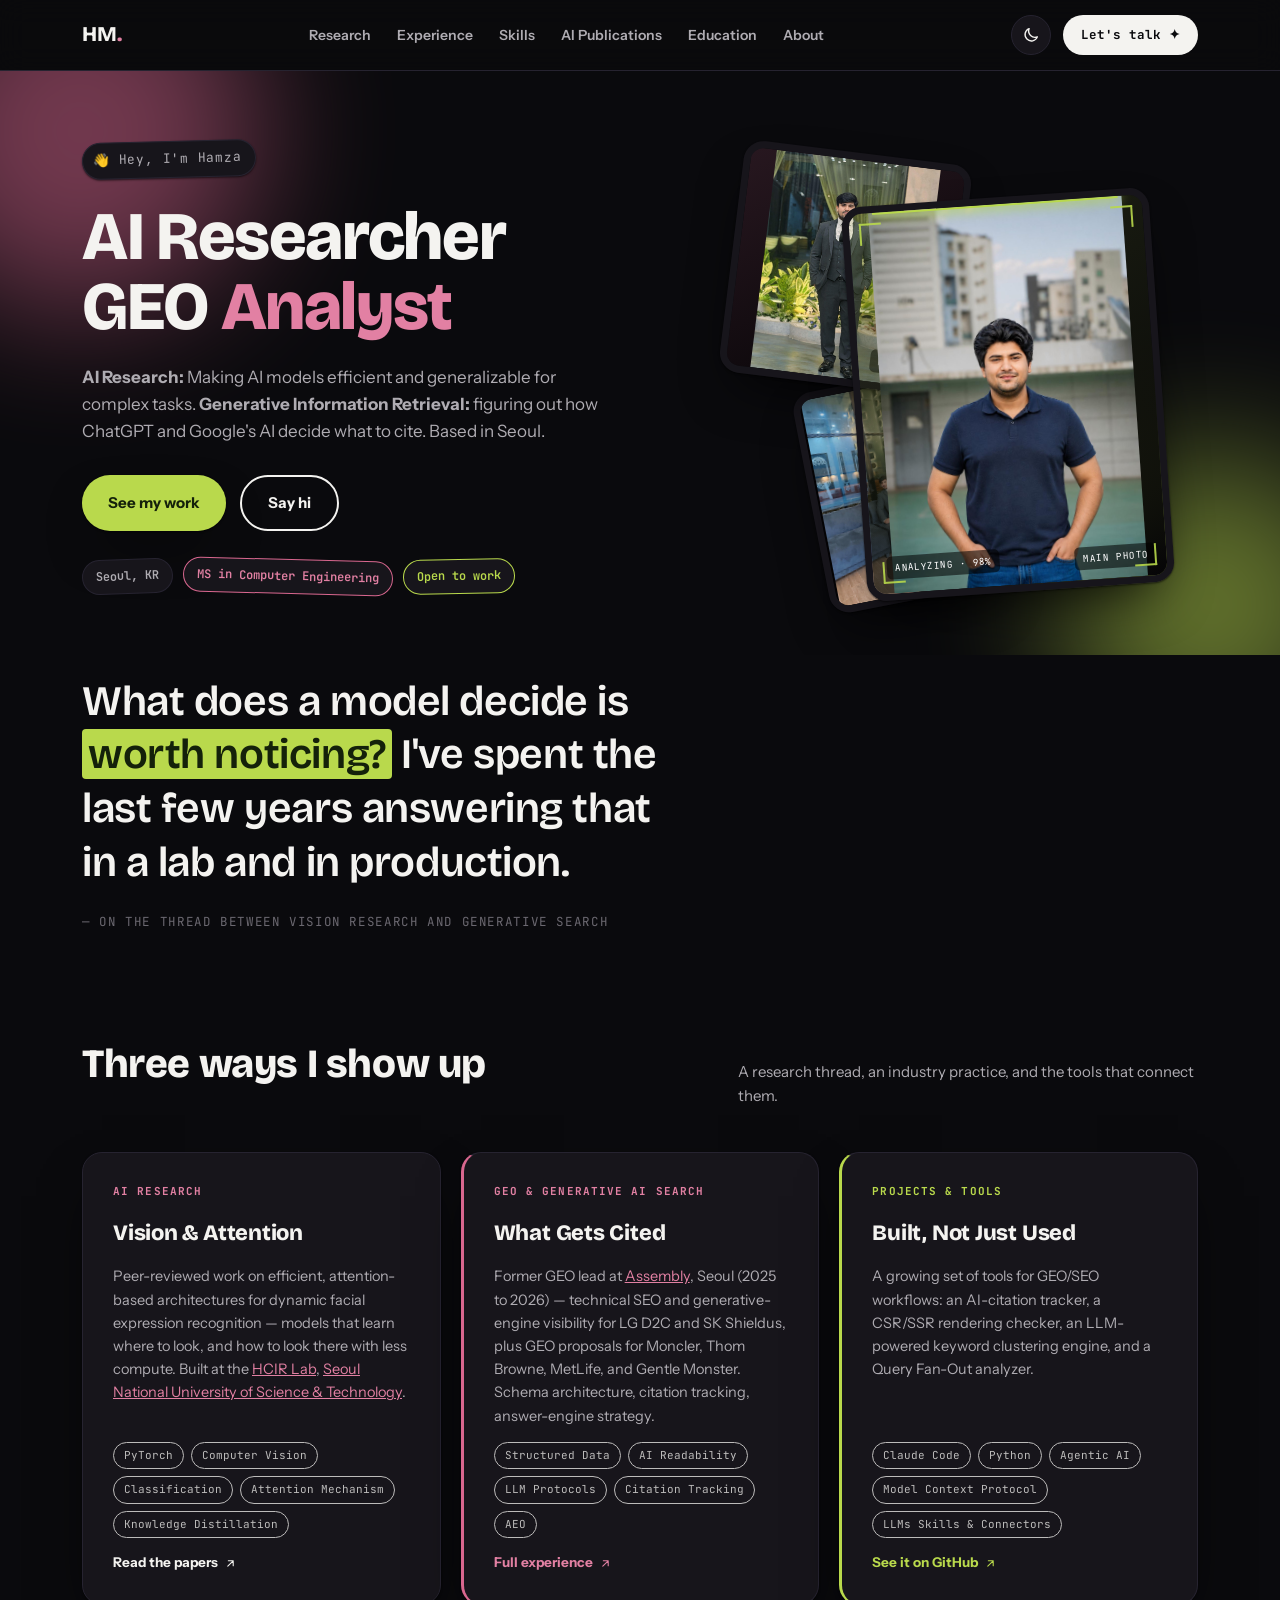
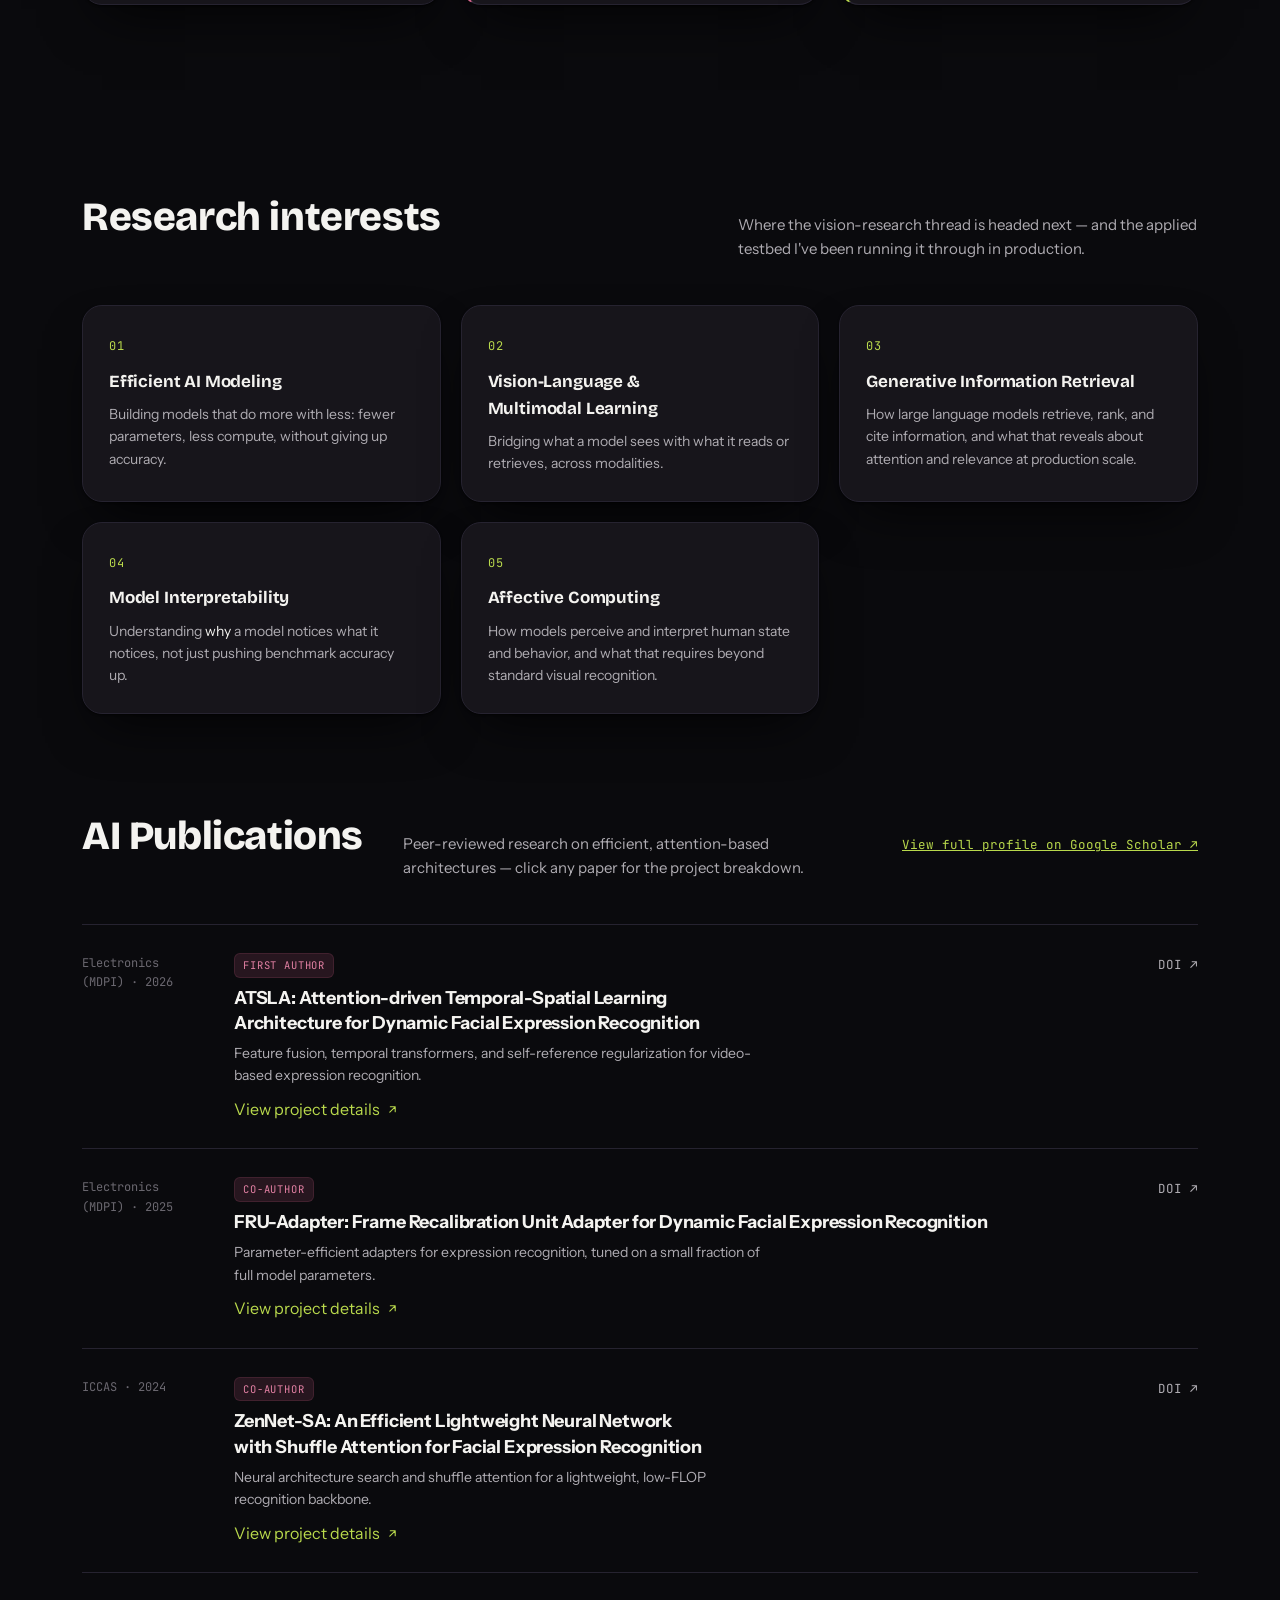
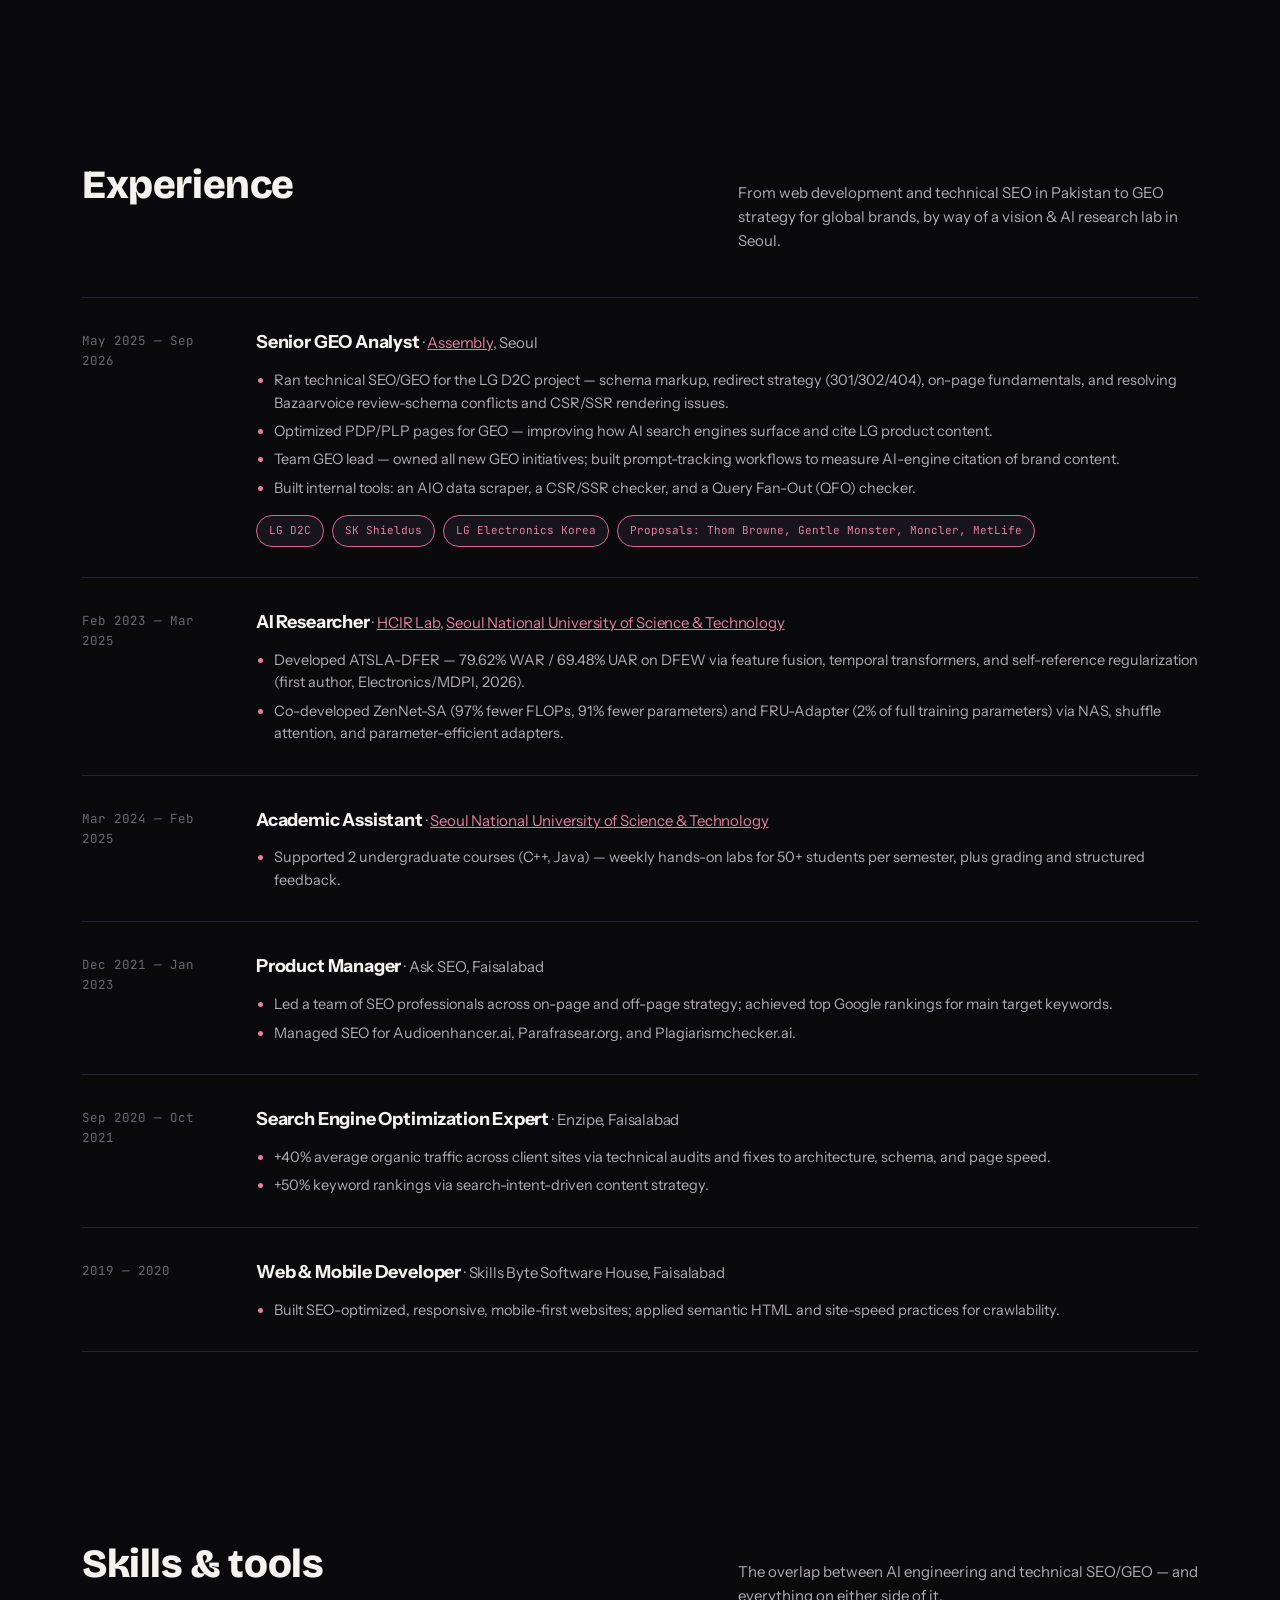
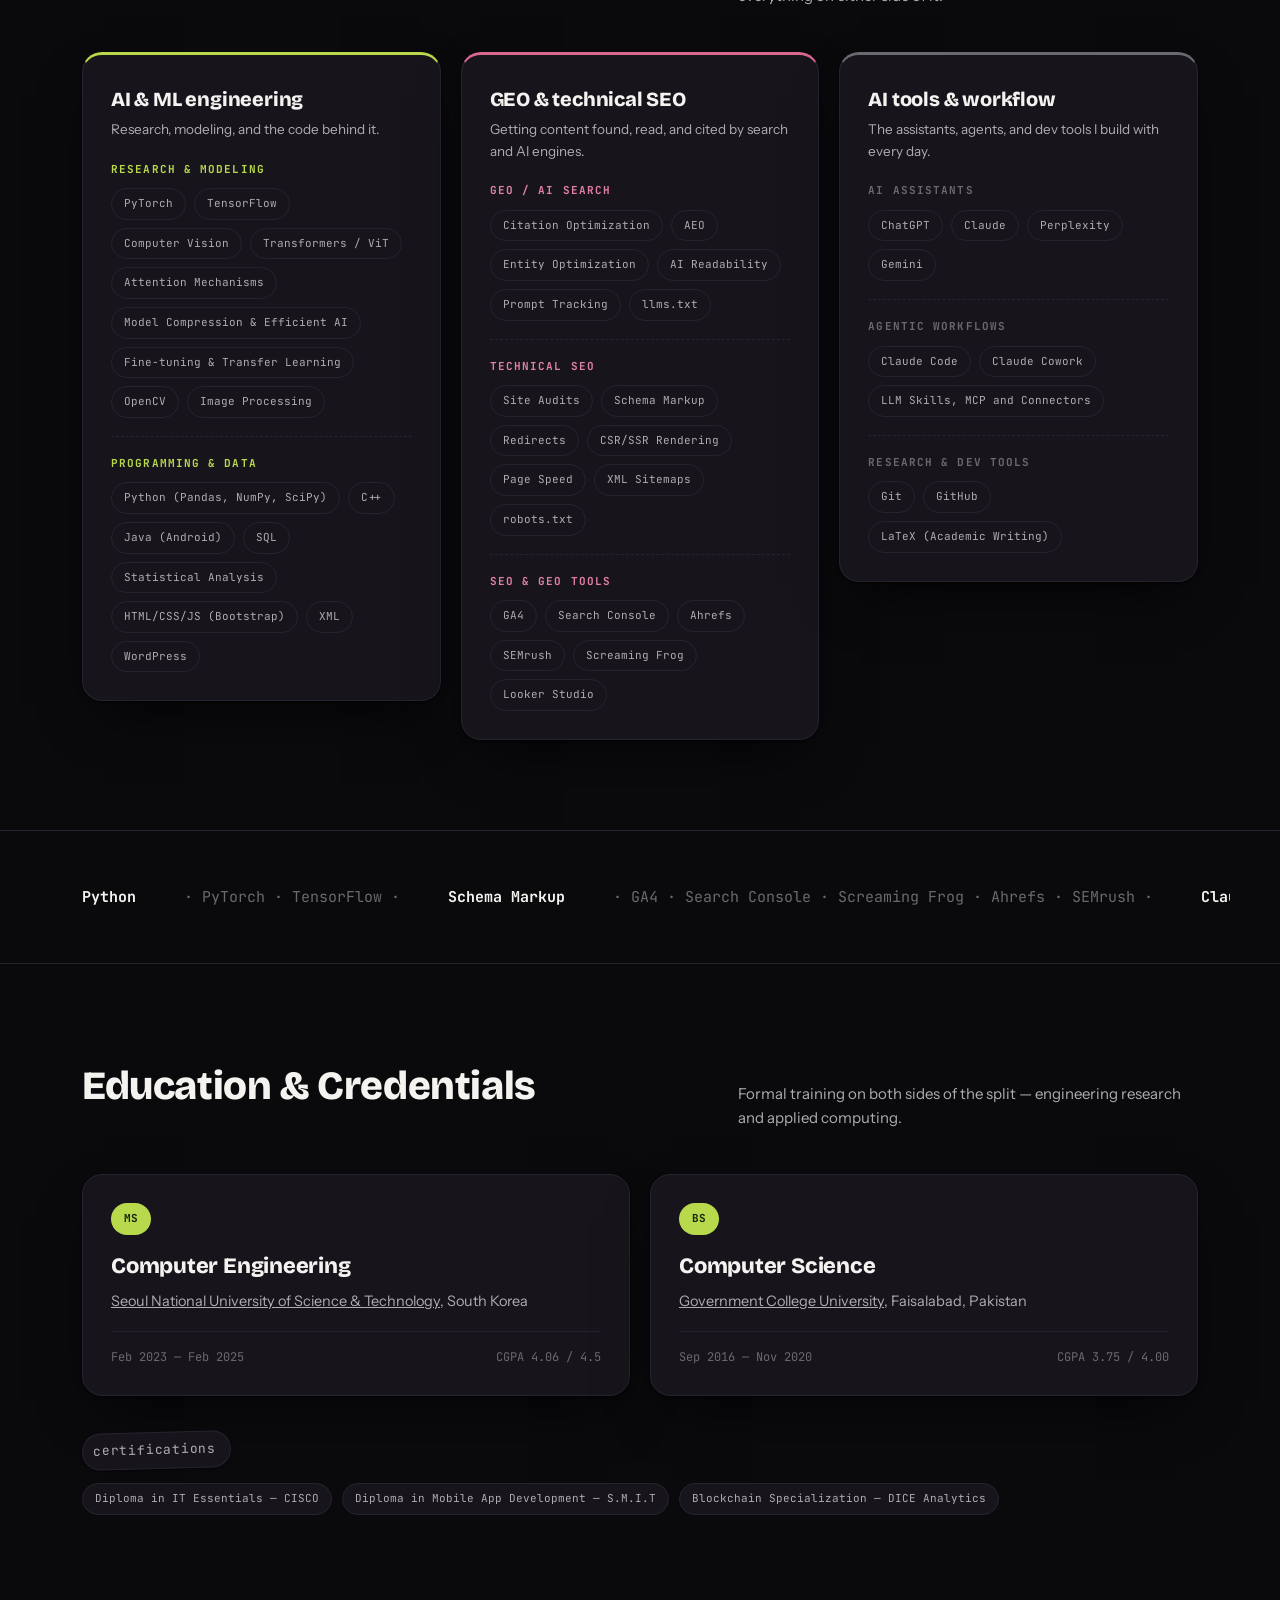
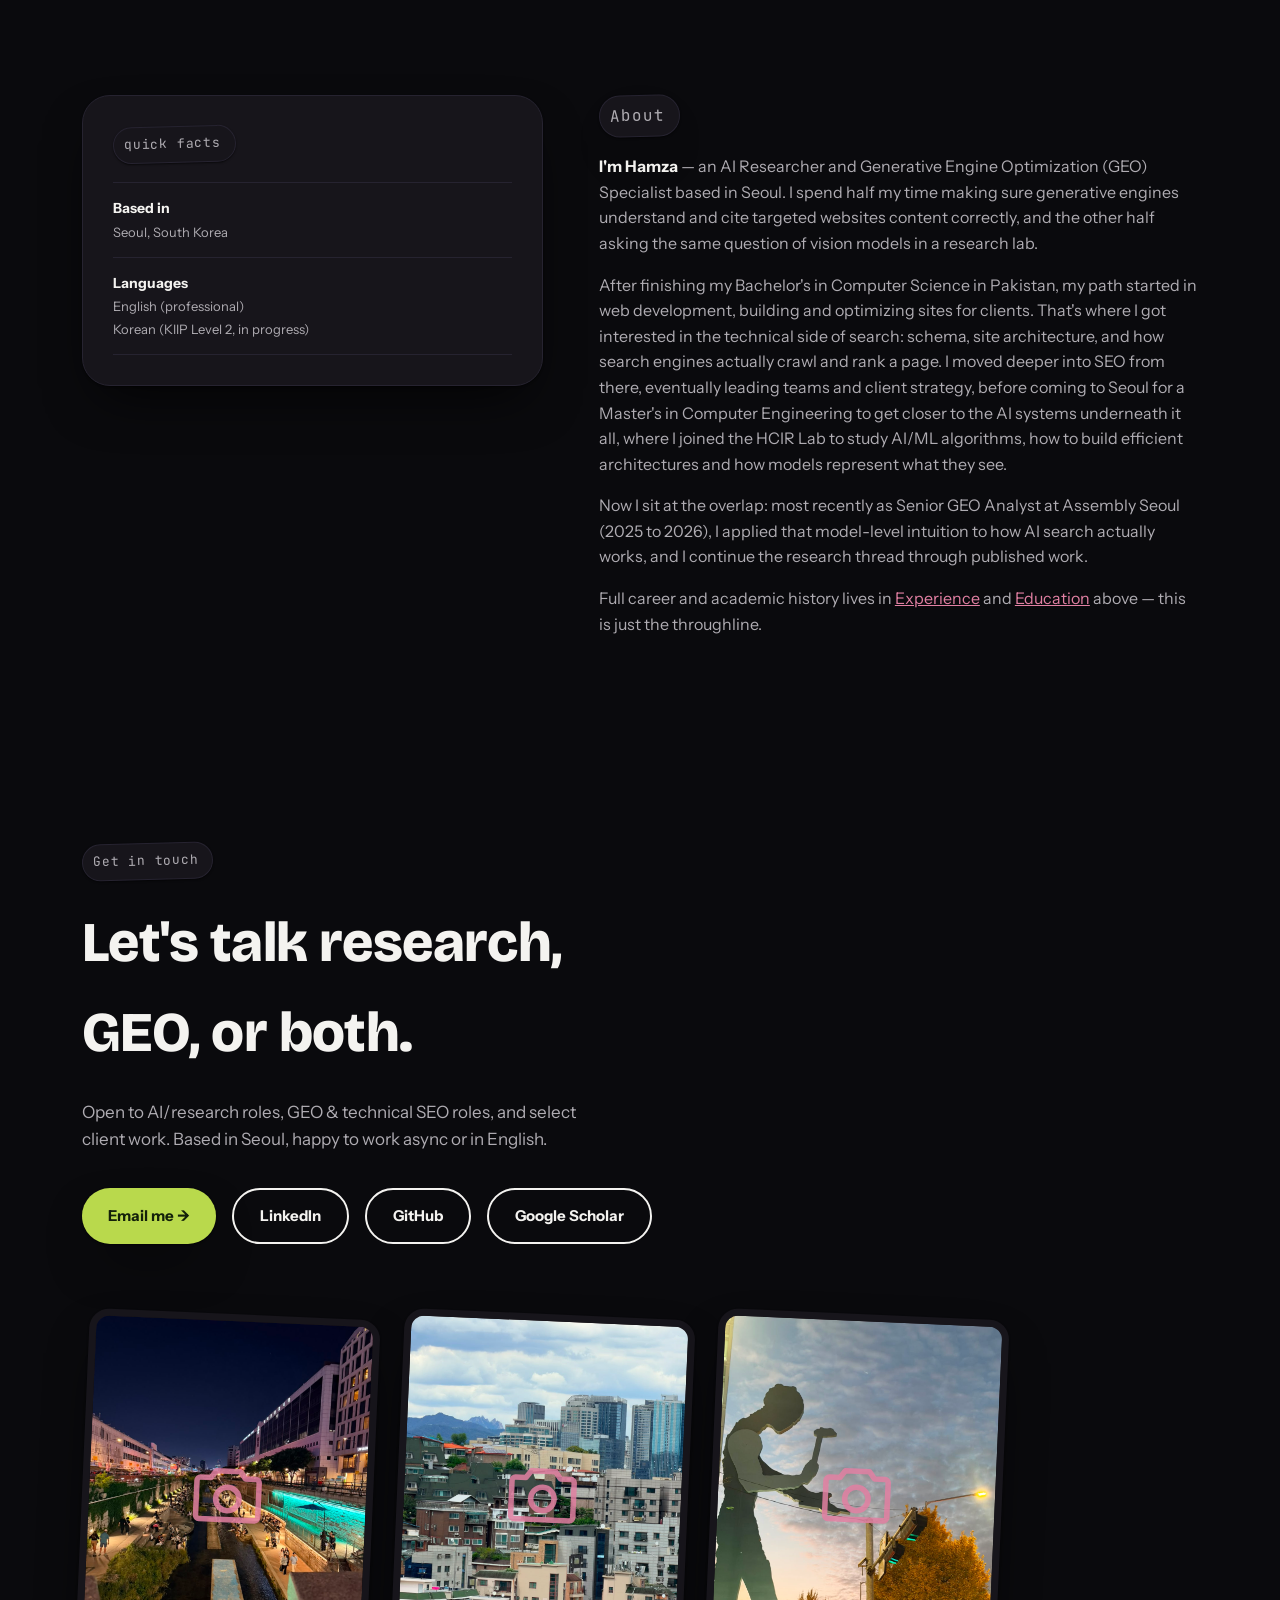
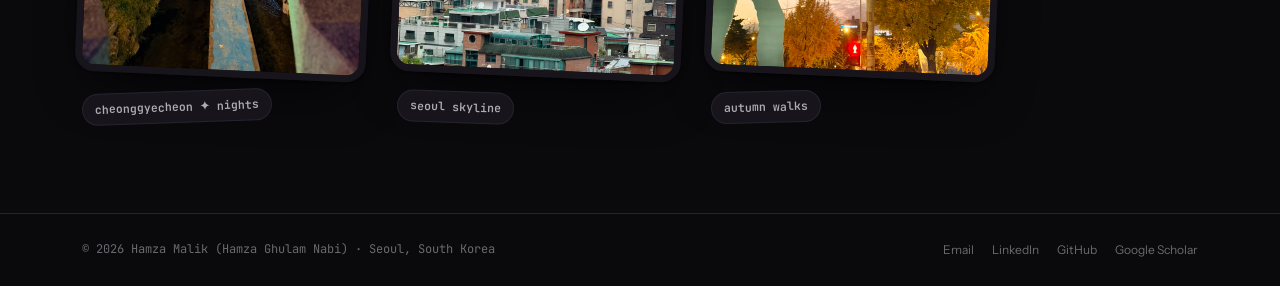
==== index.html @ cec9255b "Use general AI/ML skills in Research & modeling group" ====
<!DOCTYPE html>
<html lang="en">
<head>
<meta charset="utf-8">
<meta name="viewport" content="width=device-width, initial-scale=1">
<title>Hamza Malik</title>
<meta name="description" content="Hamza Malik (Hamza Ghulam Nabi): AI researcher and GEO specialist in Seoul. Peer-reviewed work on efficient attention-based vision models, plus generative engine optimization for global brands.">
<link rel="canonical" href="https://realhamzamalik.com/">
<link rel="icon" type="image/png" href="Images/favicon.png">
<meta name="theme-color" content="#0A0A0D">

<meta property="og:type" content="profile">
<meta property="og:title" content="Hamza Malik | AI Researcher & GEO Specialist">
<meta property="og:description" content="Efficient, attention-based vision models in the lab. How ChatGPT and Google's AI decide what to cite, in production. Based in Seoul.">
<meta property="og:url" content="https://realhamzamalik.com/">
<meta property="og:image" content="https://realhamzamalik.com/Images/Image_1.jpeg">
<meta name="twitter:card" content="summary_large_image">

<script type="application/ld+json">
{
  "@context": "https://schema.org",
  "@type": "Person",
  "name": "Hamza Malik",
  "alternateName": "Hamza Ghulam Nabi",
  "url": "https://realhamzamalik.com/",
  "image": "https://realhamzamalik.com/Images/Image_1.jpeg",
  "jobTitle": "AI Researcher and GEO Specialist",
  "address": { "@type": "PostalAddress", "addressLocality": "Seoul", "addressCountry": "KR" },
  "alumniOf": [
    { "@type": "CollegeOrUniversity", "name": "Seoul National University of Science and Technology", "url": "https://en.seoultech.ac.kr/" },
    { "@type": "CollegeOrUniversity", "name": "Government College University Faisalabad", "url": "https://gcuf.edu.pk/" }
  ],
  "knowsAbout": ["Computer Vision", "Dynamic Facial Expression Recognition", "Attention Mechanisms", "Efficient Deep Learning", "Generative Engine Optimization", "Technical SEO", "Answer Engine Optimization"],
  "sameAs": [
    "https://linkedin.com/in/realhamzamalik",
    "https://github.com/realhamzamalik2",
    "https://scholar.google.com/citations?user=GUVaYn4AAAAJ"
  ]
}
</script>

<script>
  // Apply the saved theme before first paint so the page doesn't flash.
  (function(){
    try{
      var t = localStorage.getItem('theme');
      if(t === 'light' || t === 'dark') document.documentElement.setAttribute('data-theme', t);
    }catch(e){}
  })();
</script>

<style>
  @import url('https://fonts.googleapis.com/css2?family=Bricolage+Grotesque:opsz,wght@12..96,400..800&family=Instrument+Sans:ital,wght@0,400..700;1,400..700&family=JetBrains+Mono:wght@400..700&display=swap');

  /* ---------- tokens ---------- */
  :root{
    --bg:#0A0A0D;
    --bg-elevated:#17151B;
    --bg-sunken:#050406;
    --text:#F4F3F0;
    --text-muted:#AFACB2;
    --text-faint:#6B6870;
    --border:#262330;
    --accent:#B9D94C;
    --accent-fill:#B9D94C;
    --accent-ink:#14210A;
    --accent-soft:rgba(185,217,76,.12);
    --pink:#E280A3;
    --pink-fill:#D9678F;
    --pink-ink:#2B0B16;
    --pink-soft:rgba(217,103,143,.14);
    --shadow: 0 1px 2px rgba(0,0,0,.6), 0 24px 54px -20px rgba(0,0,0,.85);
    --radius-s:8px;
    --radius-m:20px;
    --radius-l:28px;
    --font-display:'Bricolage Grotesque', 'Arial Black', sans-serif;
    --font-body:'Instrument Sans', -apple-system, 'Segoe UI', sans-serif;
    --font-mono:'JetBrains Mono', 'SFMono-Regular', Consolas, monospace;
  }
  @media (prefers-color-scheme: dark){
    :root:not([data-theme="light"]){
      --bg:#0A0A0D; --bg-elevated:#17151B; --bg-sunken:#050406;
      --text:#F4F3F0; --text-muted:#AFACB2; --text-faint:#6B6870;
      --border:#262330;
      --accent:#B9D94C; --accent-fill:#B9D94C; --accent-ink:#14210A; --accent-soft:rgba(185,217,76,.12);
      --pink:#E280A3; --pink-fill:#D9678F; --pink-ink:#2B0B16; --pink-soft:rgba(217,103,143,.14);
      --shadow: 0 1px 2px rgba(0,0,0,.6), 0 24px 54px -20px rgba(0,0,0,.85);
    }
  }
  :root[data-theme="dark"]{
    --bg:#0A0A0D; --bg-elevated:#17151B; --bg-sunken:#050406;
    --text:#F4F3F0; --text-muted:#AFACB2; --text-faint:#6B6870;
    --border:#262330;
    --accent:#B9D94C; --accent-fill:#B9D94C; --accent-ink:#14210A; --accent-soft:rgba(185,217,76,.12);
    --pink:#E280A3; --pink-fill:#D9678F; --pink-ink:#2B0B16; --pink-soft:rgba(217,103,143,.14);
    --shadow: 0 1px 2px rgba(0,0,0,.6), 0 24px 54px -20px rgba(0,0,0,.85);
  }
  :root[data-theme="light"]{
    --bg:#F6F4EF; --bg-elevated:#FFFFFF; --bg-sunken:#ECE9E2;
    --text:#15131A; --text-muted:#55515C; --text-faint:#85818C;
    --border:#E0DCD3;
    --accent:#5A7410; --accent-fill:#B9D94C; --accent-ink:#14210A; --accent-soft:rgba(185,217,76,.24);
    --pink:#B23C67; --pink-fill:#D9678F; --pink-ink:#2B0B16; --pink-soft:rgba(217,103,143,.14);
    --shadow: 0 1px 2px rgba(20,18,26,.06), 0 18px 40px -22px rgba(20,18,26,.28);
  }
  :root[data-theme="light"] .blob{opacity:.28;}

  *{box-sizing:border-box; margin:0; padding:0;}
  html{scroll-behavior:smooth;}
  body{
    background:var(--bg); color:var(--text); font-family:var(--font-body);
    font-size:16px; line-height:1.6; -webkit-font-smoothing:antialiased; overflow-x:hidden;
    transition:background-color .3s ease, color .3s ease;
  }
  img,svg{display:block; max-width:100%;}
  a{color:inherit;}
  ::selection{background:var(--accent-fill); color:var(--accent-ink);}
  @media (prefers-reduced-motion: reduce){ *{animation-duration:0.001ms !important; animation-iteration-count:1 !important; transition-duration:0.001ms !important;} }

  h1,h2,h3{font-family:var(--font-display); text-wrap:balance; letter-spacing:-0.01em;}
  .eyebrow{
    font-family:var(--font-mono); font-size:13px; letter-spacing:.06em; color:var(--text-muted);
    display:inline-flex; align-items:center; gap:8px; background:var(--bg-elevated);
    border:1px solid var(--border); padding:7px 14px 7px 10px; border-radius:999px;
    transform:rotate(-1.5deg); box-shadow:var(--shadow);
  }
  .wrap{max-width:1180px; margin:0 auto; padding:0 32px;}
  @media (max-width:640px){ .wrap{padding:0 20px;} }

  /* ---------- floating blobs ---------- */
  .blob{position:absolute; border-radius:50%; filter:blur(70px); opacity:.5; pointer-events:none; z-index:0;}
  @keyframes float1{ 0%,100%{transform:translate(0,0) scale(1);} 50%{transform:translate(30px,-24px) scale(1.08);} }
  @keyframes float2{ 0%,100%{transform:translate(0,0) scale(1);} 50%{transform:translate(-26px,26px) scale(.95);} }

  /* ---------- nav ---------- */
  nav.site{ position:sticky; top:0; z-index:50; background:color-mix(in srgb, var(--bg) 80%, transparent);
    backdrop-filter:blur(14px); -webkit-backdrop-filter:blur(14px); border-bottom:1px solid var(--border); }
  nav.site .wrap{display:flex; align-items:center; justify-content:space-between; height:70px;}
  .logo{font-family:var(--font-display); font-weight:800; font-size:21px; text-decoration:none; display:inline-block;}
  .logo span{color:var(--pink);}
  .nav-links{display:flex; gap:26px; list-style:none; font-size:14px; font-weight:600;}
  .nav-links a{text-decoration:none; color:var(--text-muted); transition:color .18s ease;}
  .nav-links a:hover{color:var(--text);}
  .nav-cta{ font-family:var(--font-mono); font-size:12.5px; background:var(--text); color:var(--bg);
    padding:10px 18px; border-radius:999px; text-decoration:none; font-weight:700; white-space:nowrap;
    transition:transform .18s ease; display:inline-block; }
  .nav-cta:hover{transform:rotate(-2deg) scale(1.04);}
  @media (max-width:780px){ .nav-links{display:none;} }
  .nav-right{display:flex; align-items:center; gap:12px;}
  .theme-toggle{ width:40px; height:40px; border-radius:50%; border:1px solid var(--border); background:var(--bg-elevated);
    color:var(--text); cursor:pointer; display:inline-flex; align-items:center; justify-content:center;
    transition:transform .25s ease, background .18s ease, border-color .18s ease; }
  .theme-toggle:hover{ transform:rotate(-15deg) scale(1.06); border-color:var(--accent-fill); }
  .theme-toggle svg{ width:18px; height:18px; }
  .theme-toggle .i-sun{ display:none; }
  :root[data-theme="light"] .theme-toggle .i-sun{ display:block; }
  :root[data-theme="light"] .theme-toggle .i-moon{ display:none; }

  /* ---------- hero ---------- */
  #hero{position:relative; padding:70px 0 60px; overflow:hidden;}
  .hero-grid{ position:relative; z-index:1; display:grid; grid-template-columns:1.05fr .95fr; gap:40px; align-items:center; }
  @media (max-width:900px){ .hero-grid{grid-template-columns:1fr;} }

  .hero-head .eyebrow{margin-bottom:24px;}
  h1.headline{ font-size:clamp(38px, 5.6vw, 68px); font-weight:800; line-height:1.03; letter-spacing:-0.02em; }
  h1.headline em{ font-style:normal; color:var(--pink); }
  .hero-sub{ margin-top:22px; max-width:48ch; font-size:17px; color:var(--text-muted); }
  .hero-actions{display:flex; gap:14px; margin-top:30px; flex-wrap:wrap;}
  .btn{ font-family:var(--font-body); font-weight:700; font-size:15px; text-decoration:none;
    padding:14px 26px; border-radius:999px; display:inline-flex; align-items:center; gap:8px;
    transition:transform .18s ease, box-shadow .18s ease; }
  .btn-solid{background:var(--accent-fill); color:var(--accent-ink); box-shadow:var(--shadow);}
  .btn-solid:hover{transform:translateY(-3px) rotate(-1deg);}
  .btn-ghost{border:2px solid var(--text); color:var(--text); background:transparent;}
  .btn-ghost:hover{transform:translateY(-3px) rotate(1deg); background:var(--bg-elevated);}

  .chip-row{display:flex; gap:10px; margin-top:28px; flex-wrap:wrap;}
  .chip{ font-family:var(--font-mono); font-size:12px; font-weight:600; padding:7px 13px; border-radius:999px;
    border:1.5px solid var(--border); background:var(--bg-elevated); color:var(--text-muted); cursor:default;
    transition:background .18s ease, box-shadow .18s ease; }
  .chip:nth-child(1){transform:rotate(-2deg);}
  .chip:nth-child(2){transform:rotate(1.5deg); border-color:var(--pink-fill); color:var(--pink);}
  .chip:nth-child(3){transform:rotate(-1deg); border-color:var(--accent-fill); color:var(--accent);}
  .chip:hover{ background:var(--bg-sunken); box-shadow:var(--shadow); }
  .chip:nth-child(2):hover{ background:var(--pink-soft); }
  .chip:nth-child(3):hover{ background:var(--accent-soft); }

  /* ---------- photo cluster ---------- */
  .photo-cluster{ position:relative; width:100%; max-width:440px; aspect-ratio:1/1.02; margin:0 auto; }
  .pcard{ position:absolute; border-radius:var(--radius-m); overflow:hidden; border:7px solid var(--bg-elevated);
    box-shadow:var(--shadow);
    transition:left .55s cubic-bezier(.22,1,.36,1), top .55s cubic-bezier(.22,1,.36,1),
      width .55s cubic-bezier(.22,1,.36,1), height .55s cubic-bezier(.22,1,.36,1),
      transform .55s cubic-bezier(.22,1,.36,1), box-shadow .25s ease, filter .2s ease; }
  .pcard .fill{ position:absolute; inset:0; overflow:hidden; }
  .pcard .fill img{ position:absolute; inset:0; width:100%; height:100%; object-fit:contain; image-rendering:auto; }
  .pcard .fill span{ position:absolute; bottom:10px; right:10px; font-family:var(--font-mono); font-size:9.5px; letter-spacing:.06em;
    background:rgba(0,0,0,.55); color:#fff; padding:4px 8px; border-radius:5px; z-index:2; }
  .pcard .zoom{ position:absolute; inset:-6%; animation:kenburns 9s ease-in-out infinite alternate; }
  @keyframes kenburns{ from{transform:scale(1);} to{transform:scale(1.08);} }

  .p1{ left:30%; top:12%; width:70%; height:88%; transform:rotate(-4deg); z-index:3; }
  .p1 .fill{background:linear-gradient(150deg, var(--accent-soft), var(--bg-sunken)); color:var(--accent);}
  .p2{ left:2%; top:2%; width:52%; height:52%; transform:rotate(7deg); z-index:2; cursor:pointer; }
  .p2 .fill{background:linear-gradient(150deg, var(--pink-soft), var(--bg-sunken)); color:var(--pink);}
  .p3{ left:20%; top:52%; width:40%; height:50%; transform:rotate(-11deg); z-index:1; cursor:pointer; }
  .p3 .fill{background:var(--bg-sunken); color:var(--text-faint);}
  .p2:hover, .p3:hover{ filter:brightness(1.05); }

  .scan{position:absolute; inset:0; z-index:4; pointer-events:none;}
  .scan .corner{position:absolute; width:22px; height:22px; border:2.5px solid var(--accent-fill); opacity:.9;}
  .scan .c1{top:10px; left:10px; border-right:none; border-bottom:none;}
  .scan .c2{top:10px; right:10px; border-left:none; border-bottom:none;}
  .scan .c3{bottom:10px; left:10px; border-right:none; border-top:none;}
  .scan .c4{bottom:10px; right:10px; border-left:none; border-top:none;}
  .scan .line{position:absolute; left:8%; right:8%; height:2px; background:var(--accent-fill); box-shadow:0 0 12px 2px var(--accent-fill);
    animation:scanmove 2.6s ease-in-out infinite;}
  @keyframes scanmove{ 0%{top:12%;} 50%{top:84%;} 100%{top:12%;} }
  .scan .tag{ position:absolute; bottom:14px; left:14px; font-family:var(--font-mono); font-size:9.5px; letter-spacing:.05em;
    background:rgba(0,0,0,.55); color:#fff; padding:4px 8px; border-radius:5px; animation:pulse 1.8s ease-in-out infinite; }
  @keyframes pulse{ 0%,100%{opacity:.65;} 50%{opacity:1;} }

  /* ---------- marquee band ---------- */
  .band-wrap{overflow:hidden; margin:56px 0; transform:rotate(-1.1deg); }
  .band{ background:var(--text); color:var(--bg); padding:14px 0; overflow:hidden; }
  .band .marquee-track{ display:flex; gap:0; width:max-content; animation:scroll 26s linear infinite; }
  .band .marquee-track span{ font-family:var(--font-mono); font-weight:700; font-size:16px; letter-spacing:.03em;
    white-space:nowrap; padding:0 22px; text-transform:uppercase; }
  @keyframes scroll{ from{transform:translateX(0);} to{transform:translateX(-50%);} }
  .band:hover .marquee-track{animation-play-state:paused;}

  /* ---------- candid strip ---------- */
  #candid{padding:10px 0 90px;}
  .candid-grid{display:grid; grid-template-columns:repeat(3, 1fr); gap:24px; max-width:920px;}
  @media (max-width:820px){ .candid-grid{grid-template-columns:1fr 1fr; max-width:640px;} }
  @media (max-width:600px){ .candid-grid{grid-template-columns:1fr;} }
  .candid-card{ border-radius:var(--radius-m); aspect-ratio:4/5; overflow:hidden; border:7px solid var(--bg-elevated);
    box-shadow:var(--shadow); position:relative; }
  .candid-card:nth-child(1){transform:rotate(2.5deg);}
  .candid-card:nth-child(2){transform:rotate(-3deg);}
  .candid-card:nth-child(3){transform:rotate(2deg);}
  .candid-card .fill{position:absolute; inset:0; display:flex; align-items:center; justify-content:center; flex-direction:column; gap:8px;}
  .candid-card:nth-child(1) .fill{background:linear-gradient(160deg, var(--pink-soft), var(--bg-sunken)); color:var(--pink);}
  .candid-card:nth-child(2) .fill{background:linear-gradient(160deg, var(--accent-soft), var(--bg-sunken)); color:var(--accent);}
  .candid-card:nth-child(3) .fill{background:linear-gradient(160deg, var(--accent-soft), var(--pink-soft)); color:var(--text);}
  .candid-card svg{width:30%; opacity:.85;}
  .candid-card .fill img{ position:absolute; inset:0; width:100%; height:100%; object-fit:cover; }
  .caption-tag{ margin-top:14px; display:inline-block; font-family:var(--font-mono); font-size:11.5px; font-weight:600;
    background:var(--bg-elevated); border:1px solid var(--border); padding:6px 12px; border-radius:999px; color:var(--text-muted); }
  .candid-item:nth-child(1) .caption-tag{transform:rotate(-2deg);}
  .candid-item:nth-child(2) .caption-tag{transform:rotate(2deg);}
  .candid-item:nth-child(3) .caption-tag{transform:rotate(-1.5deg);}

  /* ---------- section shell ---------- */
  .section{padding:90px 0;}
  .section-head{display:flex; align-items:baseline; justify-content:space-between; gap:24px; margin-bottom:44px; flex-wrap:wrap;}
  .section-head h2{font-size:clamp(26px, 3.4vw, 40px); font-weight:800;}
  .section-head p{color:var(--text-muted); max-width:46ch; font-size:15px;}
  .reveal{opacity:0; transform:translateY(20px); transition:opacity .6s ease, transform .6s ease;}
  .reveal.in{opacity:1; transform:none;}

  /* ---------- thesis ---------- */
  #thesis{padding:20px 0 80px;}
  #thesis blockquote{ font-family:var(--font-display); font-weight:600; font-size:clamp(24px, 3.6vw, 42px);
    line-height:1.28; max-width:22ch; letter-spacing:-0.01em; }
  #thesis mark{ background:var(--accent-fill); color:var(--accent-ink); padding:0 6px; border-radius:4px;
    background-size:0% 100%; background-repeat:no-repeat; }
  #thesis blockquote.in mark{ animation:highlight .5s ease forwards .3s; }
  @keyframes highlight{ to{background-size:100% 100%;} }
  #thesis .attrib{margin-top:22px; font-family:var(--font-mono); font-size:12.5px; color:var(--text-faint); text-transform:uppercase; letter-spacing:.05em;}

  /* ---------- bento pillars ---------- */
  .bento{display:grid; grid-template-columns:repeat(3, 1fr); gap:20px;}
  @media (max-width:900px){ .bento{grid-template-columns:1fr;} }
  .pillar{ border-radius:var(--radius-m); padding:30px; display:flex; flex-direction:column; gap:14px; min-height:290px;
    transition:transform .2s ease, box-shadow .2s ease; box-shadow:var(--shadow); border:1px solid var(--border); }
  .pillar:hover{transform:translateY(-6px) rotate(-.6deg); box-shadow:0 24px 50px -20px rgba(0,0,0,.3);}
  .pillar.card-neutral{background:var(--bg-elevated);}
  .pillar.card-pink{background:var(--bg-elevated); color:var(--text); border-color:var(--border); border-left:3px solid var(--pink-fill);}
  .pillar.card-amber{background:var(--bg-elevated); color:var(--text); border-color:var(--border); border-left:3px solid var(--accent-fill);}
  .pillar .tag{ font-family:var(--font-mono); font-size:11px; letter-spacing:.1em; text-transform:uppercase; font-weight:700; }
  .pillar.card-neutral .tag{color:var(--pink);}
  .pillar.card-pink .tag{color:var(--pink);}
  .pillar.card-amber .tag{color:var(--accent);}
  .pillar h3{font-size:22px; font-weight:800; margin-top:2px;}
  .pillar p{font-size:14.5px; line-height:1.6; flex:1;}
  .pillar.card-neutral p, .pillar.card-pink p, .pillar.card-amber p{color:var(--text-muted);}
  .pillar .tags{display:flex; flex-wrap:wrap; gap:7px; margin-top:auto;}
  .pillar .tags span{ font-family:var(--font-mono); font-size:11px; padding:4px 10px; border-radius:999px; border:1px solid currentColor; opacity:.75;
    cursor:default; transition:background-color .18s ease, opacity .18s ease; }
  .pillar .tags span:hover{ opacity:1; }
  .pillar.card-neutral .tags span:hover{ background:var(--pink-soft); }
  .pillar.card-pink .tags span:hover{ background:var(--pink-soft); }
  .pillar.card-amber .tags span:hover{ background:var(--accent-soft); }
  .pillar .link{ font-size:13.5px; font-weight:700; text-decoration:none; display:inline-flex; align-items:center; gap:6px; }
  .pillar .link svg{width:13px; height:13px; transition:transform .18s ease;}
  .pillar .link:hover svg{transform:translate(3px,-3px);}

  /* ---------- research interests ---------- */
  .interest-grid{display:grid; grid-template-columns:repeat(3, 1fr); gap:20px;}
  @media (max-width:900px){ .interest-grid{grid-template-columns:1fr 1fr;} }
  @media (max-width:600px){ .interest-grid{grid-template-columns:1fr;} }
  .interest-card{ background:var(--bg-elevated); border:1px solid var(--border); border-radius:var(--radius-m);
    padding:26px; box-shadow:var(--shadow); transition:transform .2s ease, box-shadow .2s ease; }
  .interest-card:hover{transform:translateY(-5px); box-shadow:0 24px 50px -20px rgba(0,0,0,.5);}
  .interest-card .num{ font-family:var(--font-mono); font-size:12px; color:var(--accent); letter-spacing:.08em; }
  .interest-card h3{ font-size:17px; font-weight:700; margin-top:10px; margin-bottom:8px; }
  .interest-card p{ font-size:14px; color:var(--text-muted); line-height:1.6; }
  .interest-card p em{ color:var(--text); font-style:normal; }
  .interest-card.interest-cta{ background:var(--bg-sunken); display:flex; flex-direction:column; justify-content:center;
    gap:14px; border-style:dashed; }
  .interest-card.interest-cta p{ color:var(--text); font-weight:600; font-size:15px; }

  /* ---------- shared chip ---------- */
  .tag-chip{ font-family:var(--font-mono); font-size:11px; padding:6px 12px; border-radius:999px;
    border:1px solid var(--border); background:var(--bg-elevated); color:var(--text-muted); display:inline-block;
    cursor:default; transition:background .18s ease, border-color .18s ease, color .18s ease, transform .15s ease; }
  .tag-chip:hover{ background:var(--accent-soft); border-color:var(--accent-fill); color:var(--accent); transform:translateY(-2px); }

  /* ---------- experience ---------- */
  .exp-list{display:flex; flex-direction:column;}
  .exp-item{ display:grid; grid-template-columns:150px 1fr; gap:24px; padding:30px 0; border-top:1px solid var(--border); }
  .exp-item:last-child{border-bottom:1px solid var(--border);}
  @media (max-width:700px){ .exp-item{grid-template-columns:1fr; gap:8px;} }
  .exp-when{ font-family:var(--font-mono); font-size:12.5px; color:var(--text-faint); padding-top:3px; }
  .exp-body h3{ font-size:18px; font-weight:700; font-family:var(--font-body); }
  .exp-body .exp-co{ font-weight:400; color:var(--text-muted); font-size:15px; }
  .exp-body ul{ margin-top:12px; padding-left:18px; display:flex; flex-direction:column; gap:6px; }
  .exp-body li{ font-size:14.5px; color:var(--text-muted); line-height:1.55; }
  .exp-body li::marker{ color:var(--pink); }
  .brand-row{ display:flex; flex-wrap:wrap; gap:8px; margin-top:16px; }
  .brand-row .tag-chip{ border-color:var(--pink-fill); color:var(--pink); }
  .brand-row .tag-chip:hover{ background:var(--pink-soft); border-color:var(--pink-fill); color:var(--pink); transform:translateY(-2px); }

  /* ---------- skills ---------- */
  .skill-grid{ display:grid; grid-template-columns:repeat(3, 1fr); gap:20px; align-items:start; }
  @media (max-width:900px){ .skill-grid{grid-template-columns:1fr;} }
  .skill-card{ background:var(--bg-elevated); border:1px solid var(--border); border-radius:var(--radius-m); padding:28px;
    box-shadow:var(--shadow); border-top:3px solid var(--border); }
  .skill-card.sk-accent{ border-top-color:var(--accent-fill); }
  .skill-card.sk-pink{ border-top-color:var(--pink-fill); }
  .skill-card.sk-neutral{ border-top-color:var(--text-faint); }
  .skill-card h3{ font-size:20px; font-weight:800; margin-bottom:4px; }
  .skill-card .sk-sub{ font-size:13.5px; color:var(--text-muted); margin-bottom:20px; }
  .skill-group + .skill-group{ margin-top:18px; padding-top:18px; border-top:1px dashed var(--border); }
  .skill-group h4{ font-family:var(--font-mono); font-size:11px; letter-spacing:.1em; text-transform:uppercase;
    font-weight:700; margin-bottom:10px; color:var(--text-faint); }
  .sk-accent .skill-group h4{ color:var(--accent); }
  .sk-pink .skill-group h4{ color:var(--pink); }
  .skill-card .tags{ display:flex; flex-wrap:wrap; gap:8px; }

  /* ---------- education ---------- */
  .edu-grid{ display:grid; grid-template-columns:1fr 1fr; gap:20px; }
  @media (max-width:700px){ .edu-grid{grid-template-columns:1fr;} }
  .edu-card{ background:var(--bg-elevated); border:1px solid var(--border); border-radius:var(--radius-m);
    padding:28px; box-shadow:var(--shadow); }
  .edu-card .edu-badge{ background:var(--accent-fill); color:var(--accent-ink); border-color:transparent; font-weight:700; }
  .edu-card h3{ font-size:22px; font-weight:800; margin-top:14px; }
  .edu-card .edu-school{ color:var(--text-muted); font-size:14.5px; margin-top:6px; }
  .edu-card .edu-meta{ display:flex; justify-content:space-between; gap:12px; margin-top:18px; padding-top:16px;
    border-top:1px solid var(--border); font-family:var(--font-mono); font-size:12px; color:var(--text-faint); flex-wrap:wrap; }
  .cert-row{ margin-top:36px; }
  .cert-row .tags{ display:flex; flex-wrap:wrap; gap:10px; }

  /* ---------- publications ---------- */
  .pub-list{display:flex; flex-direction:column;}
  .pub{ display:grid; grid-template-columns:130px 1fr auto; gap:22px; align-items:start; padding:26px 0; border-top:1px solid var(--border); }
  .pub:last-child{border-bottom:1px solid var(--border);}
  @media (max-width:700px){ .pub{grid-template-columns:1fr; gap:8px;} }
  .pub .venue{font-family:var(--font-mono); font-size:12px; color:var(--text-faint); padding-top:3px;}
  .pub h3{font-size:18px; font-weight:700; line-height:1.4; font-family:var(--font-body);}
  .pub p{color:var(--text-muted); font-size:14px; margin-top:6px; max-width:60ch;}
  .pub .role{ font-family:var(--font-mono); font-size:10.5px; text-transform:uppercase; letter-spacing:.08em; color:var(--pink);
    border:1px solid var(--pink-soft); background:var(--pink-soft); padding:3px 8px; border-radius:6px; display:inline-block; margin-bottom:8px; }
  .pub .doi{ font-family:var(--font-mono); font-size:12.5px; color:var(--text-muted); text-decoration:none; display:flex; align-items:center; gap:5px; white-space:nowrap; padding-top:4px; }
  .pub .doi:hover{color:var(--text);}

  /* ---------- AI project detail trigger + modal ---------- */
  .pub-view{ margin-top:10px; font-family:var(--font-body); font-size:13.5px; font-weight:700; color:var(--accent);
    display:inline-flex; align-items:center; gap:6px; background:none; border:none; padding:0; cursor:pointer;
    font:inherit; }
  .pub-view svg{width:13px; height:13px; transition:transform .18s ease;}
  .pub-view:hover svg{transform:translate(3px,-3px);}
  .proj-role{ font-family:var(--font-mono); font-size:10.5px; text-transform:uppercase; letter-spacing:.08em; color:var(--pink);
    border:1px solid var(--pink-soft); background:var(--pink-soft); padding:3px 8px; border-radius:6px; display:inline-block; align-self:flex-start; }

  .modal-overlay{ position:fixed; inset:0; background:rgba(0,0,0,.72); backdrop-filter:blur(6px); -webkit-backdrop-filter:blur(6px);
    display:flex; align-items:center; justify-content:center; padding:24px; z-index:100;
    opacity:0; pointer-events:none; transition:opacity .25s ease; }
  .modal-overlay.open{ opacity:1; pointer-events:auto; }
  .modal-box{ background:var(--bg-elevated); border:1px solid var(--border); border-radius:var(--radius-l);
    max-width:720px; width:100%; max-height:88vh; overflow-y:auto; box-shadow:var(--shadow); position:relative;
    transform:translateY(16px) scale(.98); transition:transform .25s ease; }
  .modal-overlay.open .modal-box{ transform:translateY(0) scale(1); }
  .modal-close{ position:absolute; top:16px; right:16px; z-index:2; width:34px; height:34px; border-radius:50%;
    background:rgba(0,0,0,.55); color:#fff; border:none; cursor:pointer; font-size:18px; line-height:1;
    display:flex; align-items:center; justify-content:center; }
  .modal-media{ position:relative; aspect-ratio:16/9; background:#F4F3F0; overflow:hidden; }
  .modal-media img{ position:absolute; inset:0; width:100%; height:100%; object-fit:contain; padding:14px; }
  .modal-media .ph-icon{ position:absolute; inset:0; display:flex; align-items:center; justify-content:center; }
  .modal-media .ph-icon svg{ width:20%; opacity:.35; color:var(--bg); }
  .modal-content{ padding:30px 32px 34px; }
  .modal-content .proj-role{ margin-bottom:12px; }
  .modal-content h2{ font-size:clamp(20px, 3vw, 26px); font-weight:800; line-height:1.3; }
  .modal-content .proj-venue{ display:block; font-family:var(--font-mono); font-size:12px; color:var(--text-faint); margin-top:8px; }
  .modal-content .m-block{ margin-top:22px; }
  .modal-content .m-block h4{ font-family:var(--font-mono); font-size:11px; letter-spacing:.1em; text-transform:uppercase;
    color:var(--accent); margin-bottom:10px; }
  .modal-content .m-block ul{ padding-left:18px; display:flex; flex-direction:column; gap:6px; }
  .modal-content .m-block li{ font-size:14.5px; color:var(--text-muted); line-height:1.6; }
  .modal-content .m-block li::marker{ color:var(--pink); }
  .modal-content .m-tags{ display:flex; flex-wrap:wrap; gap:8px; }
  .modal-content .doi{ margin-top:24px; display:inline-flex; align-items:center; gap:6px; font-family:var(--font-mono);
    font-size:13px; color:var(--text); text-decoration:none; border-bottom:1px solid var(--border); padding-bottom:2px; }
  .modal-content .doi:hover{ color:var(--accent); border-color:var(--accent); }

  /* ---------- stack marquee 2 ---------- */
  #stack{padding:54px 0; border-top:1px solid var(--border); border-bottom:1px solid var(--border); overflow:hidden;}
  .marquee-track2{display:flex; gap:48px; width:max-content; animation:scroll 32s linear infinite;}
  .marquee-track2 span{ font-family:var(--font-mono); font-size:15px; color:var(--text-faint); white-space:nowrap; display:flex; align-items:center; gap:48px; }
  .marquee-track2 span b{color:var(--text); font-weight:700;}
  .marquee-track2:hover{animation-play-state:paused;}

  /* ---------- about ---------- */
  .about-grid{display:grid; grid-template-columns:1fr 1.3fr; gap:56px; align-items:start;}
  @media (max-width:860px){ .about-grid{grid-template-columns:1fr;} }
  .bio-card{ background:var(--bg-elevated); border:1px solid var(--border); border-radius:var(--radius-l); padding:30px;
    box-shadow:var(--shadow); transform:rotate(-1deg); }
  .bio-card .eyebrow{margin-bottom:16px;}
  .about-copy p{color:var(--text-muted); font-size:16px; max-width:58ch; margin-bottom:16px;}
  .about-copy p strong{color:var(--text); font-weight:700;}
  .timeline{margin-top:24px; display:flex; flex-direction:column;}
  .t-row{display:grid; grid-template-columns:120px 1fr; gap:18px; padding:14px 0; border-top:1px solid var(--border); font-size:14px;}
  .t-row:last-child{border-bottom:1px solid var(--border);}
  .t-row .yr{font-family:var(--font-mono); color:var(--text-faint); font-size:12.5px; padding-top:2px;}
  .t-row .what b{font-weight:700;}
  .t-row .what span{display:block; color:var(--text-muted); font-size:13px; margin-top:2px;}

  /* ---------- contact ---------- */
  #contact{padding:100px 0 60px;}
  #contact h2{font-size:clamp(30px, 5.4vw, 56px); font-weight:800; max-width:16ch;}
  .contact-row{display:flex; gap:16px; margin-top:34px; flex-wrap:wrap;}
  .wiggle{animation:wiggle 3.2s ease-in-out infinite;}
  @keyframes wiggle{ 0%,100%{transform:rotate(0deg);} 5%{transform:rotate(-3deg);} 10%{transform:rotate(3deg);} 15%{transform:rotate(0deg);} }
  footer{border-top:1px solid var(--border); padding:26px 0;}
  footer .wrap{display:flex; justify-content:space-between; align-items:center; flex-wrap:wrap; gap:12px;}
  footer p{font-family:var(--font-mono); font-size:12px; color:var(--text-faint);}
  footer .flinks{display:flex; gap:18px;}
  footer .flinks a{font-size:12px; color:var(--text-faint); text-decoration:none;}
  footer .flinks a:hover{color:var(--text);}
</style>
</head>
<body>

<nav class="site">
  <div class="wrap">
    <a class="logo" href="#hero">HM<span>.</span></a>
    <ul class="nav-links">
      <li><a href="#research">Research</a></li>
      <li><a href="#experience">Experience</a></li>
      <li><a href="#skills">Skills</a></li>
      <li><a href="#publications">AI Publications</a></li>
      <li><a href="#education">Education</a></li>
      <li><a href="#about">About</a></li>
    </ul>
    <div class="nav-right">
      <button type="button" class="theme-toggle" id="themeToggle" aria-label="Switch to light mode" title="Toggle light / dark mode">
        <svg class="i-moon" viewBox="0 0 24 24" fill="none"><path d="M20.5 14.5A8.5 8.5 0 019.5 3.5a8.5 8.5 0 1011 11z" stroke="currentColor" stroke-width="1.8" stroke-linejoin="round"/></svg>
        <svg class="i-sun" viewBox="0 0 24 24" fill="none"><circle cx="12" cy="12" r="4.2" stroke="currentColor" stroke-width="1.8"/><path d="M12 2.5v2.2M12 19.3v2.2M2.5 12h2.2M19.3 12h2.2M5.3 5.3l1.6 1.6M17.1 17.1l1.6 1.6M5.3 18.7l1.6-1.6M17.1 6.9l1.6-1.6" stroke="currentColor" stroke-width="1.8" stroke-linecap="round"/></svg>
      </button>
      <a class="nav-cta" href="#contact">Let's talk ✦</a>
    </div>
  </div>
</nav>

<section id="hero">
  <div class="blob" style="width:360px; height:360px; background:var(--pink-fill); top:-120px; left:-100px; animation:float1 12s ease-in-out infinite;"></div>
  <div class="blob" style="width:300px; height:300px; background:var(--accent-fill); bottom:-100px; right:-80px; animation:float2 14s ease-in-out infinite;"></div>
  <div class="wrap hero-grid">
    <div class="hero-head">
      <p class="eyebrow">👋 Hey, I'm Hamza</p>
      <h1 class="headline">AI Researcher<br>GEO <em>Analyst</em></h1>
      <p class="hero-sub"><b>AI Research:</b> Making AI models efficient and generalizable for complex tasks. <b>Generative Information Retrieval:</b> figuring out how ChatGPT and Google's AI decide what to cite. Based in Seoul.</p>
      <div class="hero-actions">
        <a class="btn btn-solid" href="#pillars">See my work</a>
        <a class="btn btn-ghost" href="#contact">Say hi</a>
      </div>
      <div class="chip-row">
        <span class="chip">Seoul, KR</span>
        <span class="chip">MS in Computer Engineering</span>
        <span class="chip">Open to work</span>
      </div>
    </div>

    <div class="photo-cluster" id="tiltCluster">
      <div class="pcard p3"><div class="fill"><img src="Images/Image_3.jpeg" alt="Hamza Ghulam Nabi"><span>PHOTO 3</span></div></div>
      <div class="pcard p2"><div class="fill"><img src="Images/Image_2.jpeg" alt="Hamza Ghulam Nabi"><span>PHOTO 2</span></div></div>
      <div class="pcard p1">
        <div class="fill"><img src="Images/Image_1.jpeg" alt="Hamza Ghulam Nabi"><span>MAIN PHOTO</span></div>
        <div class="scan">
          <div class="corner c1"></div><div class="corner c2"></div><div class="corner c3"></div><div class="corner c4"></div>
          <div class="line"></div>
          <div class="tag">ANALYZING · 98%</div>
        </div>
      </div>
    </div>
  </div>
</section>

<section id="thesis">
  <div class="wrap">
    <blockquote class="reveal">What does a model decide is <mark>worth noticing?</mark> I've spent the last few years answering that in a lab and in production.</blockquote>
    <p class="attrib">— on the thread between vision research and generative search</p>
  </div>
</section>

<section class="section" id="pillars" style="padding-top:20px;">
  <div class="wrap">
    <div class="section-head reveal">
      <h2>Three ways I show up</h2>
      <p>A research thread, an industry practice, and the tools that connect them.</p>
    </div>
    <div class="bento">
      <div class="pillar card-neutral reveal">
        <span class="tag">AI Research</span>
        <h3>Vision &amp; Attention</h3>
        <p>Peer-reviewed work on efficient, attention-based architectures for dynamic facial expression recognition — models that learn where to look, and how to look there with less compute. Built at the <a href="https://sites.google.com/view/hcir" target="_blank" rel="noopener" style="color:var(--pink); text-decoration:underline;">HCIR Lab</a>, <a href="https://en.seoultech.ac.kr/" target="_blank" rel="noopener" style="color:var(--pink); text-decoration:underline;">Seoul National University of Science &amp; Technology</a>.</p>
        <div class="tags"><span>PyTorch</span><span>Computer Vision</span><span>Classification</span><span>Attention Mechanism</span><span>Knowledge Distillation</span></div>
        <a class="link" href="#publications" style="color:var(--text);">Read the papers <svg viewBox="0 0 24 24" fill="none"><path d="M7 17L17 7M17 7H8M17 7V16" stroke="currentColor" stroke-width="2" stroke-linecap="round" stroke-linejoin="round"/></svg></a>
      </div>
      <div class="pillar card-pink reveal">
        <span class="tag">GEO &amp; Generative AI Search</span>
        <h3>What Gets Cited</h3>
        <p>Former GEO lead at <a href="https://www.assemblyglobal.com/" target="_blank" rel="noopener" style="color:var(--pink); text-decoration:underline;">Assembly</a>, Seoul (2025 to 2026) — technical SEO and generative-engine visibility for LG D2C and SK Shieldus, plus GEO proposals for Moncler, Thom Browne, MetLife, and Gentle Monster. Schema architecture, citation tracking, answer-engine strategy.</p>
        <div class="tags"><span>Structured Data</span><span>AI Readability</span><span>LLM Protocols</span><span>Citation Tracking</span><span>AEO</span></div>
        <a class="link" href="#experience" style="color:var(--pink);">Full experience <svg viewBox="0 0 24 24" fill="none"><path d="M7 17L17 7M17 7H8M17 7V16" stroke="currentColor" stroke-width="2" stroke-linecap="round" stroke-linejoin="round"/></svg></a>
      </div>
      <div class="pillar card-amber reveal">
        <span class="tag">Projects &amp; Tools</span>
        <h3>Built, Not Just Used</h3>
        <p>A growing set of tools for GEO/SEO workflows: an AI-citation tracker, a CSR/SSR rendering checker, an LLM-powered keyword clustering engine, and a Query Fan-Out analyzer.</p>
        <div class="tags"><span>Claude Code</span><span>Python</span><span>Agentic AI</span><span>Model Context Protocol</span><span>LLMs Skills &amp; Connectors</span></div>
        <a class="link" href="https://github.com/realhamzamalik2" target="_blank" rel="noopener" style="color:var(--accent);">See it on GitHub <svg viewBox="0 0 24 24" fill="none"><path d="M7 17L17 7M17 7H8M17 7V16" stroke="currentColor" stroke-width="2" stroke-linecap="round" stroke-linejoin="round"/></svg></a>
      </div>
    </div>
  </div>
</section>

<section class="section" id="research">
  <div class="wrap">
    <div class="section-head reveal">
      <h2>Research interests</h2>
      <p>Where the vision-research thread is headed next — and the applied testbed I've been running it through in production.</p>
    </div>
    <div class="interest-grid">
      <div class="interest-card reveal">
        <span class="num">01</span>
        <h3>Efficient AI Modeling</h3>
        <p>Building models that do more with less: fewer parameters, less compute, without giving up accuracy.</p>
      </div>
      <div class="interest-card reveal">
        <span class="num">02</span>
        <h3>Vision-Language &amp; Multimodal Learning</h3>
        <p>Bridging what a model sees with what it reads or retrieves, across modalities.</p>
      </div>
      <div class="interest-card reveal">
        <span class="num">03</span>
        <h3>Generative Information Retrieval</h3>
        <p>How large language models retrieve, rank, and cite information, and what that reveals about attention and relevance at production scale.</p>
      </div>
      <div class="interest-card reveal">
        <span class="num">04</span>
        <h3>Model Interpretability</h3>
        <p>Understanding <em>why</em> a model notices what it notices, not just pushing benchmark accuracy up.</p>
      </div>
      <div class="interest-card reveal">
        <span class="num">05</span>
        <h3>Affective Computing</h3>
        <p>How models perceive and interpret human state and behavior, and what that requires beyond standard visual recognition.</p>
      </div>
    </div>
  </div>
</section>

<section class="section" id="publications" style="padding-top:0;">
  <div class="wrap">
    <div class="section-head reveal">
      <h2>AI Publications</h2>
      <p>Peer-reviewed research on efficient, attention-based architectures — click any paper for the project breakdown.</p>
      <a href="https://scholar.google.com/citations?user=GUVaYn4AAAAJ" target="_blank" rel="noopener" style="font-family:var(--font-mono); font-size:12.5px; color:var(--accent); text-decoration:underline;">View full profile on Google Scholar ↗</a>
    </div>
    <div class="pub-list">
      <div class="pub reveal">
        <div class="venue">Electronics<br>(MDPI) · 2026</div>
        <div>
          <span class="role">First author</span>
          <h3>ATSLA: Attention-driven Temporal-Spatial Learning Architecture for Dynamic Facial Expression Recognition</h3>
          <p>Feature fusion, temporal transformers, and self-reference regularization for video-based expression recognition.</p>
          <button type="button" class="pub-view" data-project="atsla">View project details <svg viewBox="0 0 24 24" fill="none"><path d="M7 17L17 7M17 7H8M17 7V16" stroke="currentColor" stroke-width="2" stroke-linecap="round" stroke-linejoin="round"/></svg></button>
        </div>
        <a class="doi" href="https://doi.org/10.3390/electronics15163555" target="_blank" rel="noopener">DOI ↗</a>
      </div>
      <div class="pub reveal">
        <div class="venue">Electronics<br>(MDPI) · 2025</div>
        <div>
          <span class="role">Co-author</span>
          <h3>FRU-Adapter: Frame Recalibration Unit Adapter for Dynamic Facial Expression Recognition</h3>
          <p>Parameter-efficient adapters for expression recognition, tuned on a small fraction of full model parameters.</p>
          <button type="button" class="pub-view" data-project="fru">View project details <svg viewBox="0 0 24 24" fill="none"><path d="M7 17L17 7M17 7H8M17 7V16" stroke="currentColor" stroke-width="2" stroke-linecap="round" stroke-linejoin="round"/></svg></button>
        </div>
        <a class="doi" href="https://doi.org/10.3390/electronics14050978" target="_blank" rel="noopener">DOI ↗</a>
      </div>
      <div class="pub reveal">
        <div class="venue">ICCAS · 2024</div>
        <div>
          <span class="role">Co-author</span>
          <h3>ZenNet-SA: An Efficient Lightweight Neural Network with Shuffle Attention for Facial Expression Recognition</h3>
          <p>Neural architecture search and shuffle attention for a lightweight, low-FLOP recognition backbone.</p>
          <button type="button" class="pub-view" data-project="zennet">View project details <svg viewBox="0 0 24 24" fill="none"><path d="M7 17L17 7M17 7H8M17 7V16" stroke="currentColor" stroke-width="2" stroke-linecap="round" stroke-linejoin="round"/></svg></button>
        </div>
        <a class="doi" href="https://doi.org/10.23919/ICCAS63016.2024.10773246" target="_blank" rel="noopener">DOI ↗</a>
      </div>
    </div>
  </div>
</section>

<div class="modal-overlay" id="projModal">
  <div class="modal-box">
    <button type="button" class="modal-close" id="projModalClose" aria-label="Close">✕</button>
    <div class="modal-media" id="projModalMedia">
      <img id="projModalImg" src="" alt="" onerror="this.style.display='none'">
      <div class="ph-icon"><svg viewBox="0 0 24 24" fill="none"><path d="M4 7h3l1.5-2h7L17 7h3a1 1 0 011 1v10a1 1 0 01-1 1H4a1 1 0 01-1-1V8a1 1 0 011-1z" stroke="currentColor" stroke-width="1.6" stroke-linejoin="round"/><circle cx="12" cy="13" r="3.4" stroke="currentColor" stroke-width="1.6"/></svg></div>
    </div>
    <div class="modal-content">
      <span class="proj-role" id="projModalRole"></span>
      <h2 id="projModalTitle"></h2>
      <span class="proj-venue" id="projModalVenue"></span>

      <div class="m-block">
        <h4>Project overview</h4>
        <ul id="projModalOverview"></ul>
      </div>
      <div class="m-block">
        <h4>Technical implementation</h4>
        <ul id="projModalTech"></ul>
      </div>
      <div class="m-block">
        <h4>Key achievements</h4>
        <ul id="projModalAchievements"></ul>
      </div>
      <a class="doi" id="projModalDoi" href="#" target="_blank" rel="noopener">View publication ↗</a>
    </div>
  </div>
</div>

<section class="section" id="experience">
  <div class="wrap">
    <div class="section-head reveal">
      <h2>Experience</h2>
      <p>From web development and technical SEO in Pakistan to GEO strategy for global brands, by way of a vision &amp; AI research lab in Seoul.</p>
    </div>
    <div class="exp-list">

      <div class="exp-item reveal">
        <div class="exp-when">May 2025 — Sep 2026</div>
        <div class="exp-body">
          <h3>Senior GEO Analyst <span class="exp-co">· <a href="https://www.assemblyglobal.com/" target="_blank" rel="noopener" style="color:var(--pink); text-decoration:underline;">Assembly</a>, Seoul</span></h3>
          <ul>
            <li>Ran technical SEO/GEO for the LG D2C project — schema markup, redirect strategy (301/302/404), on-page fundamentals, and resolving Bazaarvoice review-schema conflicts and CSR/SSR rendering issues.</li>
            <li>Optimized PDP/PLP pages for GEO — improving how AI search engines surface and cite LG product content.</li>
            <li>Team GEO lead — owned all new GEO initiatives; built prompt-tracking workflows to measure AI-engine citation of brand content.</li>
            <li>Built internal tools: an AIO data scraper, a CSR/SSR checker, and a Query Fan-Out (QFO) checker.</li>
          </ul>
          <div class="brand-row">
            <span class="tag-chip">LG D2C</span><span class="tag-chip">SK Shieldus</span><span class="tag-chip">LG Electronics Korea</span><span class="tag-chip">Proposals: Thom Browne, Gentle Monster, Moncler, MetLife</span>
          </div>
        </div>
      </div>

      <div class="exp-item reveal">
        <div class="exp-when">Feb 2023 — Mar 2025</div>
        <div class="exp-body">
          <h3>AI Researcher <span class="exp-co">· <a href="https://sites.google.com/view/hcir" target="_blank" rel="noopener" style="color:var(--pink); text-decoration:underline;">HCIR Lab</a>, <a href="https://en.seoultech.ac.kr/" target="_blank" rel="noopener" style="color:var(--pink); text-decoration:underline;">Seoul National University of Science &amp; Technology</a></span></h3>
          <ul>
            <li>Developed ATSLA-DFER — 79.62% WAR / 69.48% UAR on DFEW via feature fusion, temporal transformers, and self-reference regularization (first author, Electronics/MDPI, 2026).</li>
            <li>Co-developed ZenNet-SA (97% fewer FLOPs, 91% fewer parameters) and FRU-Adapter (2% of full training parameters) via NAS, shuffle attention, and parameter-efficient adapters.</li>
          </ul>
        </div>
      </div>

      <div class="exp-item reveal">
        <div class="exp-when">Mar 2024 — Feb 2025</div>
        <div class="exp-body">
          <h3>Academic Assistant <span class="exp-co">· <a href="https://en.seoultech.ac.kr/" target="_blank" rel="noopener" style="color:var(--pink); text-decoration:underline;">Seoul National University of Science &amp; Technology</a></span></h3>
          <ul>
            <li>Supported 2 undergraduate courses (C++, Java) — weekly hands-on labs for 50+ students per semester, plus grading and structured feedback.</li>
          </ul>
        </div>
      </div>

      <div class="exp-item reveal">
        <div class="exp-when">Dec 2021 — Jan 2023</div>
        <div class="exp-body">
          <h3>Product Manager <span class="exp-co">· Ask SEO, Faisalabad</span></h3>
          <ul>
            <li>Led a team of SEO professionals across on-page and off-page strategy; achieved top Google rankings for main target keywords.</li>
            <li>Managed SEO for Audioenhancer.ai, Parafrasear.org, and Plagiarismchecker.ai.</li>
          </ul>
        </div>
      </div>

      <div class="exp-item reveal">
        <div class="exp-when">Sep 2020 — Oct 2021</div>
        <div class="exp-body">
          <h3>Search Engine Optimization Expert <span class="exp-co">· Enzipe, Faisalabad</span></h3>
          <ul>
            <li>+40% average organic traffic across client sites via technical audits and fixes to architecture, schema, and page speed.</li>
            <li>+50% keyword rankings via search-intent-driven content strategy.</li>
          </ul>
        </div>
      </div>

      <div class="exp-item reveal">
        <div class="exp-when">2019 — 2020</div>
        <div class="exp-body">
          <h3>Web &amp; Mobile Developer <span class="exp-co">· Skills Byte Software House, Faisalabad</span></h3>
          <ul>
            <li>Built SEO-optimized, responsive, mobile-first websites; applied semantic HTML and site-speed practices for crawlability.</li>
          </ul>
        </div>
      </div>

    </div>
  </div>
</section>

<section class="section" id="skills">
  <div class="wrap">
    <div class="section-head reveal">
      <h2>Skills &amp; tools</h2>
      <p>The overlap between AI engineering and technical SEO/GEO — and everything on either side of it.</p>
    </div>
    <div class="skill-grid">
      <div class="skill-card sk-accent reveal">
        <h3>AI &amp; ML engineering</h3>
        <p class="sk-sub">Research, modeling, and the code behind it.</p>
        <div class="skill-group">
          <h4>Research &amp; modeling</h4>
          <div class="tags"><span class="tag-chip">PyTorch</span><span class="tag-chip">TensorFlow</span><span class="tag-chip">Computer Vision</span><span class="tag-chip">Transformers / ViT</span><span class="tag-chip">Attention Mechanisms</span><span class="tag-chip">Model Compression &amp; Efficient AI</span><span class="tag-chip">Fine-tuning &amp; Transfer Learning</span><span class="tag-chip">OpenCV</span><span class="tag-chip">Image Processing</span></div>
        </div>
        <div class="skill-group">
          <h4>Programming &amp; data</h4>
          <div class="tags"><span class="tag-chip">Python (Pandas, NumPy, SciPy)</span><span class="tag-chip">C++</span><span class="tag-chip">Java (Android)</span><span class="tag-chip">SQL</span><span class="tag-chip">Statistical Analysis</span><span class="tag-chip">HTML/CSS/JS (Bootstrap)</span><span class="tag-chip">XML</span><span class="tag-chip">WordPress</span></div>
        </div>
      </div>
      <div class="skill-card sk-pink reveal">
        <h3>GEO &amp; technical SEO</h3>
        <p class="sk-sub">Getting content found, read, and cited by search and AI engines.</p>
        <div class="skill-group">
          <h4>GEO / AI search</h4>
          <div class="tags"><span class="tag-chip">Citation Optimization</span><span class="tag-chip">AEO</span><span class="tag-chip">Entity Optimization</span><span class="tag-chip">AI Readability</span><span class="tag-chip">Prompt Tracking</span><span class="tag-chip">llms.txt</span></div>
        </div>
        <div class="skill-group">
          <h4>Technical SEO</h4>
          <div class="tags"><span class="tag-chip">Site Audits</span><span class="tag-chip">Schema Markup</span><span class="tag-chip">Redirects</span><span class="tag-chip">CSR/SSR Rendering</span><span class="tag-chip">Page Speed</span><span class="tag-chip">XML Sitemaps</span><span class="tag-chip">robots.txt</span></div>
        </div>
        <div class="skill-group">
          <h4>SEO &amp; GEO tools</h4>
          <div class="tags"><span class="tag-chip">GA4</span><span class="tag-chip">Search Console</span><span class="tag-chip">Ahrefs</span><span class="tag-chip">SEMrush</span><span class="tag-chip">Screaming Frog</span><span class="tag-chip">Looker Studio</span></div>
        </div>
      </div>
      <div class="skill-card sk-neutral reveal">
        <h3>AI tools &amp; workflow</h3>
        <p class="sk-sub">The assistants, agents, and dev tools I build with every day.</p>
        <div class="skill-group">
          <h4>AI assistants</h4>
          <div class="tags"><span class="tag-chip">ChatGPT</span><span class="tag-chip">Claude</span><span class="tag-chip">Perplexity</span><span class="tag-chip">Gemini</span></div>
        </div>
        <div class="skill-group">
          <h4>Agentic workflows</h4>
          <div class="tags"><span class="tag-chip">Claude Code</span><span class="tag-chip">Claude Cowork</span><span class="tag-chip">LLM Skills, MCP and Connectors</span></div>
        </div>
        <div class="skill-group">
          <h4>Research &amp; dev tools</h4>
          <div class="tags"><span class="tag-chip">Git</span><span class="tag-chip">GitHub</span><span class="tag-chip">LaTeX (Academic Writing)</span></div>
        </div>
      </div>
    </div>
  </div>
</section>

<section id="stack">
  <div class="wrap" style="overflow:hidden;">
    <div class="marquee-track2">
      <span><b>Python</b> · PyTorch · TensorFlow · <b>Schema Markup</b> · GA4 · Search Console · Screaming Frog · Ahrefs · SEMrush · <b>Claude</b> · Gemini · SQL · Looker Studio ·</span>
      <span><b>Python</b> · PyTorch · TensorFlow · <b>Schema Markup</b> · GA4 · Search Console · Screaming Frog · Ahrefs · SEMrush · <b>Claude</b> · Gemini · SQL · Looker Studio ·</span>
    </div>
  </div>
</section>

<section class="section" id="education">
  <div class="wrap">
    <div class="section-head reveal">
      <h2>Education &amp; Credentials</h2>
      <p>Formal training on both sides of the split — engineering research and applied computing.</p>
    </div>
    <div class="edu-grid">
      <div class="edu-card reveal">
        <span class="tag-chip edu-badge">MS</span>
        <h3>Computer Engineering</h3>
        <p class="edu-school"><a href="https://en.seoultech.ac.kr/" target="_blank" rel="noopener" style="color:inherit; text-decoration:underline;">Seoul National University of Science &amp; Technology</a>, South Korea</p>
        <div class="edu-meta"><span>Feb 2023 — Feb 2025</span><span>CGPA 4.06 / 4.5</span></div>
      </div>
      <div class="edu-card reveal">
        <span class="tag-chip edu-badge">BS</span>
        <h3>Computer Science</h3>
        <p class="edu-school"><a href="https://gcuf.edu.pk/" target="_blank" rel="noopener" style="color:inherit; text-decoration:underline;">Government College University</a>, Faisalabad, Pakistan</p>
        <div class="edu-meta"><span>Sep 2016 — Nov 2020</span><span>CGPA 3.75 / 4.00</span></div>
      </div>
    </div>
    <div class="cert-row reveal">
      <p class="eyebrow" style="margin-bottom:14px;">certifications</p>
      <div class="tags">
        <span class="tag-chip">Diploma in IT Essentials — CISCO</span>
        <span class="tag-chip">Diploma in Mobile App Development — S.M.I.T</span>
        <span class="tag-chip">Blockchain Specialization — DICE Analytics</span>
      </div>
    </div>
  </div>
</section>

<section class="section" id="about">
  <div class="wrap about-grid">
    <div class="bio-card reveal">
      <p class="eyebrow" style="margin-bottom:0;">quick facts</p>
      <div class="timeline" style="margin-top:20px;">
        <div class="t-row" style="grid-template-columns:1fr;"><div class="what"><b>Based in</b><span>Seoul, South Korea</span></div></div>
        <div class="t-row" style="grid-template-columns:1fr; border-bottom:1px solid var(--border);"><div class="what"><b>Languages</b><span>English (professional)</span><span>Korean (KIIP Level 2, in progress)</span></div></div>
      </div>
    </div>
    <div class="about-copy reveal">
      <p class="eyebrow" style="margin-bottom:18px;">About</p>
      <p><strong>I'm Hamza</strong> — an AI Researcher and Generative Engine Optimization (GEO) Specialist based in Seoul. I spend half my time making sure generative engines understand and cite targeted websites content correctly, and the other half asking the same question of vision models in a research lab.</p>
      <p>After finishing my Bachelor's in Computer Science in Pakistan, my path started in web development, building and optimizing sites for clients. That's where I got interested in the technical side of search: schema, site architecture, and how search engines actually crawl and rank a page. I moved deeper into SEO from there, eventually leading teams and client strategy, before coming to Seoul for a Master's in Computer Engineering to get closer to the AI systems underneath it all, where I joined the HCIR Lab to study AI/ML algorithms, how to build efficient architectures and how models represent what they see. </p>
      <p>Now I sit at the overlap: most recently as Senior GEO Analyst at Assembly Seoul (2025 to 2026), I applied that model-level intuition to how AI search actually works, and I continue the research thread through published work.</p>
      <p>Full career and academic history lives in <a href="#experience" style="color:var(--pink); text-decoration:underline;">Experience</a> and <a href="#education" style="color:var(--pink); text-decoration:underline;">Education</a> above — this is just the throughline.</p>
    </div>
  </div>
</section>

<section id="contact">
  <div class="wrap">
    <p class="eyebrow" style="margin-bottom:18px;">Get in touch</p>
    <h2>Let's talk research,<br>GEO, or both.</h2>
    <p class="hero-sub">Open to AI/research roles, GEO &amp; technical SEO roles, and select client work. Based in Seoul, happy to work async or in English.</p>
    <div class="contact-row">
      <a class="btn btn-solid wiggle" href="mailto:realhamzamalik@gmail.com">Email me →</a>
      <a class="btn btn-ghost" href="https://linkedin.com/in/realhamzamalik" target="_blank" rel="noopener">LinkedIn</a>
      <a class="btn btn-ghost" href="https://github.com/realhamzamalik2" target="_blank" rel="noopener">GitHub</a>
      <a class="btn btn-ghost" href="https://scholar.google.com/citations?user=GUVaYn4AAAAJ" target="_blank" rel="noopener">Google Scholar</a>
    </div>
  </div>
</section>

<section id="candid">
  <div class="wrap">
    <div class="candid-grid">
      <div class="candid-item reveal">
        <div class="candid-card"><div class="fill"><img src="Images/Scene_Image1.jpeg" alt="Cheonggyecheon stream at night, Seoul" onerror="this.style.display='none'"><svg viewBox="0 0 24 24" fill="none"><path d="M4 7h3l1.5-2h7L17 7h3a1 1 0 011 1v10a1 1 0 01-1 1H4a1 1 0 01-1-1V8a1 1 0 011-1z" stroke="currentColor" stroke-width="1.6" stroke-linejoin="round"/><circle cx="12" cy="13" r="3.4" stroke="currentColor" stroke-width="1.6"/></svg></div></div>
        <span class="caption-tag">cheonggyecheon ✦ nights</span>
      </div>
      <div class="candid-item reveal">
        <div class="candid-card"><div class="fill"><img src="Images/Scene_Image2.jpeg" alt="Seoul skyline and rooftops" onerror="this.style.display='none'"><svg viewBox="0 0 24 24" fill="none"><path d="M4 7h3l1.5-2h7L17 7h3a1 1 0 011 1v10a1 1 0 01-1 1H4a1 1 0 01-1-1V8a1 1 0 011-1z" stroke="currentColor" stroke-width="1.6" stroke-linejoin="round"/><circle cx="12" cy="13" r="3.4" stroke="currentColor" stroke-width="1.6"/></svg></div></div>
        <span class="caption-tag">seoul skyline</span>
      </div>
      <div class="candid-item reveal">
        <div class="candid-card"><div class="fill"><img src="Images/Scene_Image3.jpeg" alt="Autumn street scene at dusk, Seoul" onerror="this.style.display='none'"><svg viewBox="0 0 24 24" fill="none"><path d="M4 7h3l1.5-2h7L17 7h3a1 1 0 011 1v10a1 1 0 01-1 1H4a1 1 0 01-1-1V8a1 1 0 011-1z" stroke="currentColor" stroke-width="1.6" stroke-linejoin="round"/><circle cx="12" cy="13" r="3.4" stroke="currentColor" stroke-width="1.6"/></svg></div></div>
        <span class="caption-tag">autumn walks</span>
      </div>
    </div>
  </div>
</section>

<footer>
  <div class="wrap">
    <p>© 2026 Hamza Malik (Hamza Ghulam Nabi) · Seoul, South Korea</p>
    <div class="flinks">
      <a href="mailto:realhamzamalik@gmail.com">Email</a>
      <a href="https://linkedin.com/in/realhamzamalik" target="_blank" rel="noopener">LinkedIn</a>
      <a href="https://github.com/realhamzamalik2" target="_blank" rel="noopener">GitHub</a>
      <a href="https://scholar.google.com/citations?user=GUVaYn4AAAAJ" target="_blank" rel="noopener">Google Scholar</a>
    </div>
  </div>
</footer>

<script>
  // Always start at the top on load/refresh — don't restore old scroll position
  // or auto-jump to a URL hash (e.g. a reload while on #experience).
  if ('scrollRestoration' in history) { history.scrollRestoration = 'manual'; }
  if (location.hash) { history.replaceState(null, '', location.pathname + location.search); }
  window.scrollTo(0, 0);
  window.addEventListener('load', () => window.scrollTo(0, 0));

  const io = new IntersectionObserver((entries)=>{
    entries.forEach(e=>{ if(e.isIntersecting){ e.target.classList.add('in'); io.unobserve(e.target); } });
  }, {threshold:.14});
  document.querySelectorAll('.reveal').forEach(el=>io.observe(el));

  const reduceMotion = window.matchMedia('(prefers-reduced-motion: reduce)').matches;
  const cluster = document.getElementById('tiltCluster');

  if(cluster){
    const cards = Array.from(cluster.querySelectorAll('.pcard'));
    const scan = cluster.querySelector('.scan');
    const labels = { p1:'MAIN PHOTO', p2:'PHOTO 2', p3:'PHOTO 3' };
    const slotOf = (card) => ['p1','p2','p3'].find(s => card.classList.contains(s));

    // Move a card into a slot: swaps its position class, its label,
    // and (if it's becoming the main card) the scan overlay.
    const setSlot = (card, slot) => {
      card.classList.remove('p1','p2','p3');
      card.classList.add(slot);
      card.style.transform = ''; // drop any inline tilt transform so the slot's CSS transform takes over
      const label = card.querySelector('.fill span');
      if(label) label.textContent = labels[slot];
      if(slot === 'p1') card.appendChild(scan);
    };

    cards.forEach(card=>{
      card.addEventListener('click', ()=>{
        const clickedSlot = slotOf(card);
        if(clickedSlot === 'p1') return; // already the main card
        const mainCard = cards.find(c => slotOf(c) === 'p1');
        setSlot(mainCard, clickedSlot); // old main takes the clicked card's spot
        setSlot(card, 'p1');            // clicked card becomes main
      });
    });
  }

  // ---------- AI project detail modal ----------
  const PROJECTS = {
    atsla: {
      role: 'First author',
      title: 'ATSLA: Attention-driven Temporal-Spatial Learning Architecture for Dynamic Facial Expression Recognition',
      venue: 'Electronics (MDPI) · 2026',
      image: 'Images/ATSLA-DFER.png',
      doi: 'https://doi.org/10.3390/electronics15163555',
      overview: [
        'Dual-stream architecture combining global facial features (IR50) with local facial features (MobileFaceNet) for dynamic facial expression recognition (DFER).',
        'Introduced GLAM (global-local attention module), CAFF (cross-adaptive feature fusion via patch embedding + multi-head self-attention), a temporal convolutional transformer (TCT), and a temporal self-reference regularization (TSRR) loss to jointly model spatial and temporal dynamics.',
        'Published as first author in Electronics (MDPI), 2026.'
      ],
      tech: [
        'Framework: PyTorch',
        'Backbones: IR50 (global) + MobileFaceNet (local), pre-trained on MS-Celeb',
        'Fusion: GLAM attention + CAFF (patch embedding, MHSA, focused feature attention)',
        'Temporal modeling: Temporal Convolutional Transformer (TCT) + TSRR loss'
      ],
      achievements: [
        'State-of-the-art on DFEW: 79.62% WAR / 69.48% UAR',
        'State-of-the-art on FERV39k: 55.87% WAR / 44.89% UAR',
        'Competitive on MAFW: 56.24% WAR / 43.10% UAR',
        '25.12 ms/clip inference latency on an NVIDIA RTX A6000'
      ]
    },
    zennet: {
      role: 'Co-author',
      title: 'ZenNet-SA: An Efficient Lightweight Neural Network with Shuffle Attention for Facial Expression Recognition',
      venue: 'ICCAS · 2024',
      image: 'Images/Zen-Net.png',
      doi: 'https://doi.org/10.23919/ICCAS63016.2024.10773246',
      overview: [
        'Lightweight network combining a high-performance backbone (auto-generated via Zen-NAS) with a feature-distillation part that fuses a shuffle attention (SA) branch and an Identity branch after the backbone.',
        'Co-author; presented at ICCAS 2024.',
        'Focused on model optimization and performance validation across FER benchmarks.'
      ],
      tech: [
        'Backbone search: Zen-NAS (zero-shot NAS) generating ZenNet-R / ZenNet-M backbones',
        'Attention: shuffle attention (SA) applied as post-backbone distillation, not per-superblock',
        'Under 1M parameters, ~450M FLOPs',
        'Framework: PyTorch'
      ],
      achievements: [
        'State-of-the-art in the lightweight-model group: RAF-DB 88.53%, AffectNet-7cls 65.23%, AffectNet-8cls 61.32%',
        '97% fewer FLOPs and 91% fewer parameters than POSTER V2'
      ]
    },
    fru: {
      role: 'Co-author',
      title: 'FRU-Adapter: Frame Recalibration Unit Adapter for Dynamic Facial Expression Recognition',
      venue: 'Electronics (MDPI) · 2025',
      image: 'Images/FRU-Adapter.png',
      doi: 'https://doi.org/10.3390/electronics14050978',
      overview: [
        'Adapter that recalibrates video frames — emphasizing important frames and suppressing irrelevant ones — before applying temporal self-attention (T-SA) to capture dependencies between the meaningful frames.',
        'Attached in parallel to each ViT encoder layer (rather than as a residual in front of it) to avoid distorting the pre-trained spatial features.',
        'Co-author; contributed to the manuscript. Published in Electronics (MDPI), 2025.'
      ],
      tech: [
        'Backbone: ViT-L/16 pre-trained on face images (FMAE), kept frozen',
        'FRU-Adapter: frame recalibration unit (FRU) + temporal self-attention (T-SA), attached in parallel per encoder layer',
        'Only LayerNorm, CLS token, FRU-Adapter, and classifier are trainable',
        'Framework: PyTorch'
      ],
      achievements: [
        'Outperforms prior state-of-the-art (S2D) on DFEW and MAFW using only 9.1M tunable parameters — ~2% of total model parameters per task',
        'DFEW: 66.02% UAR / 76.96% WAR · MAFW: 42.80% UAR / 57.83% WAR'
      ]
    }
  };

  const projModal = document.getElementById('projModal');
  if(projModal){
    const els = {
      role: document.getElementById('projModalRole'),
      title: document.getElementById('projModalTitle'),
      venue: document.getElementById('projModalVenue'),
      overview: document.getElementById('projModalOverview'),
      tech: document.getElementById('projModalTech'),
      achievements: document.getElementById('projModalAchievements'),
      doi: document.getElementById('projModalDoi'),
      img: document.getElementById('projModalImg'),
      media: document.getElementById('projModalMedia')
    };
    const fillList = (ul, items) => { ul.innerHTML = items.map(i => `<li>${i}</li>`).join(''); };

    const openProject = (id) => {
      const p = PROJECTS[id];
      if(!p) return;
      els.role.textContent = p.role;
      els.title.textContent = p.title;
      els.venue.textContent = p.venue;
      fillList(els.overview, p.overview);
      fillList(els.tech, p.tech);
      fillList(els.achievements, p.achievements);
      els.img.style.display = '';
      els.img.src = p.image;
      els.img.alt = p.title;
      if(p.doi){ els.doi.href = p.doi; els.doi.style.display = ''; }
      else { els.doi.style.display = 'none'; }
      projModal.classList.add('open');
      document.body.style.overflow = 'hidden';
    };
    const closeProject = () => {
      projModal.classList.remove('open');
      document.body.style.overflow = '';
    };

    document.querySelectorAll('[data-project]').forEach(btn=>{
      btn.addEventListener('click', ()=> openProject(btn.dataset.project));
    });
    document.getElementById('projModalClose').addEventListener('click', closeProject);
    projModal.addEventListener('click', (e)=>{ if(e.target === projModal) closeProject(); });
    document.addEventListener('keydown', (e)=>{ if(e.key === 'Escape' && projModal.classList.contains('open')) closeProject(); });
  }

  // ---------- light / dark toggle ----------
  const themeBtn = document.getElementById('themeToggle');
  const themeMeta = document.querySelector('meta[name="theme-color"]');
  const currentTheme = () => document.documentElement.getAttribute('data-theme') === 'light' ? 'light' : 'dark';
  const applyTheme = (t) => {
    document.documentElement.setAttribute('data-theme', t);
    if(themeMeta) themeMeta.setAttribute('content', t === 'light' ? '#F6F4EF' : '#0A0A0D');
    if(themeBtn) themeBtn.setAttribute('aria-label', t === 'light' ? 'Switch to dark mode' : 'Switch to light mode');
  };
  applyTheme(currentTheme());
  if(themeBtn){
    themeBtn.addEventListener('click', ()=>{
      const next = currentTheme() === 'light' ? 'dark' : 'light';
      applyTheme(next);
      try{ localStorage.setItem('theme', next); }catch(e){}
    });
  }
</script>
</body>
</html>
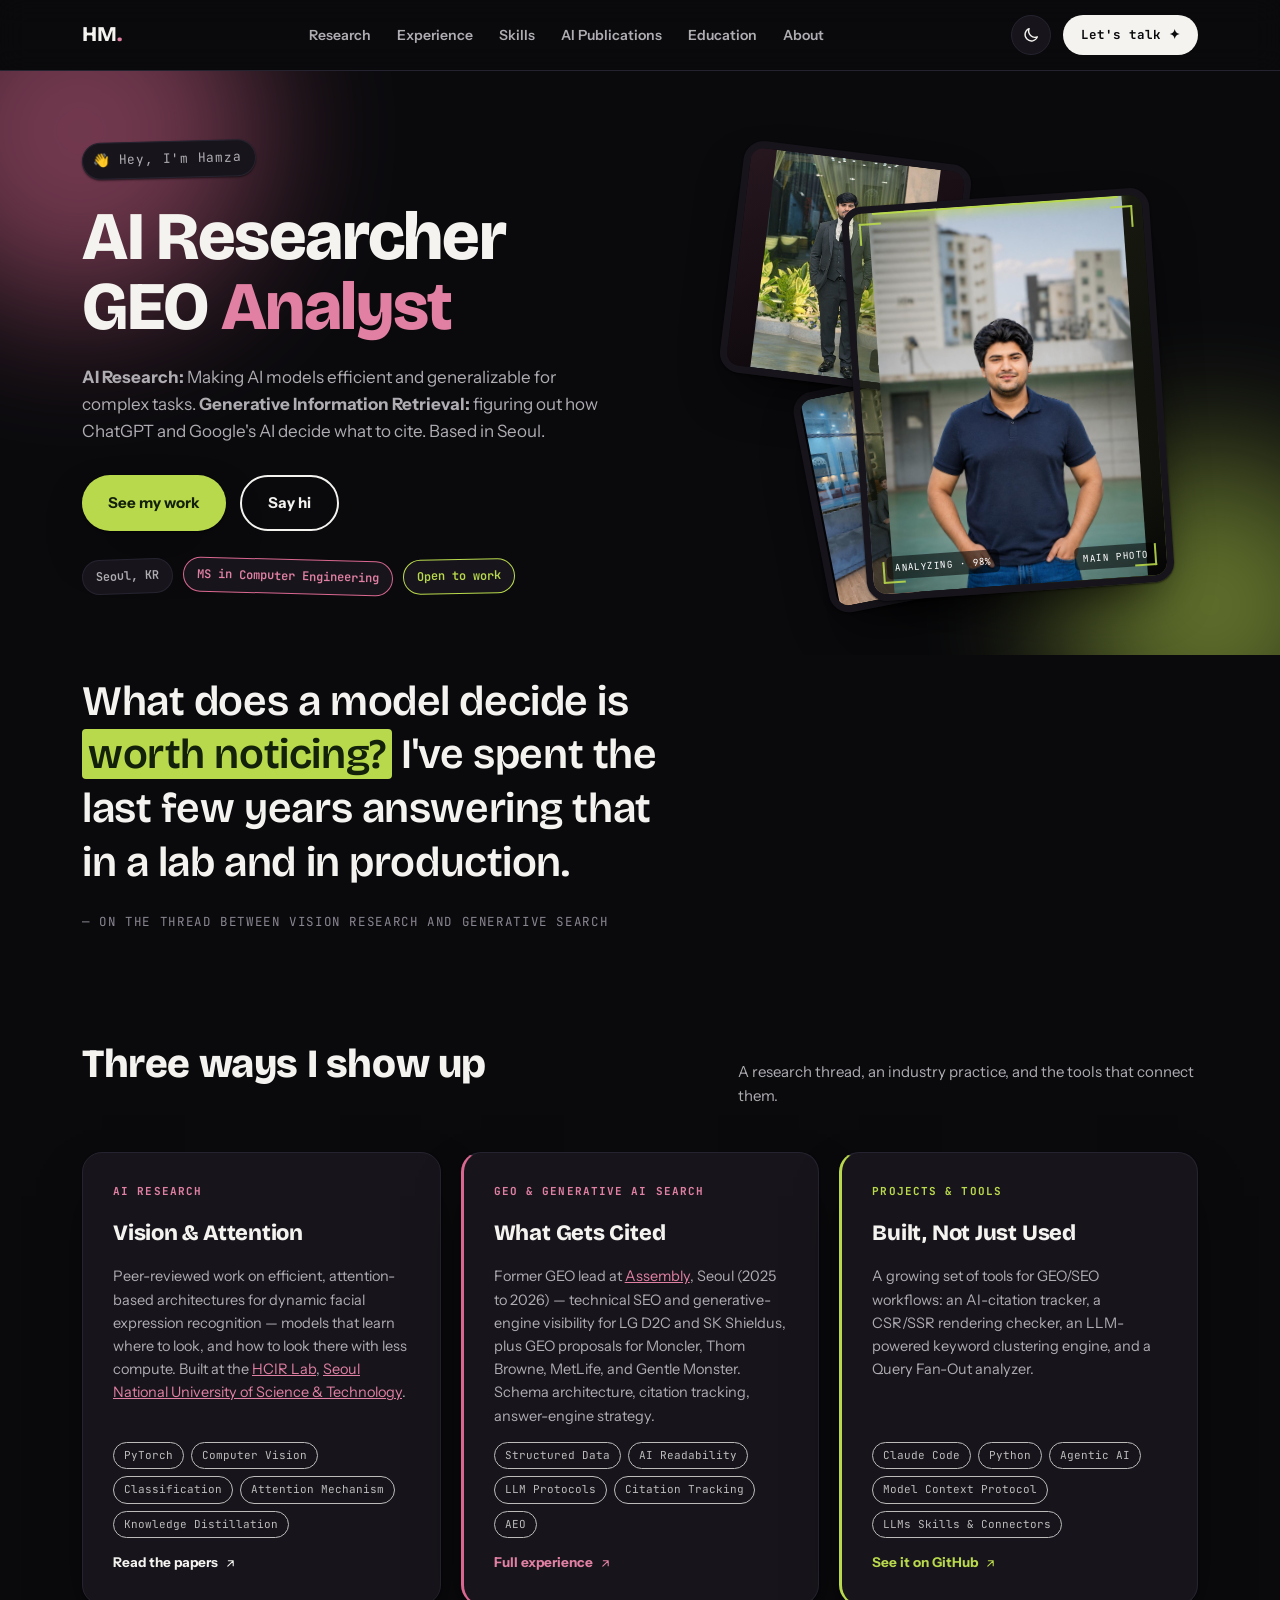
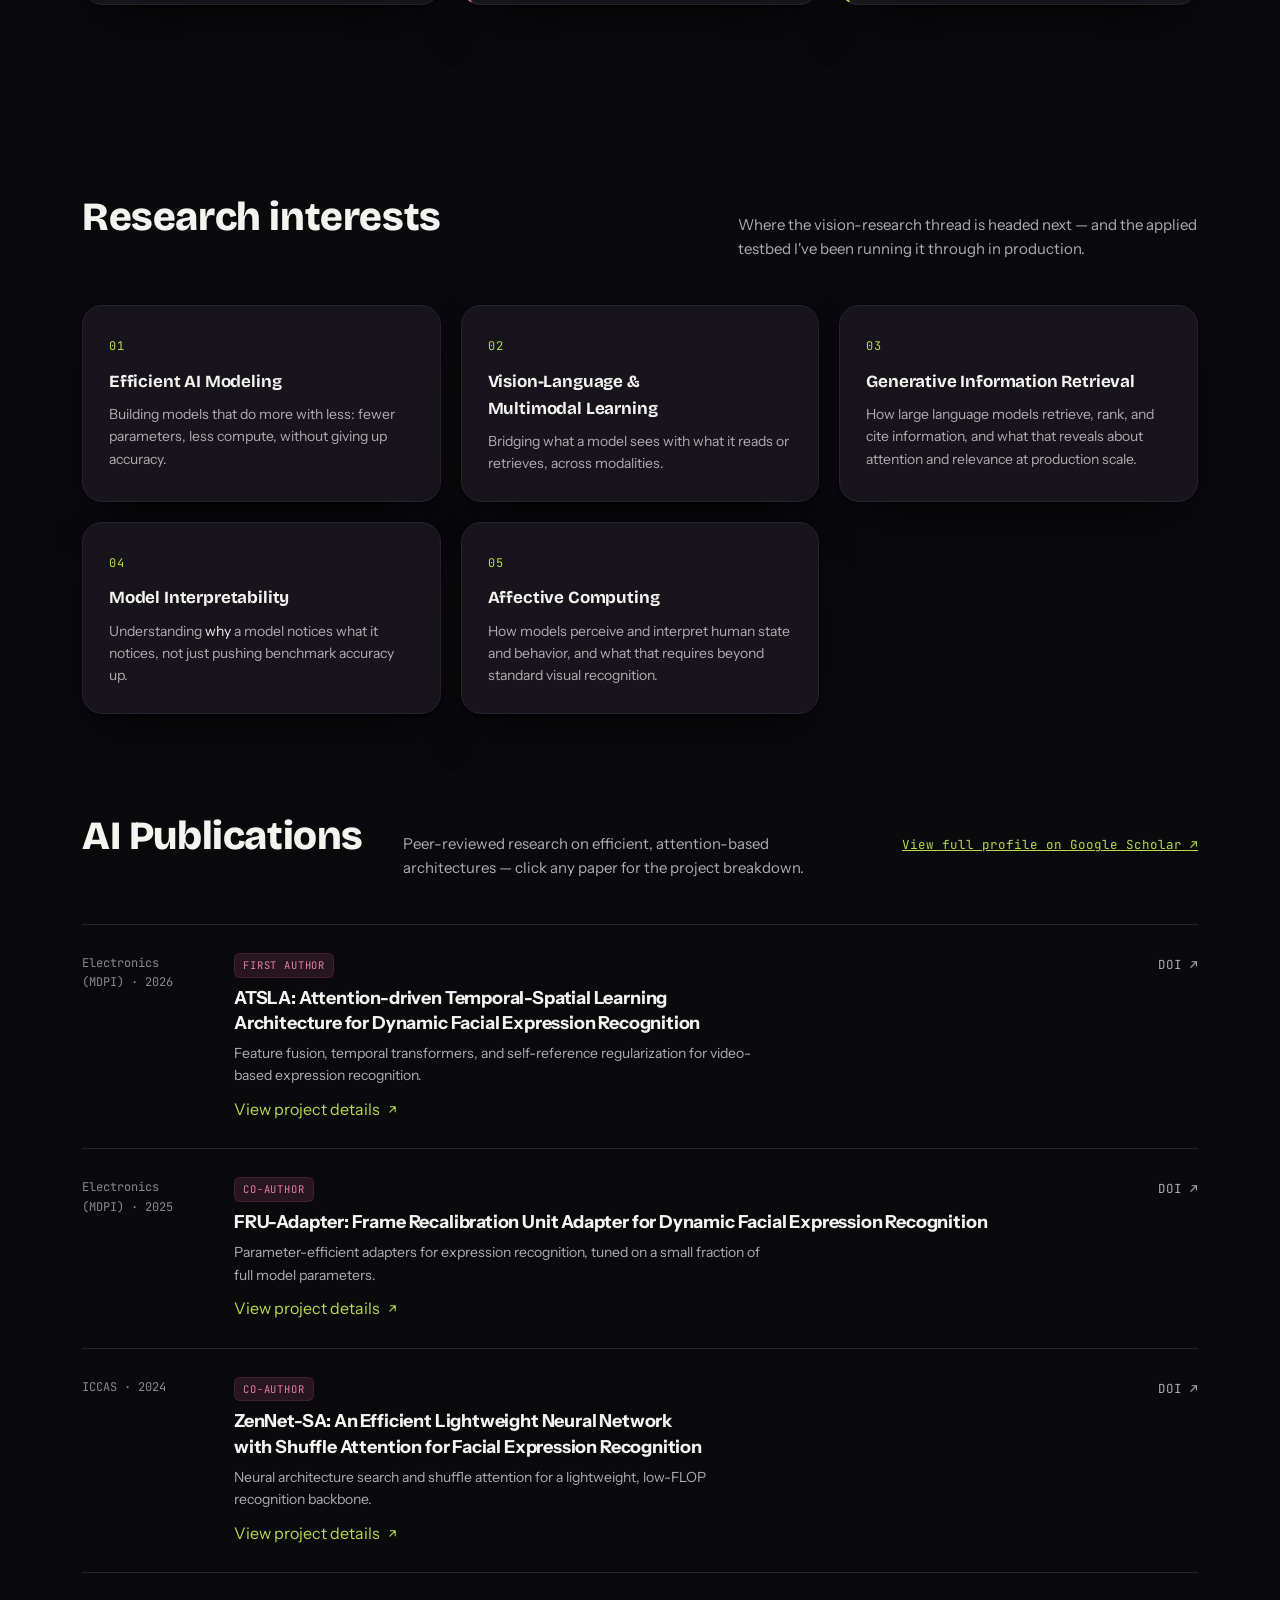
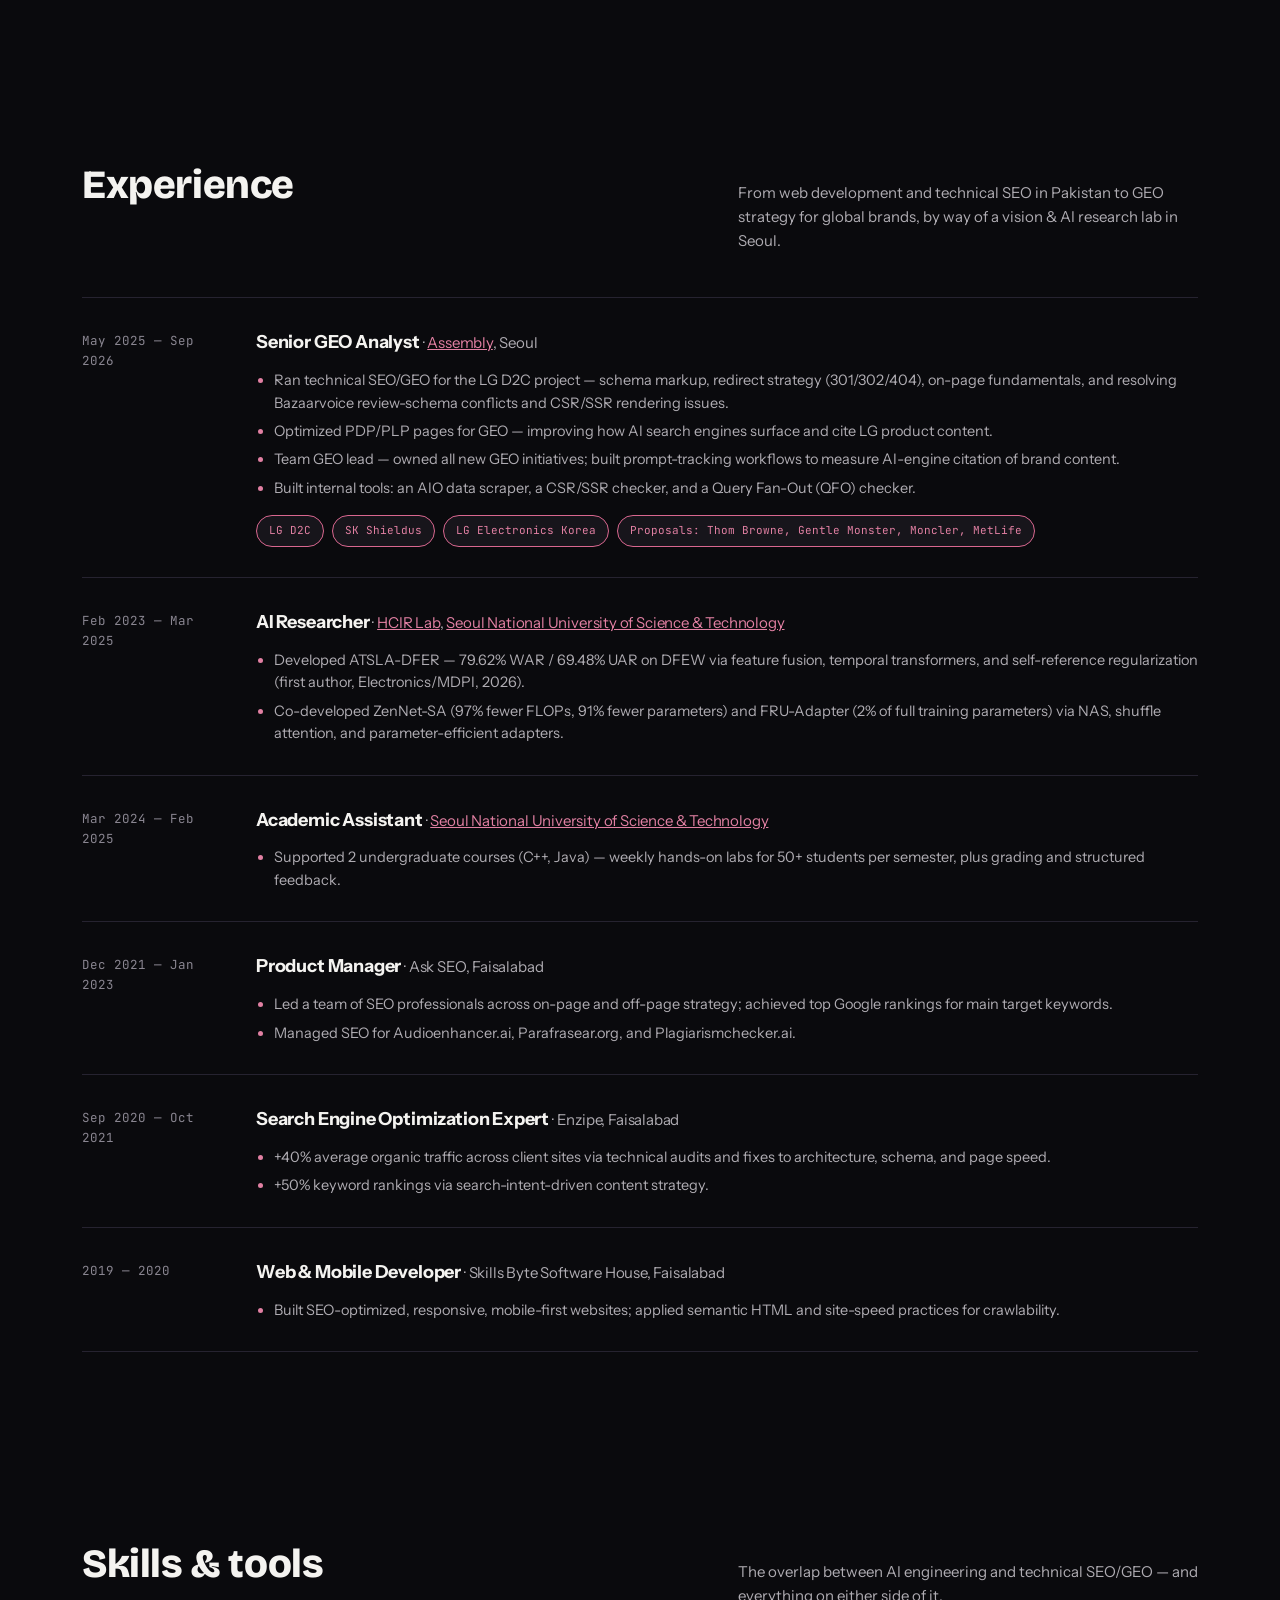
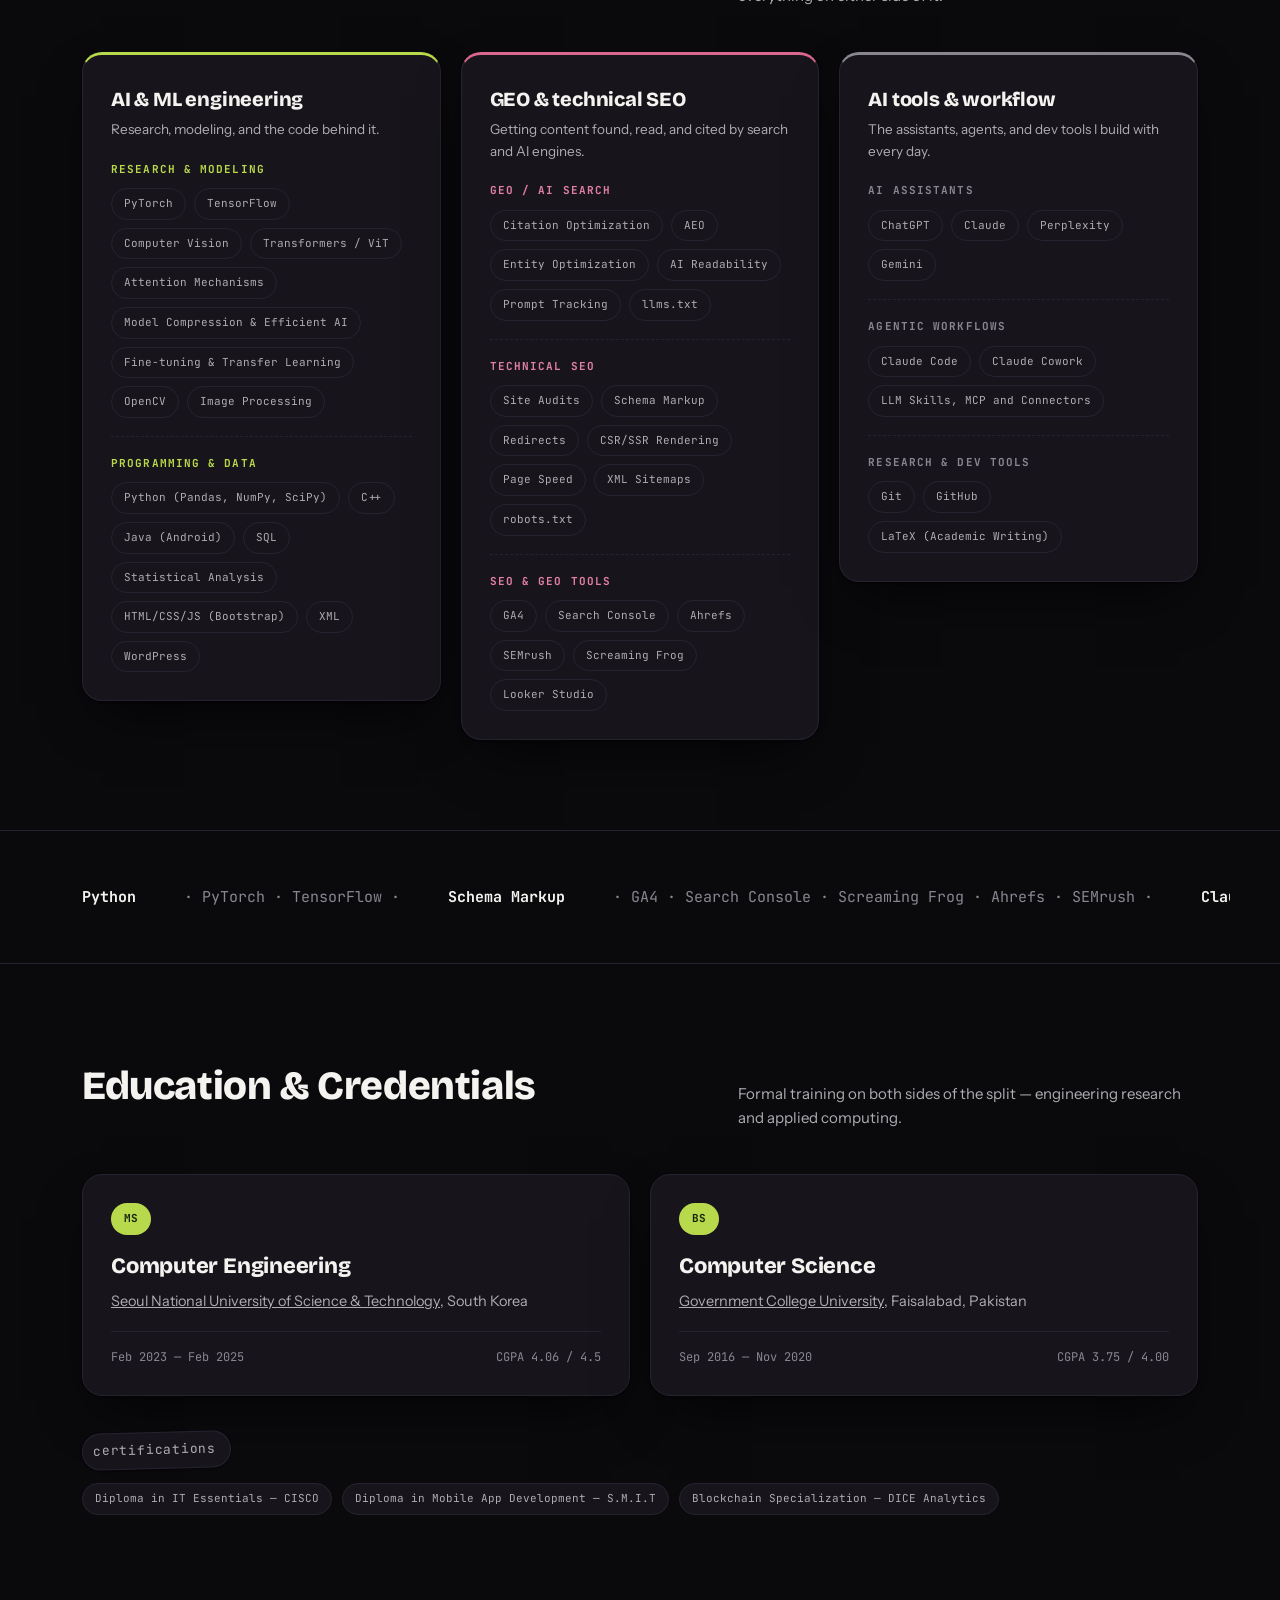
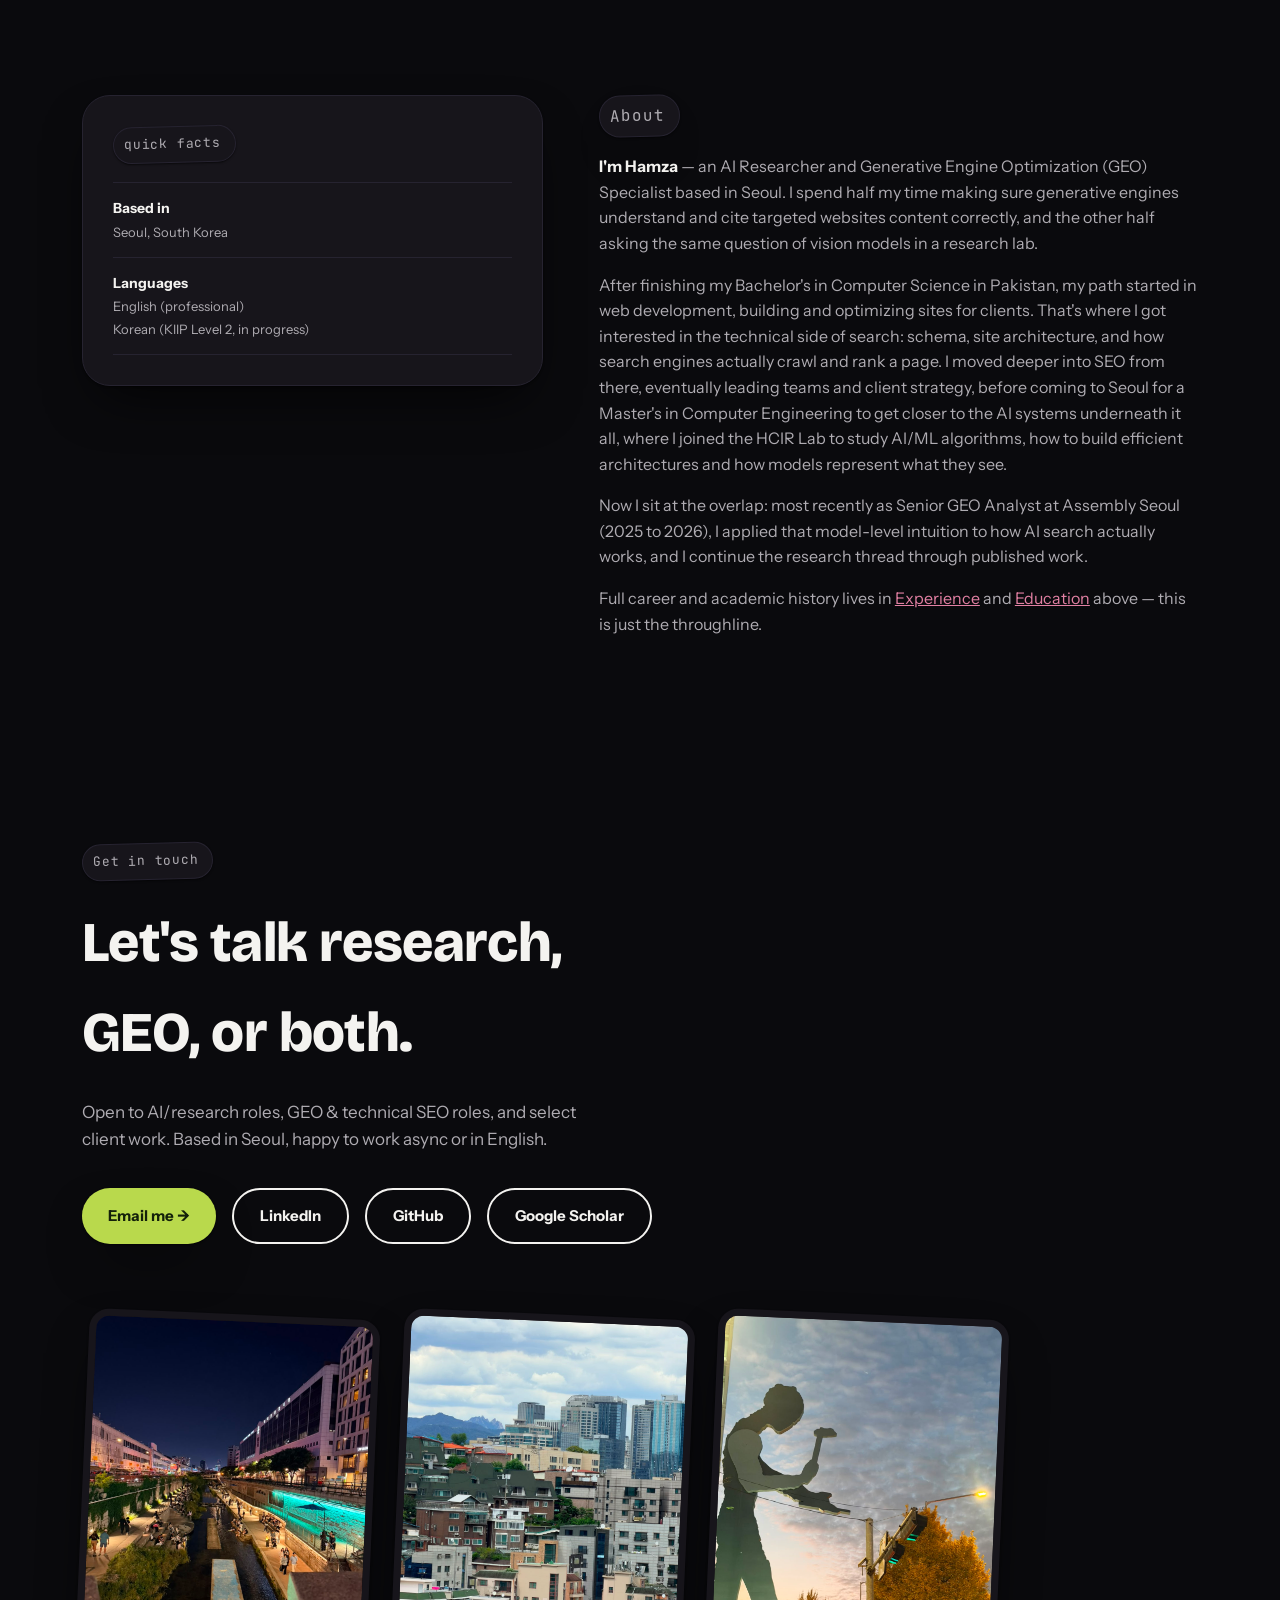
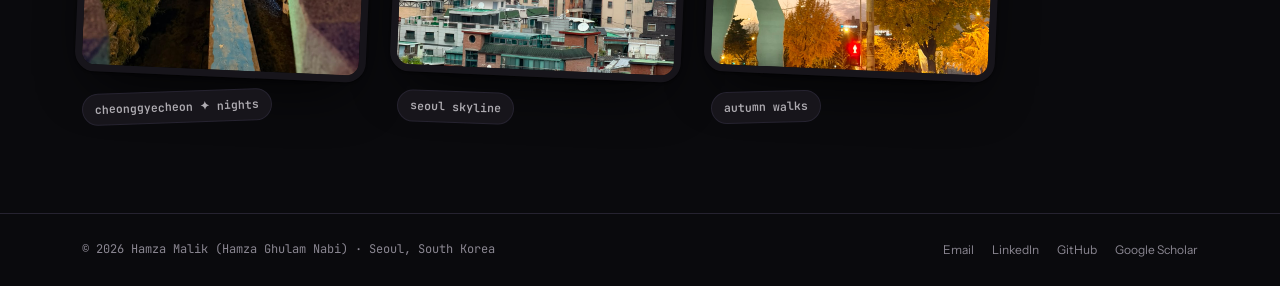
==== commit 67362576: "Improve text contrast in both themes, hide image placeholder icons unless an image fails" ====
--- a/index.html
+++ b/index.html
@@ -59,7 +59,7 @@
     --bg-sunken:#050406;
     --text:#F4F3F0;
     --text-muted:#AFACB2;
-    --text-faint:#6B6870;
+    --text-faint:#8A8691;
     --border:#262330;
     --accent:#B9D94C;
     --accent-fill:#B9D94C;
@@ -80,7 +80,7 @@
   @media (prefers-color-scheme: dark){
     :root:not([data-theme="light"]){
       --bg:#0A0A0D; --bg-elevated:#17151B; --bg-sunken:#050406;
-      --text:#F4F3F0; --text-muted:#AFACB2; --text-faint:#6B6870;
+      --text:#F4F3F0; --text-muted:#AFACB2; --text-faint:#8A8691;
       --border:#262330;
       --accent:#B9D94C; --accent-fill:#B9D94C; --accent-ink:#14210A; --accent-soft:rgba(185,217,76,.12);
       --pink:#E280A3; --pink-fill:#D9678F; --pink-ink:#2B0B16; --pink-soft:rgba(217,103,143,.14);
@@ -89,7 +89,7 @@
   }
   :root[data-theme="dark"]{
     --bg:#0A0A0D; --bg-elevated:#17151B; --bg-sunken:#050406;
-    --text:#F4F3F0; --text-muted:#AFACB2; --text-faint:#6B6870;
+    --text:#F4F3F0; --text-muted:#AFACB2; --text-faint:#8A8691;
     --border:#262330;
     --accent:#B9D94C; --accent-fill:#B9D94C; --accent-ink:#14210A; --accent-soft:rgba(185,217,76,.12);
     --pink:#E280A3; --pink-fill:#D9678F; --pink-ink:#2B0B16; --pink-soft:rgba(217,103,143,.14);
@@ -97,10 +97,10 @@
   }
   :root[data-theme="light"]{
     --bg:#F6F4EF; --bg-elevated:#FFFFFF; --bg-sunken:#ECE9E2;
-    --text:#15131A; --text-muted:#55515C; --text-faint:#85818C;
+    --text:#15131A; --text-muted:#55515C; --text-faint:#67636E;
     --border:#E0DCD3;
-    --accent:#5A7410; --accent-fill:#B9D94C; --accent-ink:#14210A; --accent-soft:rgba(185,217,76,.24);
-    --pink:#B23C67; --pink-fill:#D9678F; --pink-ink:#2B0B16; --pink-soft:rgba(217,103,143,.14);
+    --accent:#4F670C; --accent-fill:#B9D94C; --accent-ink:#14210A; --accent-soft:rgba(185,217,76,.24);
+    --pink:#A8355F; --pink-fill:#D9678F; --pink-ink:#2B0B16; --pink-soft:rgba(217,103,143,.14);
     --shadow: 0 1px 2px rgba(20,18,26,.06), 0 18px 40px -22px rgba(20,18,26,.28);
   }
   :root[data-theme="light"] .blob{opacity:.28;}
@@ -243,7 +243,7 @@
   .candid-card:nth-child(1) .fill{background:linear-gradient(160deg, var(--pink-soft), var(--bg-sunken)); color:var(--pink);}
   .candid-card:nth-child(2) .fill{background:linear-gradient(160deg, var(--accent-soft), var(--bg-sunken)); color:var(--accent);}
   .candid-card:nth-child(3) .fill{background:linear-gradient(160deg, var(--accent-soft), var(--pink-soft)); color:var(--text);}
-  .candid-card svg{width:30%; opacity:.85;}
+  .candid-card svg{width:30%; opacity:.85; display:none;}
   .candid-card .fill img{ position:absolute; inset:0; width:100%; height:100%; object-fit:cover; }
   .caption-tag{ margin-top:14px; display:inline-block; font-family:var(--font-mono); font-size:11.5px; font-weight:600;
     background:var(--bg-elevated); border:1px solid var(--border); padding:6px 12px; border-radius:999px; color:var(--text-muted); }
@@ -397,7 +397,7 @@
     display:flex; align-items:center; justify-content:center; }
   .modal-media{ position:relative; aspect-ratio:16/9; background:#F4F3F0; overflow:hidden; }
   .modal-media img{ position:absolute; inset:0; width:100%; height:100%; object-fit:contain; padding:14px; }
-  .modal-media .ph-icon{ position:absolute; inset:0; display:flex; align-items:center; justify-content:center; }
+  .modal-media .ph-icon{ position:absolute; inset:0; display:none; align-items:center; justify-content:center; }
   .modal-media .ph-icon svg{ width:20%; opacity:.35; color:var(--bg); }
   .modal-content{ padding:30px 32px 34px; }
   .modal-content .proj-role{ margin-bottom:12px; }
@@ -628,7 +628,7 @@
   <div class="modal-box">
     <button type="button" class="modal-close" id="projModalClose" aria-label="Close">✕</button>
     <div class="modal-media" id="projModalMedia">
-      <img id="projModalImg" src="" alt="" onerror="this.style.display='none'">
+      <img id="projModalImg" src="" alt="" onerror="this.style.display='none'; this.nextElementSibling.style.display='flex';">
       <div class="ph-icon"><svg viewBox="0 0 24 24" fill="none"><path d="M4 7h3l1.5-2h7L17 7h3a1 1 0 011 1v10a1 1 0 01-1 1H4a1 1 0 01-1-1V8a1 1 0 011-1z" stroke="currentColor" stroke-width="1.6" stroke-linejoin="round"/><circle cx="12" cy="13" r="3.4" stroke="currentColor" stroke-width="1.6"/></svg></div>
     </div>
     <div class="modal-content">
@@ -866,15 +866,15 @@
   <div class="wrap">
     <div class="candid-grid">
       <div class="candid-item reveal">
-        <div class="candid-card"><div class="fill"><img src="Images/Scene_Image1.jpeg" alt="Cheonggyecheon stream at night, Seoul" onerror="this.style.display='none'"><svg viewBox="0 0 24 24" fill="none"><path d="M4 7h3l1.5-2h7L17 7h3a1 1 0 011 1v10a1 1 0 01-1 1H4a1 1 0 01-1-1V8a1 1 0 011-1z" stroke="currentColor" stroke-width="1.6" stroke-linejoin="round"/><circle cx="12" cy="13" r="3.4" stroke="currentColor" stroke-width="1.6"/></svg></div></div>
+        <div class="candid-card"><div class="fill"><img src="Images/Scene_Image1.jpeg" alt="Cheonggyecheon stream at night, Seoul" onerror="this.style.display='none'; this.nextElementSibling.style.display='block';"><svg viewBox="0 0 24 24" fill="none"><path d="M4 7h3l1.5-2h7L17 7h3a1 1 0 011 1v10a1 1 0 01-1 1H4a1 1 0 01-1-1V8a1 1 0 011-1z" stroke="currentColor" stroke-width="1.6" stroke-linejoin="round"/><circle cx="12" cy="13" r="3.4" stroke="currentColor" stroke-width="1.6"/></svg></div></div>
         <span class="caption-tag">cheonggyecheon ✦ nights</span>
       </div>
       <div class="candid-item reveal">
-        <div class="candid-card"><div class="fill"><img src="Images/Scene_Image2.jpeg" alt="Seoul skyline and rooftops" onerror="this.style.display='none'"><svg viewBox="0 0 24 24" fill="none"><path d="M4 7h3l1.5-2h7L17 7h3a1 1 0 011 1v10a1 1 0 01-1 1H4a1 1 0 01-1-1V8a1 1 0 011-1z" stroke="currentColor" stroke-width="1.6" stroke-linejoin="round"/><circle cx="12" cy="13" r="3.4" stroke="currentColor" stroke-width="1.6"/></svg></div></div>
+        <div class="candid-card"><div class="fill"><img src="Images/Scene_Image2.jpeg" alt="Seoul skyline and rooftops" onerror="this.style.display='none'; this.nextElementSibling.style.display='block';"><svg viewBox="0 0 24 24" fill="none"><path d="M4 7h3l1.5-2h7L17 7h3a1 1 0 011 1v10a1 1 0 01-1 1H4a1 1 0 01-1-1V8a1 1 0 011-1z" stroke="currentColor" stroke-width="1.6" stroke-linejoin="round"/><circle cx="12" cy="13" r="3.4" stroke="currentColor" stroke-width="1.6"/></svg></div></div>
         <span class="caption-tag">seoul skyline</span>
       </div>
       <div class="candid-item reveal">
-        <div class="candid-card"><div class="fill"><img src="Images/Scene_Image3.jpeg" alt="Autumn street scene at dusk, Seoul" onerror="this.style.display='none'"><svg viewBox="0 0 24 24" fill="none"><path d="M4 7h3l1.5-2h7L17 7h3a1 1 0 011 1v10a1 1 0 01-1 1H4a1 1 0 01-1-1V8a1 1 0 011-1z" stroke="currentColor" stroke-width="1.6" stroke-linejoin="round"/><circle cx="12" cy="13" r="3.4" stroke="currentColor" stroke-width="1.6"/></svg></div></div>
+        <div class="candid-card"><div class="fill"><img src="Images/Scene_Image3.jpeg" alt="Autumn street scene at dusk, Seoul" onerror="this.style.display='none'; this.nextElementSibling.style.display='block';"><svg viewBox="0 0 24 24" fill="none"><path d="M4 7h3l1.5-2h7L17 7h3a1 1 0 011 1v10a1 1 0 01-1 1H4a1 1 0 01-1-1V8a1 1 0 011-1z" stroke="currentColor" stroke-width="1.6" stroke-linejoin="round"/><circle cx="12" cy="13" r="3.4" stroke="currentColor" stroke-width="1.6"/></svg></div></div>
         <span class="caption-tag">autumn walks</span>
       </div>
     </div>
@@ -1034,6 +1034,7 @@
       fillList(els.tech, p.tech);
       fillList(els.achievements, p.achievements);
       els.img.style.display = '';
+      els.media.querySelector('.ph-icon').style.display = '';
       els.img.src = p.image;
       els.img.alt = p.title;
       if(p.doi){ els.doi.href = p.doi; els.doi.style.display = ''; }
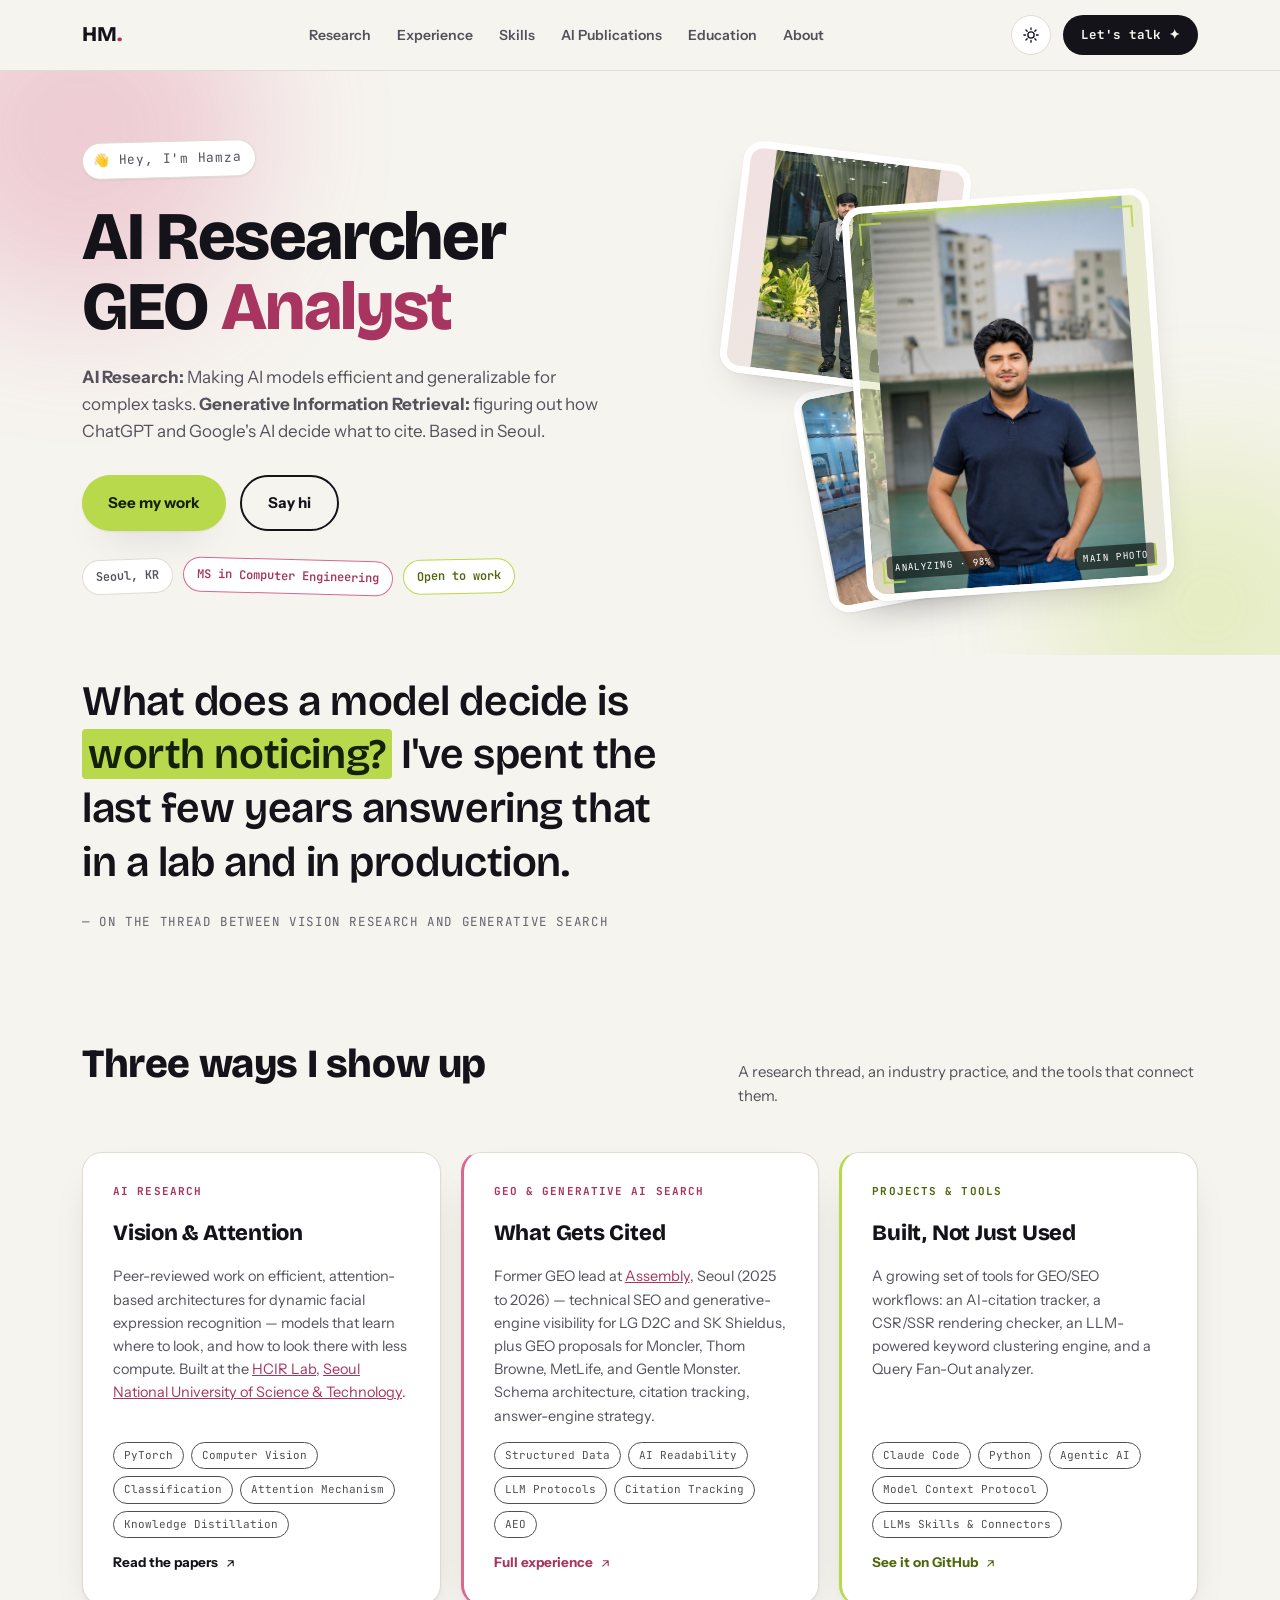
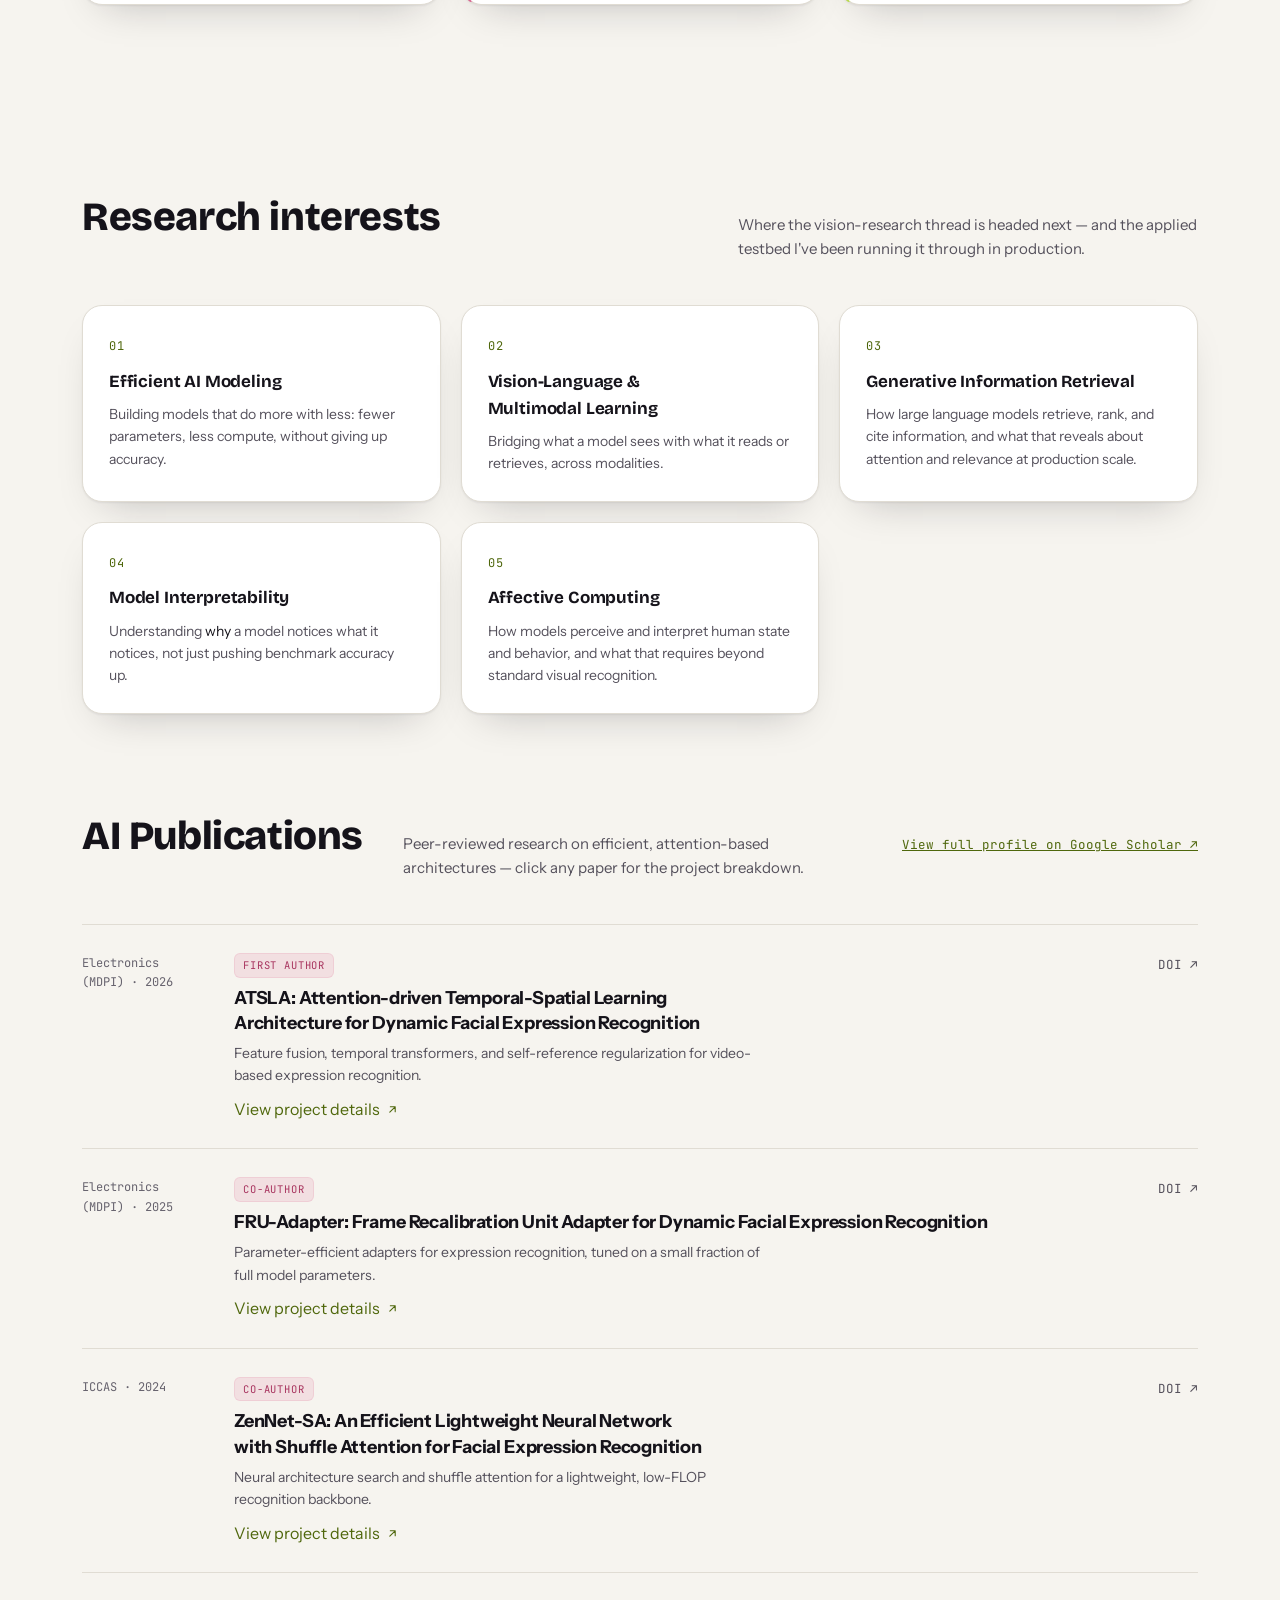
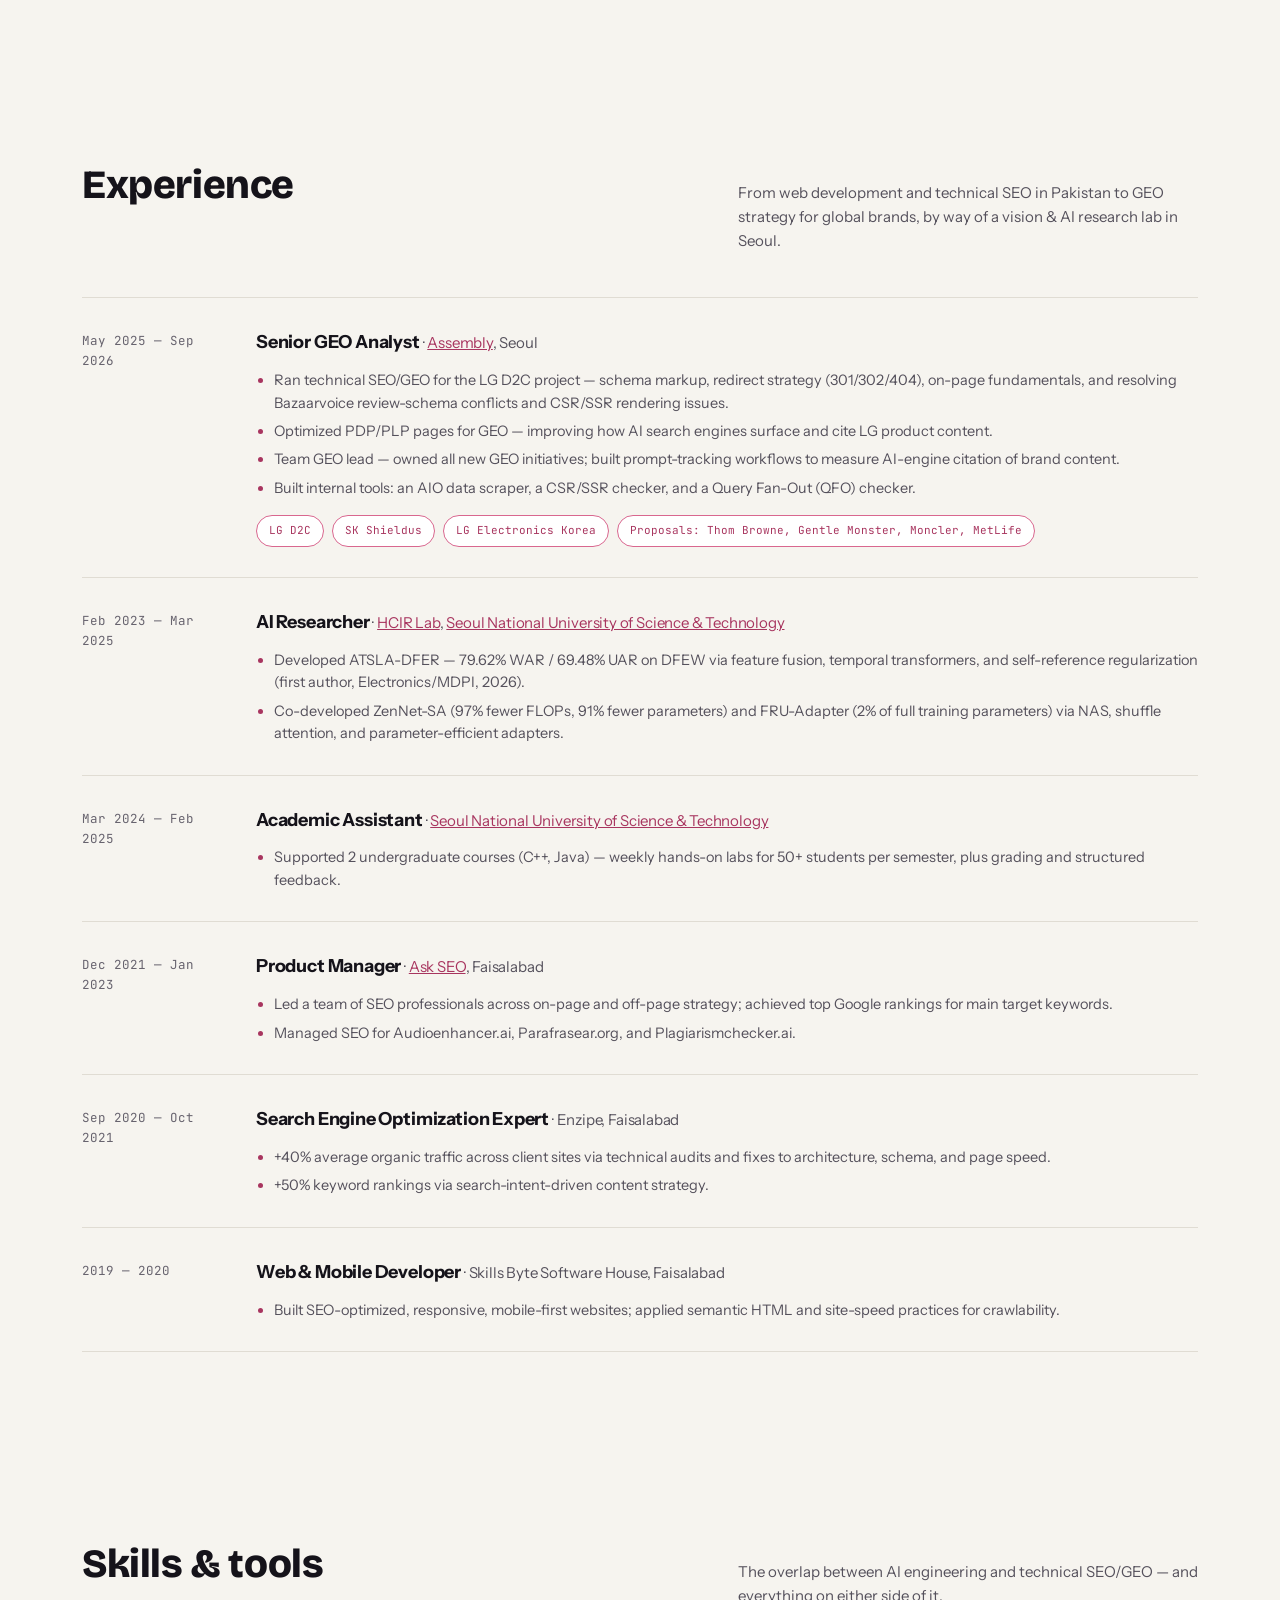
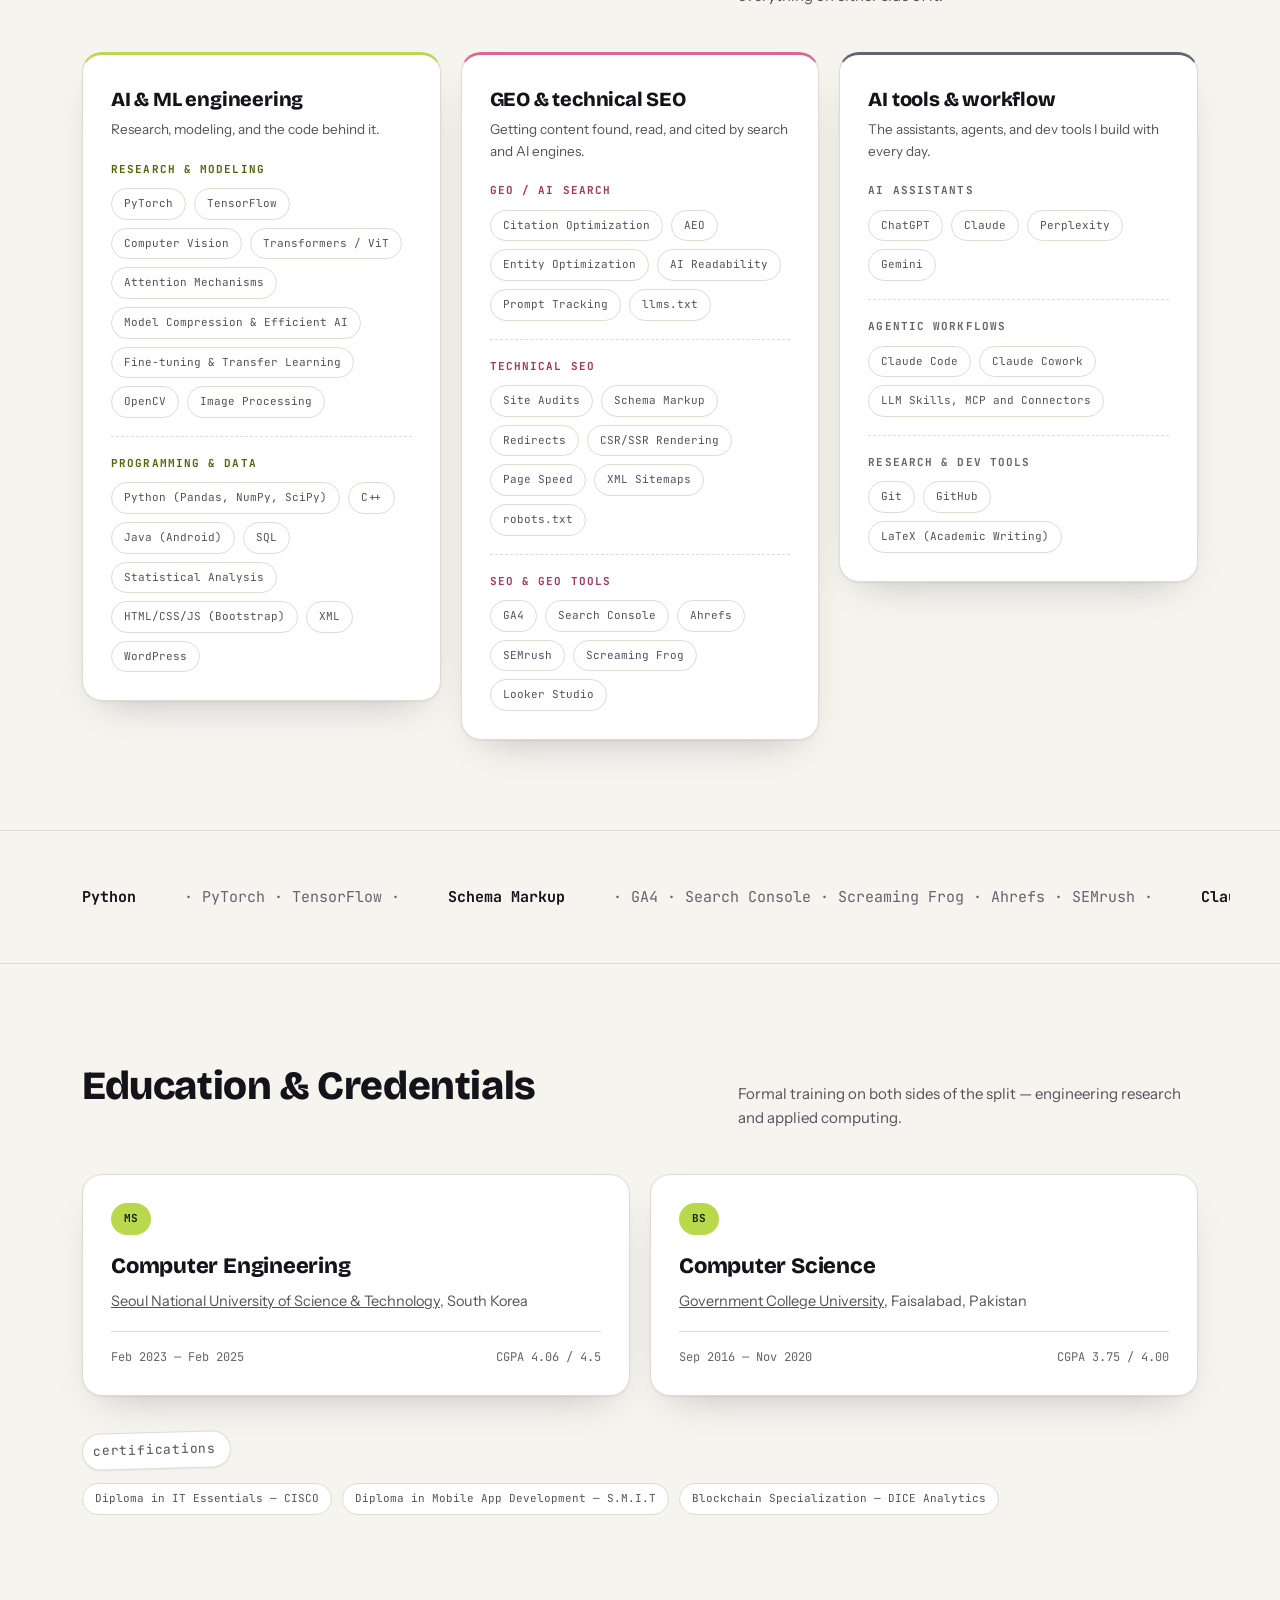
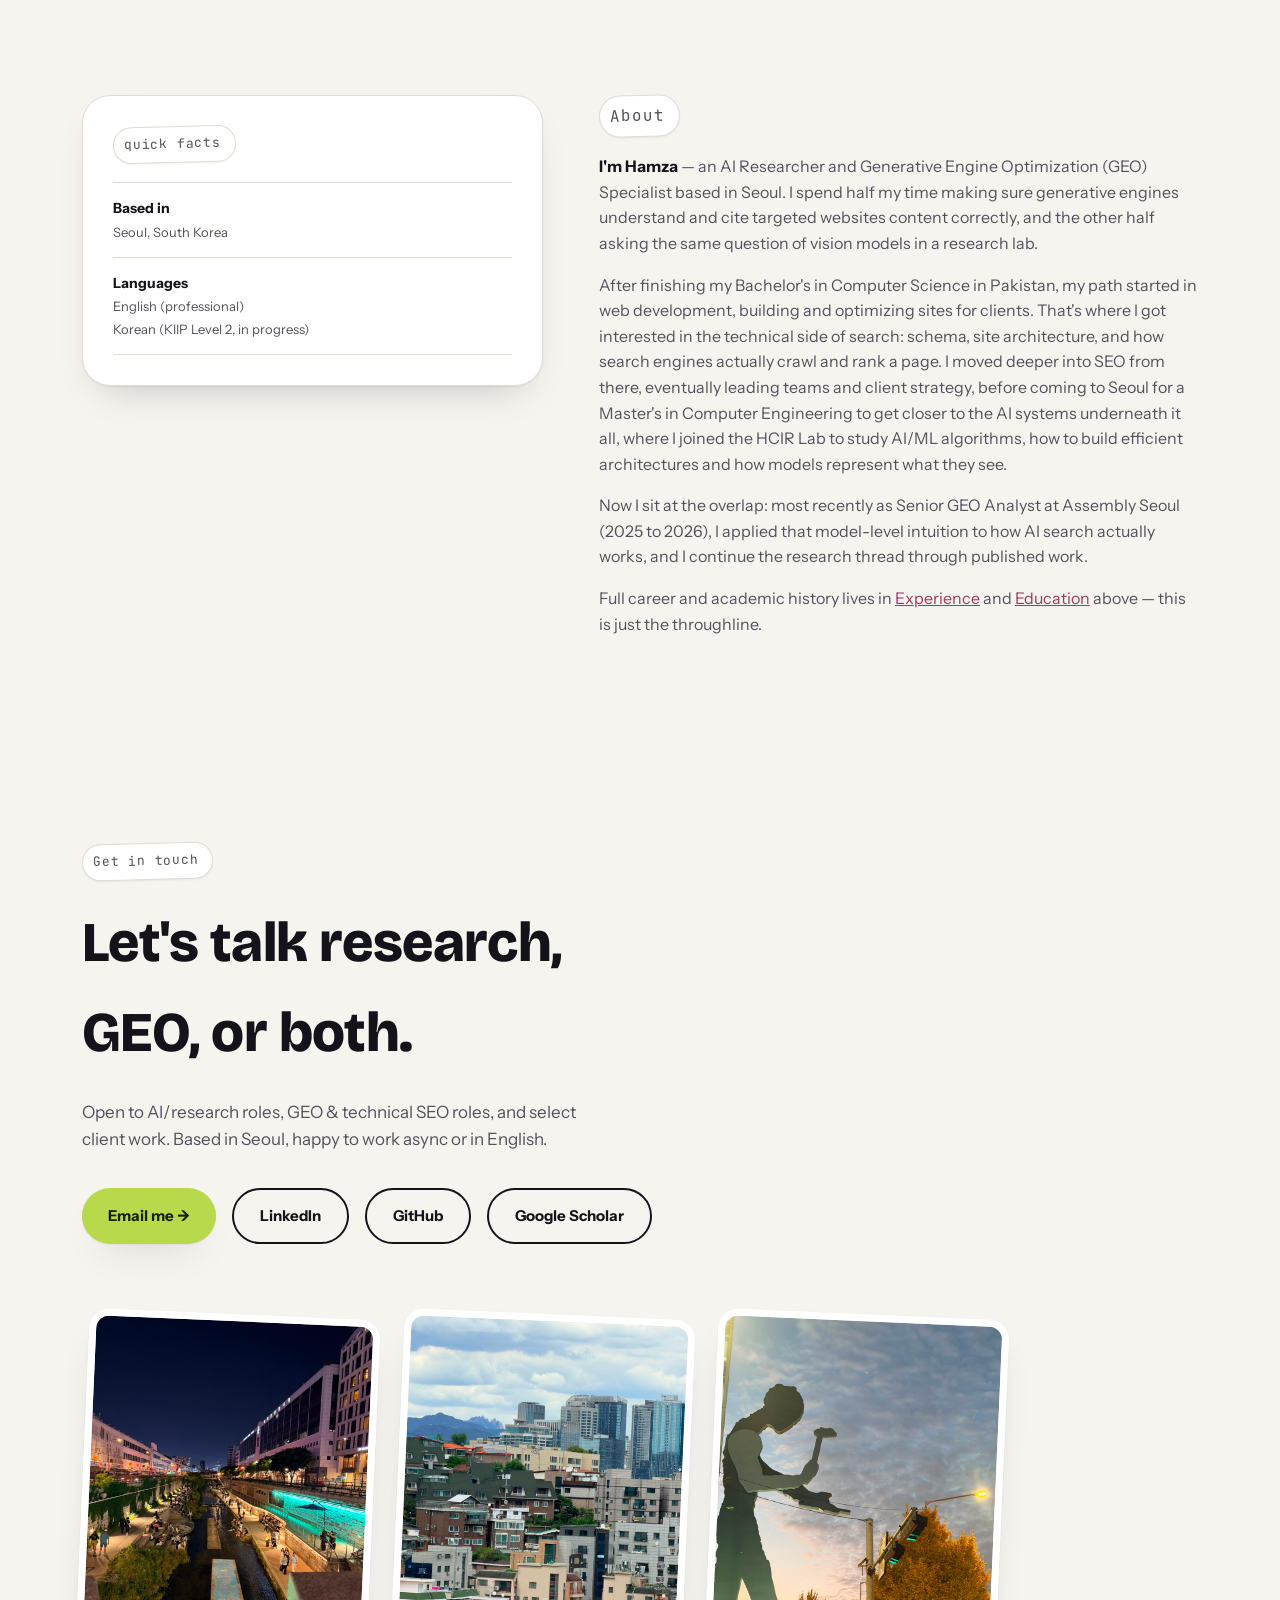
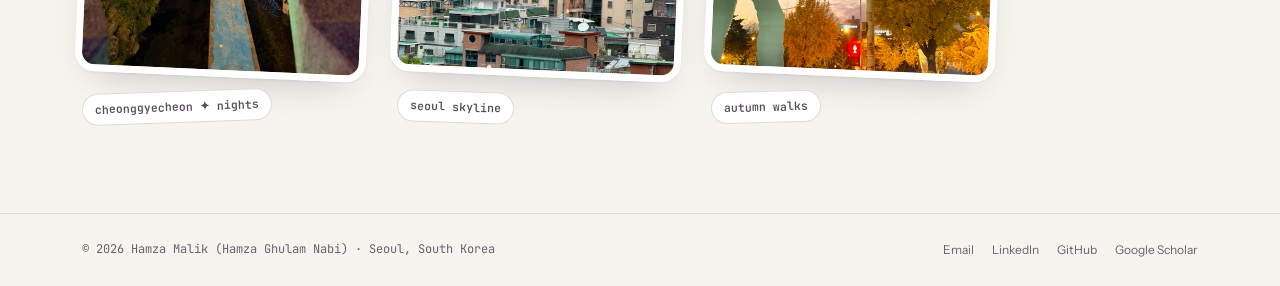
==== commit f78f6121: "Default theme follows system setting; add nofollow link to Ask SEO" ====
--- a/index.html
+++ b/index.html
@@ -40,12 +40,15 @@
 </script>
 
 <script>
-  // Apply the saved theme before first paint so the page doesn't flash.
+  // Theme before first paint (no flash): the visitor's saved choice wins,
+  // otherwise follow their system setting, otherwise dark.
   (function(){
-    try{
-      var t = localStorage.getItem('theme');
-      if(t === 'light' || t === 'dark') document.documentElement.setAttribute('data-theme', t);
-    }catch(e){}
+    var t = null;
+    try{ t = localStorage.getItem('theme'); }catch(e){}
+    if(t !== 'light' && t !== 'dark'){
+      t = (window.matchMedia && window.matchMedia('(prefers-color-scheme: light)').matches) ? 'light' : 'dark';
+    }
+    document.documentElement.setAttribute('data-theme', t);
   })();
 </script>
 
@@ -701,7 +704,7 @@
       <div class="exp-item reveal">
         <div class="exp-when">Dec 2021 — Jan 2023</div>
         <div class="exp-body">
-          <h3>Product Manager <span class="exp-co">· Ask SEO, Faisalabad</span></h3>
+          <h3>Product Manager <span class="exp-co">· <a href="https://askseo.me/" target="_blank" rel="nofollow noopener" style="color:var(--pink); text-decoration:underline;">Ask SEO</a>, Faisalabad</span></h3>
           <ul>
             <li>Led a team of SEO professionals across on-page and off-page strategy; achieved top Google rankings for main target keywords.</li>
             <li>Managed SEO for Audioenhancer.ai, Parafrasear.org, and Plagiarismchecker.ai.</li>
@@ -1065,6 +1068,12 @@
     if(themeBtn) themeBtn.setAttribute('aria-label', t === 'light' ? 'Switch to dark mode' : 'Switch to light mode');
   };
   applyTheme(currentTheme());
+  // If the visitor never clicked the toggle, follow live changes to their system setting.
+  const sysLight = window.matchMedia ? window.matchMedia('(prefers-color-scheme: light)') : null;
+  const hasSavedTheme = () => { try{ return !!localStorage.getItem('theme'); }catch(e){ return false; } };
+  if(sysLight && sysLight.addEventListener){
+    sysLight.addEventListener('change', (e)=>{ if(!hasSavedTheme()) applyTheme(e.matches ? 'light' : 'dark'); });
+  }
   if(themeBtn){
     themeBtn.addEventListener('click', ()=>{
       const next = currentTheme() === 'light' ? 'dark' : 'light';
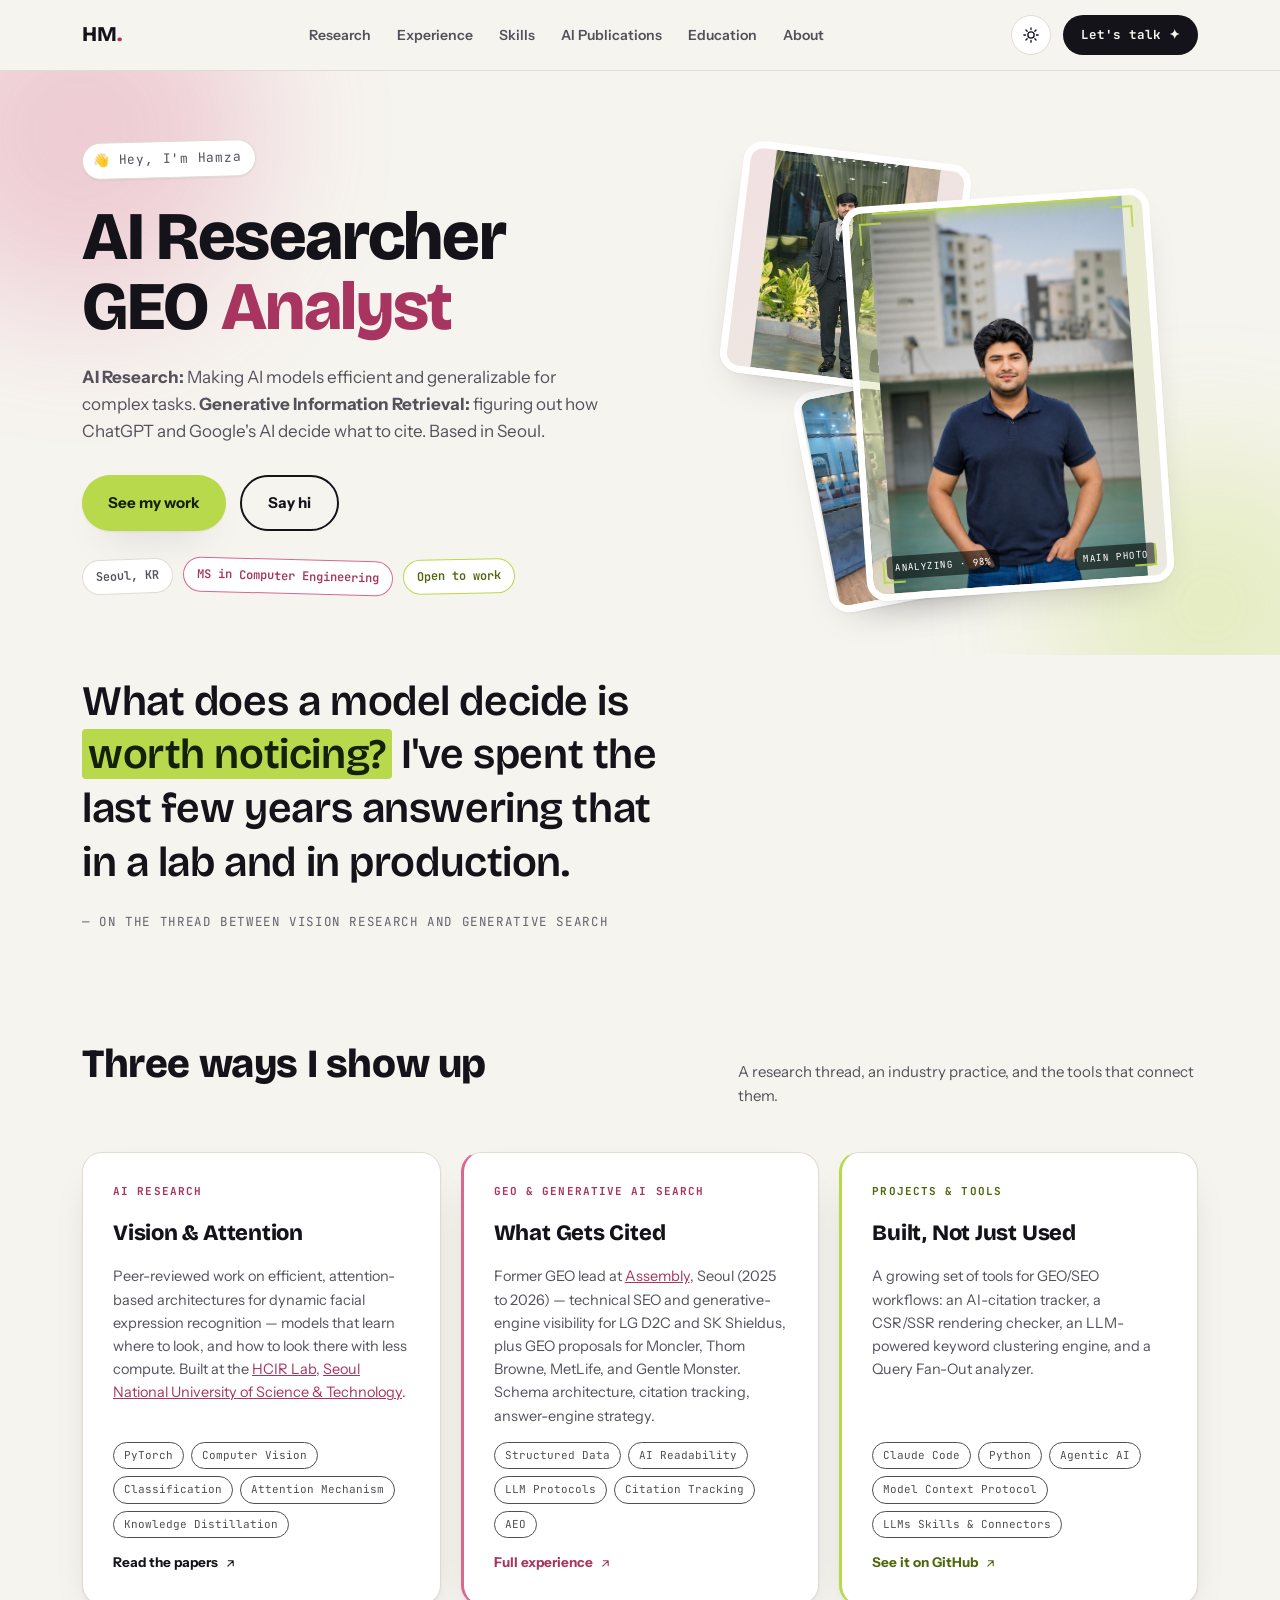
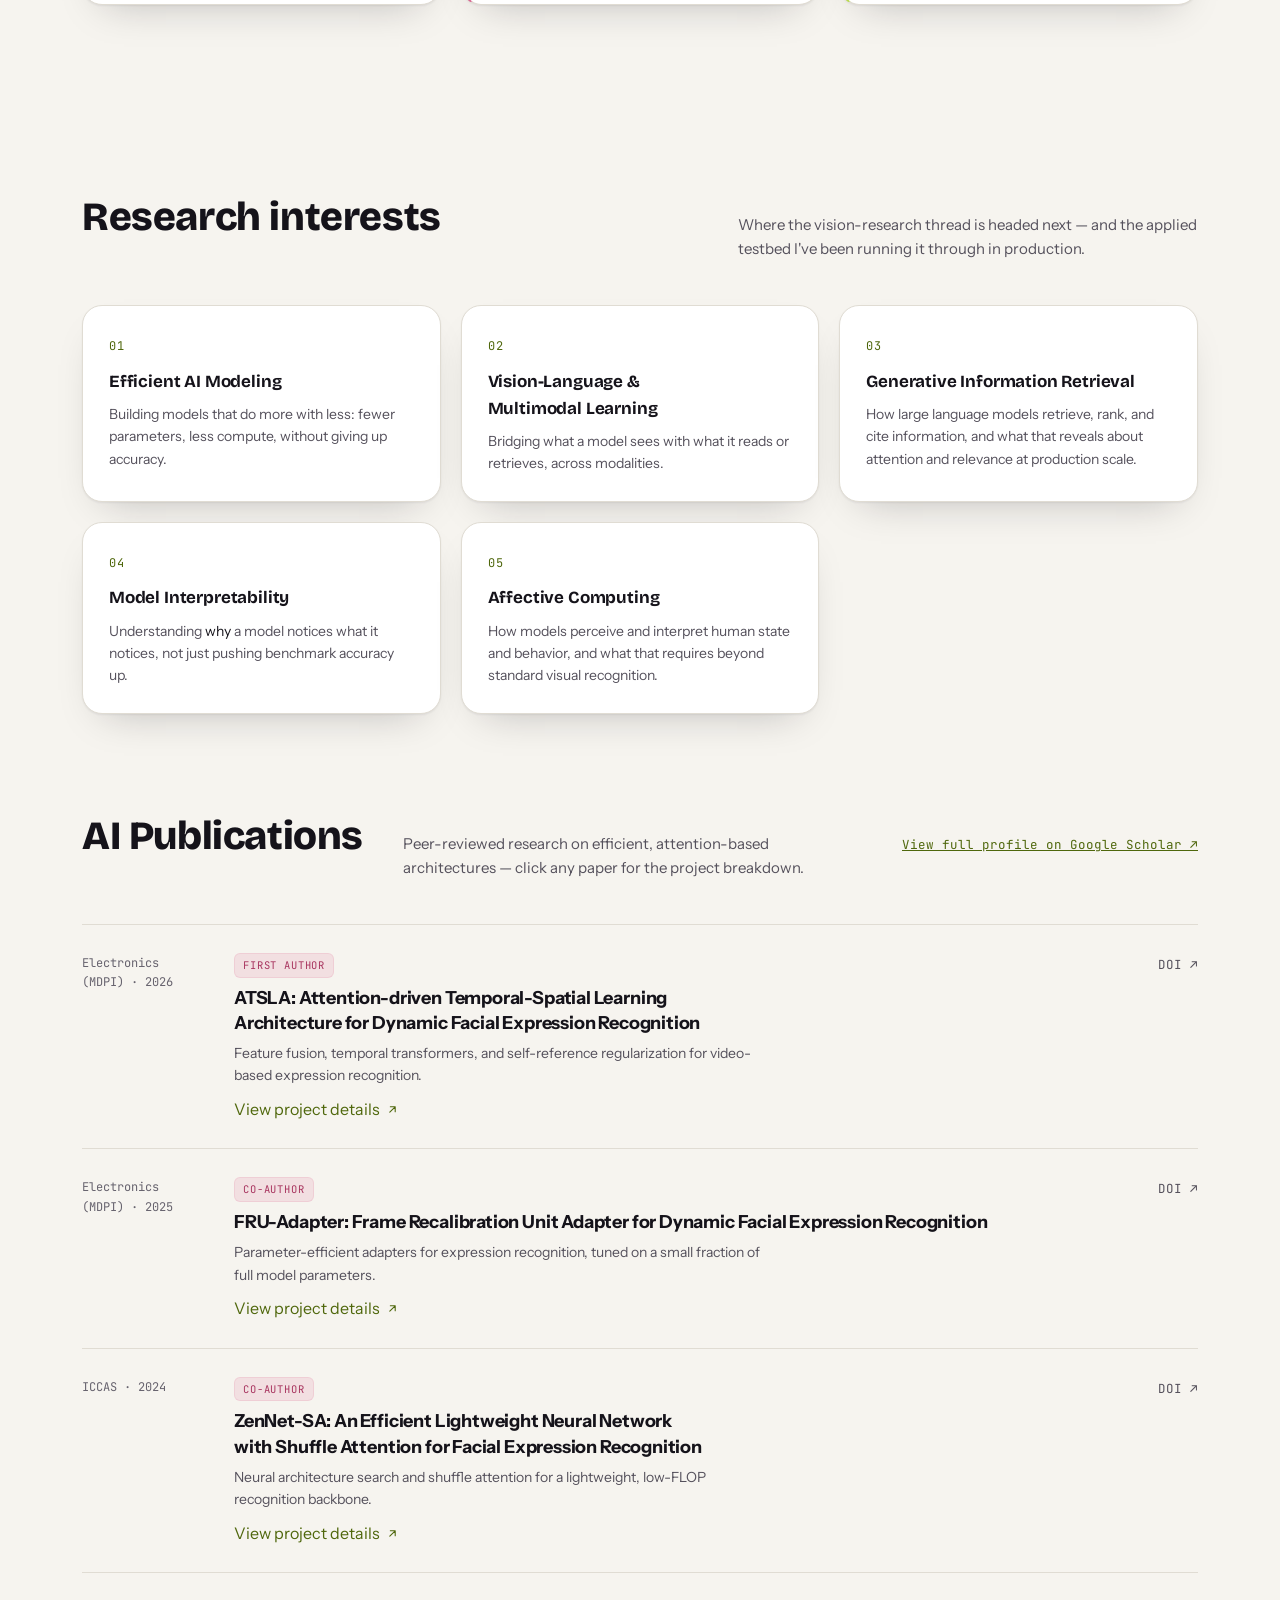
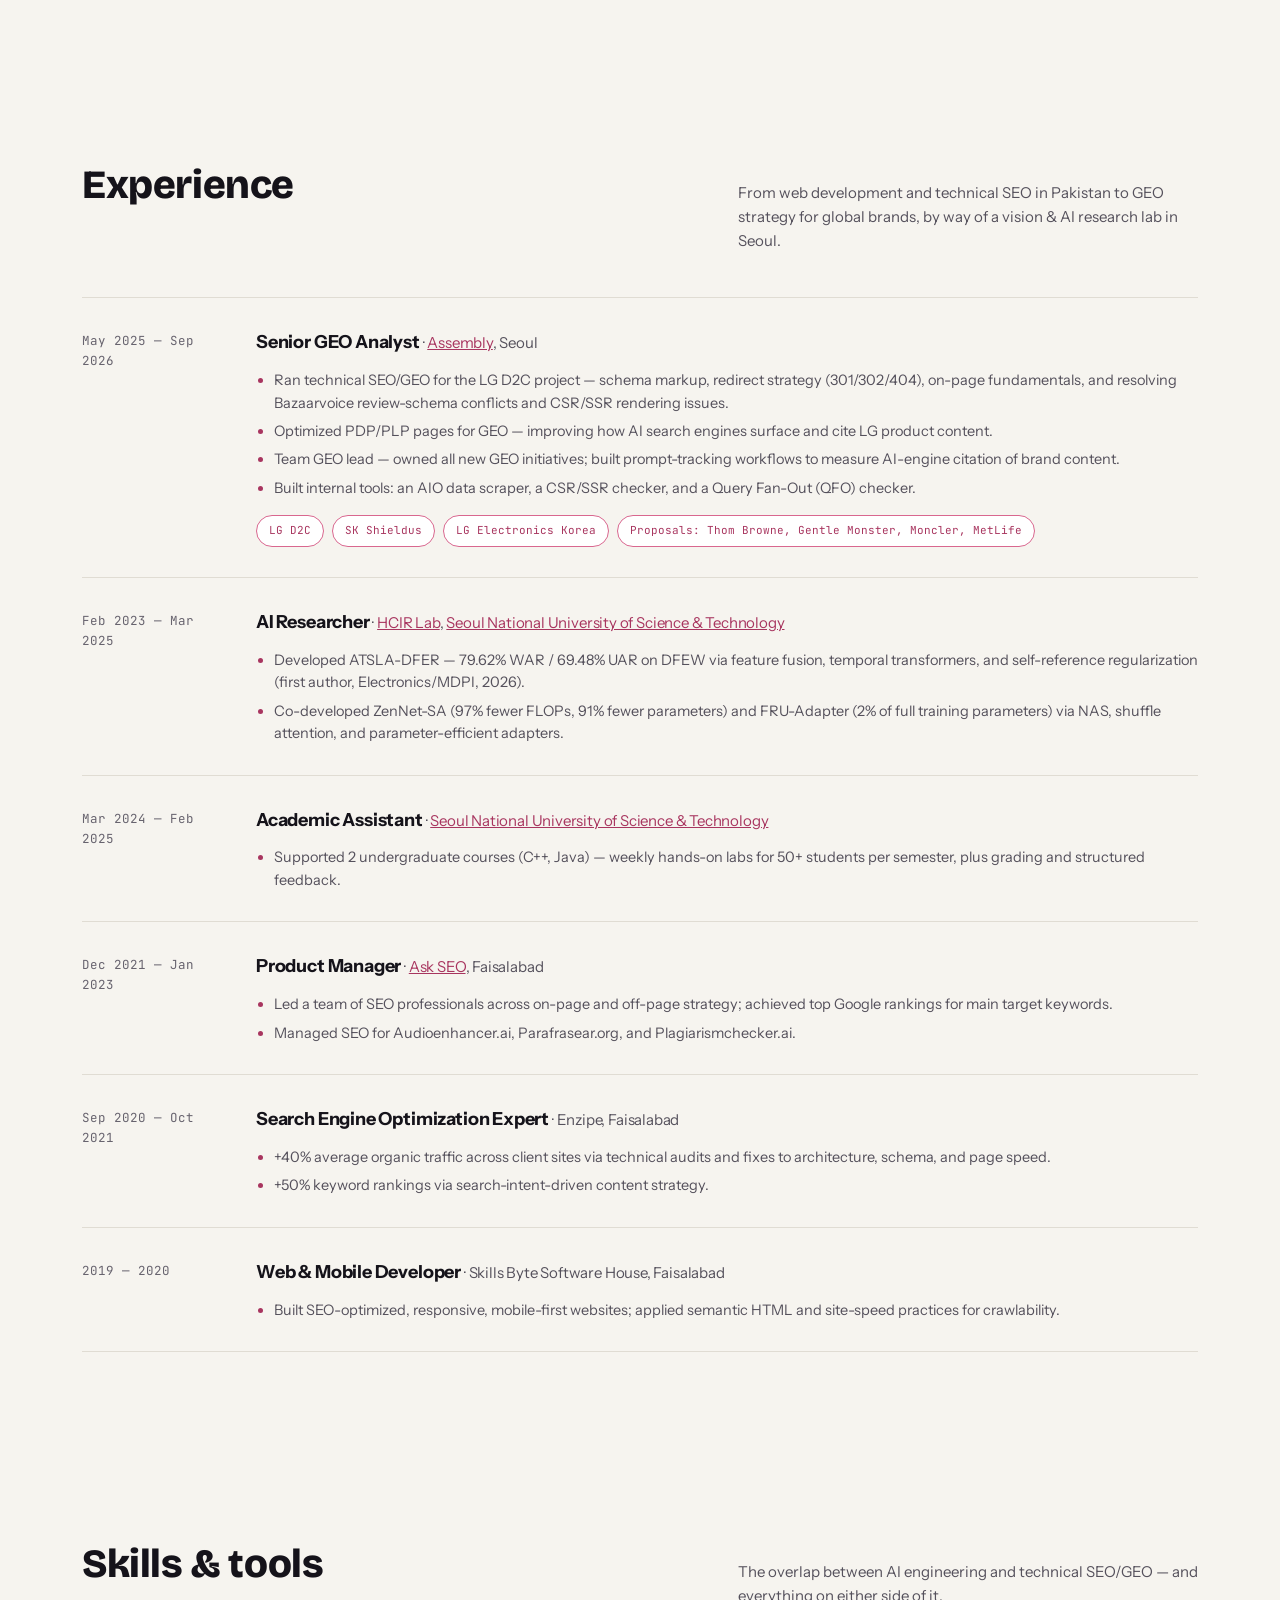
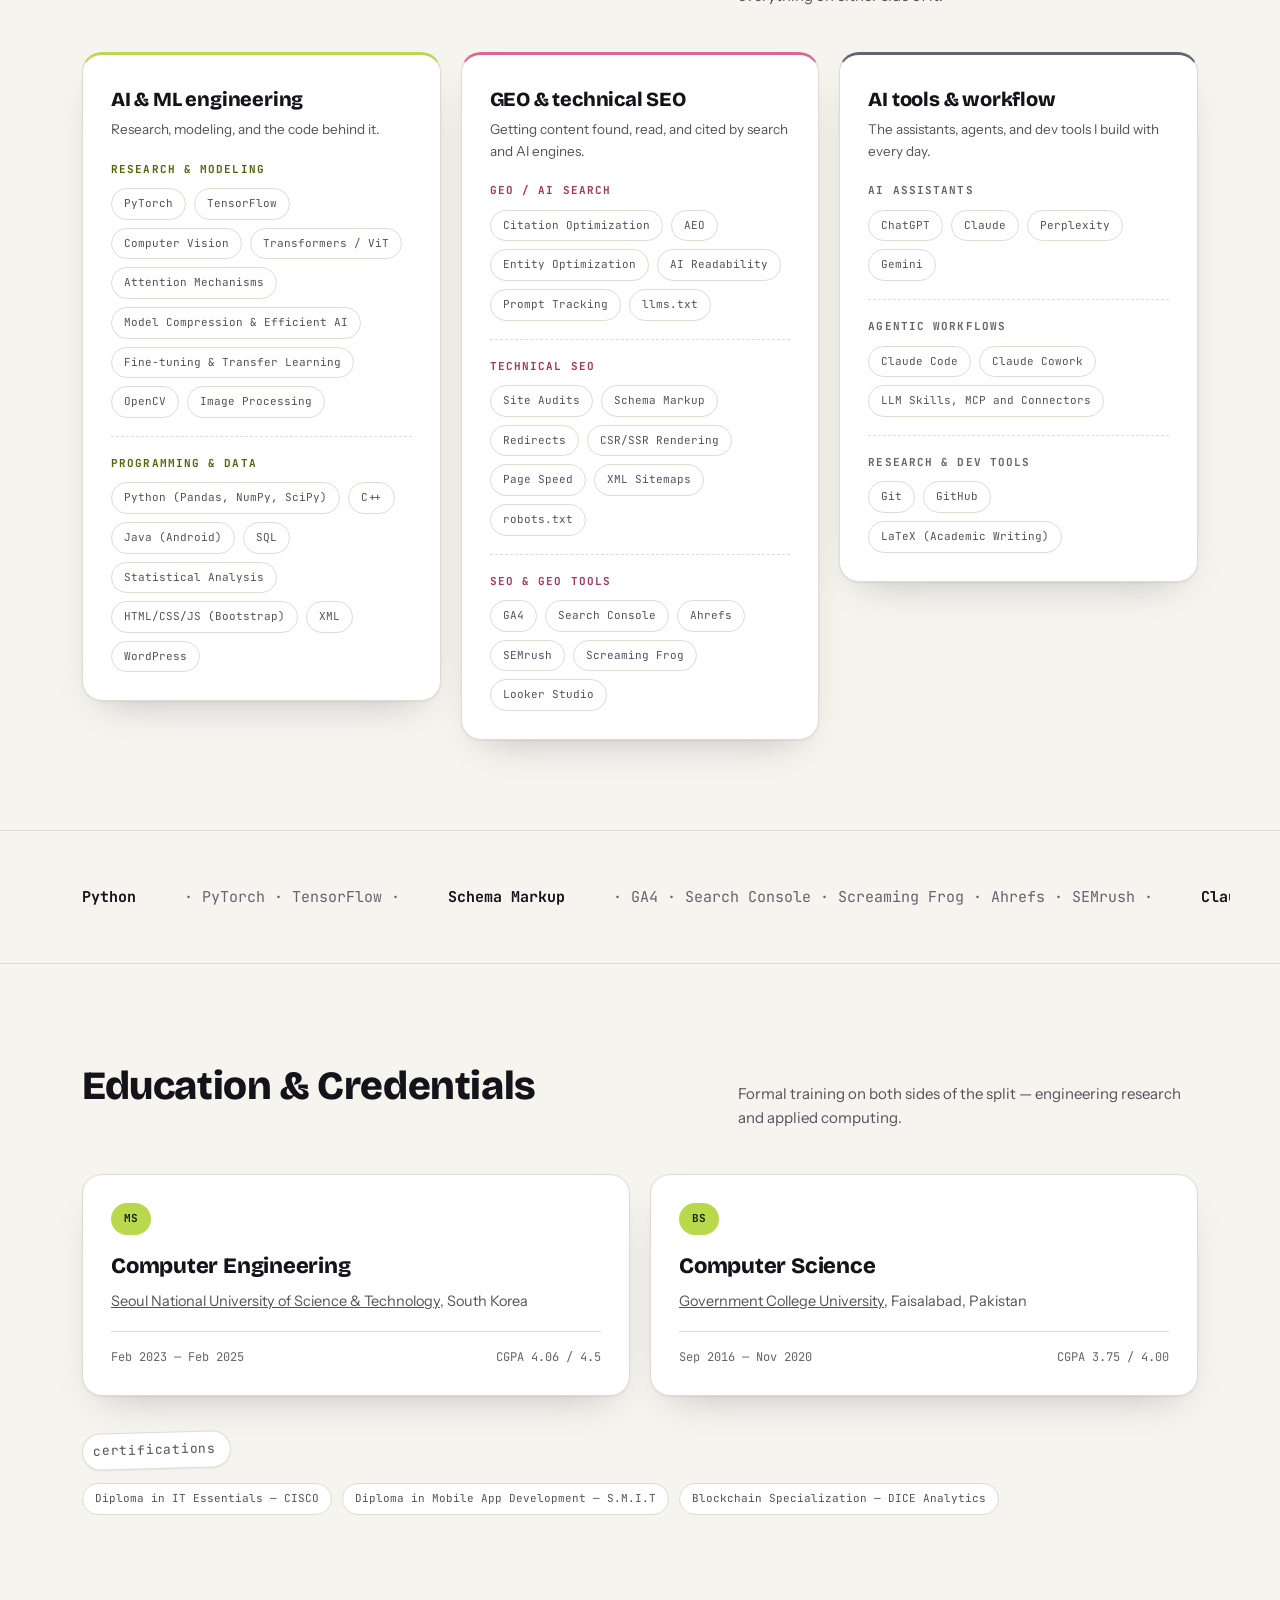
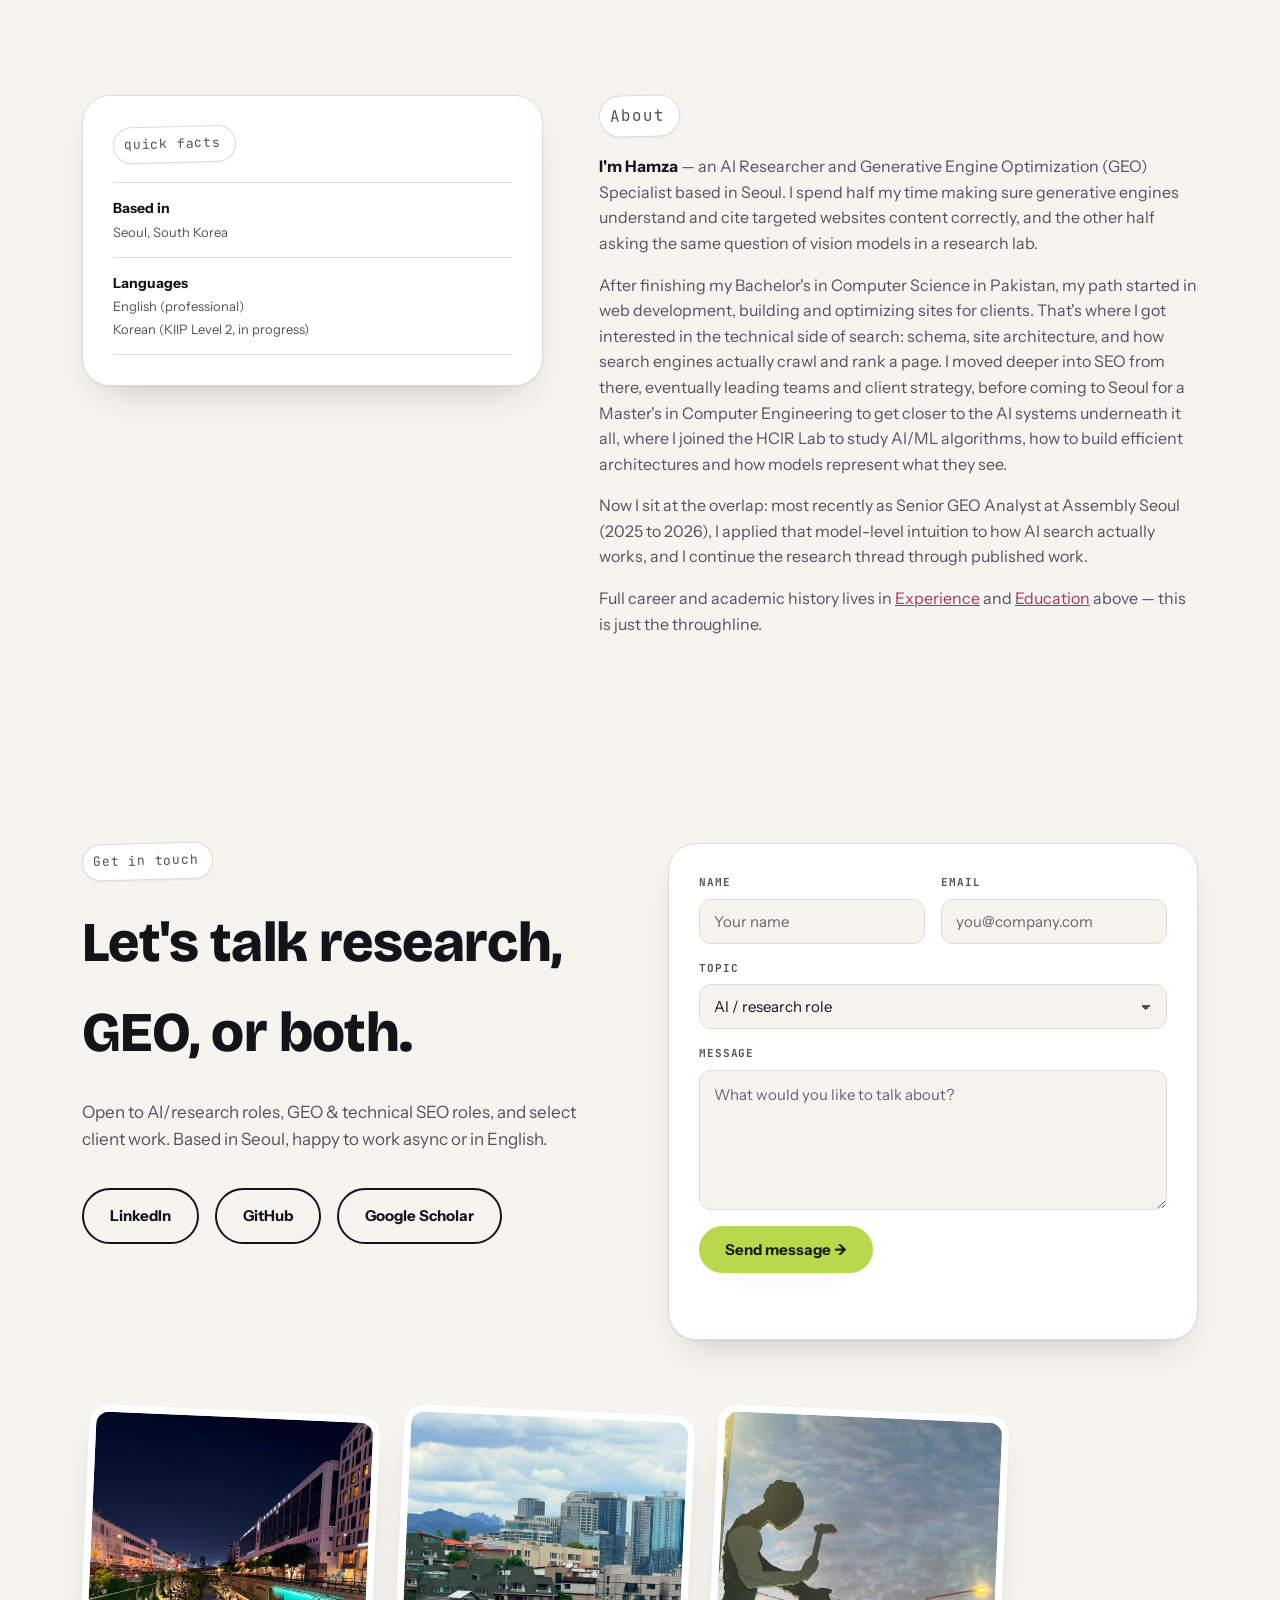
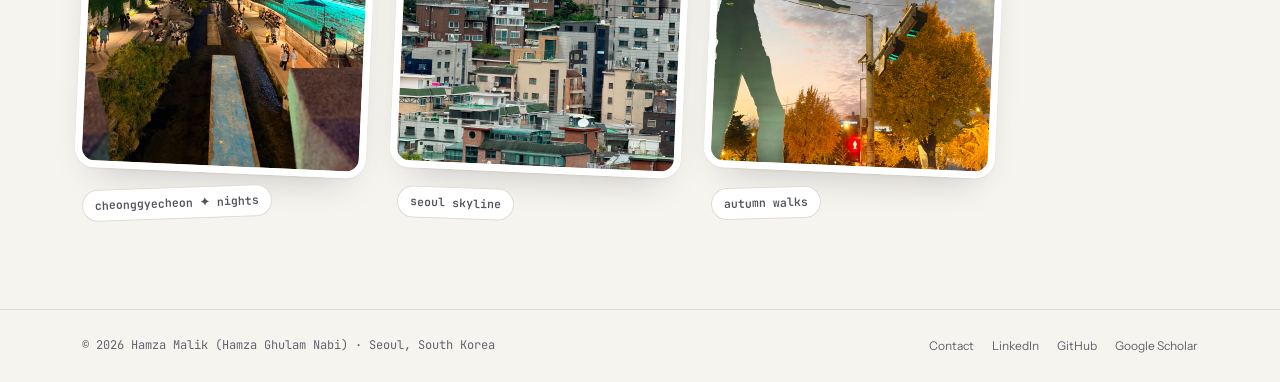
==== commit 55ddd59f: "Replace public email with contact form (FormSubmit)" ====
--- a/index.html
+++ b/index.html
@@ -443,6 +443,30 @@
   #contact{padding:100px 0 60px;}
   #contact h2{font-size:clamp(30px, 5.4vw, 56px); font-weight:800; max-width:16ch;}
   .contact-row{display:flex; gap:16px; margin-top:34px; flex-wrap:wrap;}
+  .contact-grid{display:grid; grid-template-columns:1fr 1fr; gap:56px; align-items:start;}
+  @media (max-width:900px){ .contact-grid{grid-template-columns:1fr; gap:36px;} }
+  .contact-form{ background:var(--bg-elevated); border:1px solid var(--border); border-radius:var(--radius-l);
+    padding:30px; box-shadow:var(--shadow); display:flex; flex-direction:column; gap:16px; }
+  .cf-row{display:grid; grid-template-columns:1fr 1fr; gap:16px;}
+  @media (max-width:600px){ .cf-row{grid-template-columns:1fr;} }
+  .cf-field{display:flex; flex-direction:column; gap:7px;}
+  .cf-field label{ font-family:var(--font-mono); font-size:11px; letter-spacing:.08em; text-transform:uppercase;
+    font-weight:700; color:var(--text-muted); }
+  .cf-field input, .cf-field textarea, .cf-field select{
+    font-family:var(--font-body); font-size:15px; color:var(--text); background:var(--bg); border:1.5px solid var(--border);
+    border-radius:12px; padding:12px 14px; width:100%; transition:border-color .18s ease, box-shadow .18s ease; }
+  .cf-field textarea{ min-height:140px; resize:vertical; line-height:1.55; }
+  .cf-field select{ appearance:none; -webkit-appearance:none; cursor:pointer;
+    background-image:linear-gradient(45deg, transparent 50%, var(--text-muted) 50%), linear-gradient(135deg, var(--text-muted) 50%, transparent 50%);
+    background-position:calc(100% - 20px) 52%, calc(100% - 15px) 52%; background-size:5px 5px; background-repeat:no-repeat; padding-right:38px; }
+  .cf-field input::placeholder, .cf-field textarea::placeholder{ color:var(--text-faint); }
+  .cf-field input:focus, .cf-field textarea:focus, .cf-field select:focus{ outline:none; border-color:var(--accent-fill); box-shadow:0 0 0 3px var(--accent-soft); }
+  .cf-hp{ position:absolute; left:-9999px; width:1px; height:1px; overflow:hidden; }
+  .contact-form .btn{ border:none; cursor:pointer; justify-content:center; align-self:flex-start; }
+  .contact-form .btn:disabled{ opacity:.6; cursor:wait; transform:none; }
+  .cf-status{ font-size:14px; min-height:1.4em; }
+  .cf-status.ok{ color:var(--accent); font-weight:600; }
+  .cf-status.err{ color:var(--pink); font-weight:600; }
   .wiggle{animation:wiggle 3.2s ease-in-out infinite;}
   @keyframes wiggle{ 0%,100%{transform:rotate(0deg);} 5%{transform:rotate(-3deg);} 10%{transform:rotate(3deg);} 15%{transform:rotate(0deg);} }
   footer{border-top:1px solid var(--border); padding:26px 0;}
@@ -853,14 +877,47 @@
 
 <section id="contact">
   <div class="wrap">
-    <p class="eyebrow" style="margin-bottom:18px;">Get in touch</p>
-    <h2>Let's talk research,<br>GEO, or both.</h2>
-    <p class="hero-sub">Open to AI/research roles, GEO &amp; technical SEO roles, and select client work. Based in Seoul, happy to work async or in English.</p>
-    <div class="contact-row">
-      <a class="btn btn-solid wiggle" href="mailto:realhamzamalik@gmail.com">Email me →</a>
-      <a class="btn btn-ghost" href="https://linkedin.com/in/realhamzamalik" target="_blank" rel="noopener">LinkedIn</a>
-      <a class="btn btn-ghost" href="https://github.com/realhamzamalik2" target="_blank" rel="noopener">GitHub</a>
-      <a class="btn btn-ghost" href="https://scholar.google.com/citations?user=GUVaYn4AAAAJ" target="_blank" rel="noopener">Google Scholar</a>
+    <div class="contact-grid">
+      <div>
+        <p class="eyebrow" style="margin-bottom:18px;">Get in touch</p>
+        <h2>Let's talk research,<br>GEO, or both.</h2>
+        <p class="hero-sub">Open to AI/research roles, GEO &amp; technical SEO roles, and select client work. Based in Seoul, happy to work async or in English.</p>
+        <div class="contact-row">
+          <a class="btn btn-ghost" href="https://linkedin.com/in/realhamzamalik" target="_blank" rel="noopener">LinkedIn</a>
+          <a class="btn btn-ghost" href="https://github.com/realhamzamalik2" target="_blank" rel="noopener">GitHub</a>
+          <a class="btn btn-ghost" href="https://scholar.google.com/citations?user=GUVaYn4AAAAJ" target="_blank" rel="noopener">Google Scholar</a>
+        </div>
+      </div>
+
+      <form class="contact-form" id="contactForm" novalidate>
+        <div class="cf-hp" aria-hidden="true"><label>Leave this empty <input type="text" name="_honey" tabindex="-1" autocomplete="off"></label></div>
+        <div class="cf-row">
+          <div class="cf-field">
+            <label for="cf-name">Name</label>
+            <input id="cf-name" name="name" type="text" autocomplete="name" placeholder="Your name" required maxlength="100">
+          </div>
+          <div class="cf-field">
+            <label for="cf-email">Email</label>
+            <input id="cf-email" name="email" type="email" autocomplete="email" placeholder="you@company.com" required maxlength="150">
+          </div>
+        </div>
+        <div class="cf-field">
+          <label for="cf-topic">Topic</label>
+          <select id="cf-topic" name="topic">
+            <option>AI / research role</option>
+            <option>GEO / SEO role</option>
+            <option>Client project</option>
+            <option>Research collaboration</option>
+            <option>Something else</option>
+          </select>
+        </div>
+        <div class="cf-field">
+          <label for="cf-message">Message</label>
+          <textarea id="cf-message" name="message" placeholder="What would you like to talk about?" required maxlength="5000"></textarea>
+        </div>
+        <button type="submit" class="btn btn-solid wiggle" id="cfSubmit">Send message →</button>
+        <p class="cf-status" id="cfStatus" role="status" aria-live="polite"></p>
+      </form>
     </div>
   </div>
 </section>
@@ -888,7 +945,7 @@
   <div class="wrap">
     <p>© 2026 Hamza Malik (Hamza Ghulam Nabi) · Seoul, South Korea</p>
     <div class="flinks">
-      <a href="mailto:realhamzamalik@gmail.com">Email</a>
+      <a href="#contact">Contact</a>
       <a href="https://linkedin.com/in/realhamzamalik" target="_blank" rel="noopener">LinkedIn</a>
       <a href="https://github.com/realhamzamalik2" target="_blank" rel="noopener">GitHub</a>
       <a href="https://scholar.google.com/citations?user=GUVaYn4AAAAJ" target="_blank" rel="noopener">Google Scholar</a>
@@ -1058,6 +1115,59 @@
     document.addEventListener('keydown', (e)=>{ if(e.key === 'Escape' && projModal.classList.contains('open')) closeProject(); });
   }
 
+  // ---------- contact form (FormSubmit, no account needed) ----------
+  // FORM_ALIAS is the random string FormSubmit gives after the inbox is confirmed,
+  // so the real email address never appears in this page.
+  const FORM_ALIAS = 'fabc51317952bf1679e16e0fd2ac57af';
+  const form = document.getElementById('contactForm');
+  if(form){
+    const status = document.getElementById('cfStatus');
+    const submit = document.getElementById('cfSubmit');
+    const setStatus = (msg, kind) => { status.textContent = msg; status.className = 'cf-status' + (kind ? ' ' + kind : ''); };
+    form.addEventListener('submit', async (e)=>{
+      e.preventDefault();
+      if(!form.checkValidity()){
+        setStatus('Please fill in your name, a valid email, and a message.', 'err');
+        form.reportValidity();
+        return;
+      }
+      if(form.elements._honey.value){ return; } // bot filled the hidden field
+      if(FORM_ALIAS === 'YOUR_FORMSUBMIT_ALIAS'){
+        setStatus('The form is not connected yet. Please reach out on LinkedIn for now.', 'err');
+        return;
+      }
+      const f = form.elements;
+      const data = {
+        name: f.name.value.trim(),
+        email: f.email.value.trim(),
+        topic: f.topic.value,
+        message: f.message.value.trim(),
+        _subject: 'Portfolio: ' + f.topic.value + ' (from ' + f.name.value.trim() + ')',
+        _replyto: f.email.value.trim(),
+        _template: 'table',
+        _captcha: 'false',
+        _honey: ''
+      };
+      submit.disabled = true; setStatus('Sending…');
+      try{
+        const res = await fetch('https://formsubmit.co/ajax/' + FORM_ALIAS, {
+          method:'POST', headers:{'Content-Type':'application/json', 'Accept':'application/json'}, body:JSON.stringify(data)
+        });
+        const out = await res.json().catch(()=>({}));
+        if(res.ok && String(out.success) === 'true'){
+          form.reset();
+          setStatus('Thanks! Your message is on its way. I usually reply within a couple of days.', 'ok');
+        } else {
+          setStatus('Something went wrong sending your message. Please try again, or reach out on LinkedIn.', 'err');
+        }
+      }catch(err){
+        setStatus('Could not send right now (network error). Please try again, or reach out on LinkedIn.', 'err');
+      }finally{
+        submit.disabled = false;
+      }
+    });
+  }
+
   // ---------- light / dark toggle ----------
   const themeBtn = document.getElementById('themeToggle');
   const themeMeta = document.querySelector('meta[name="theme-color"]');
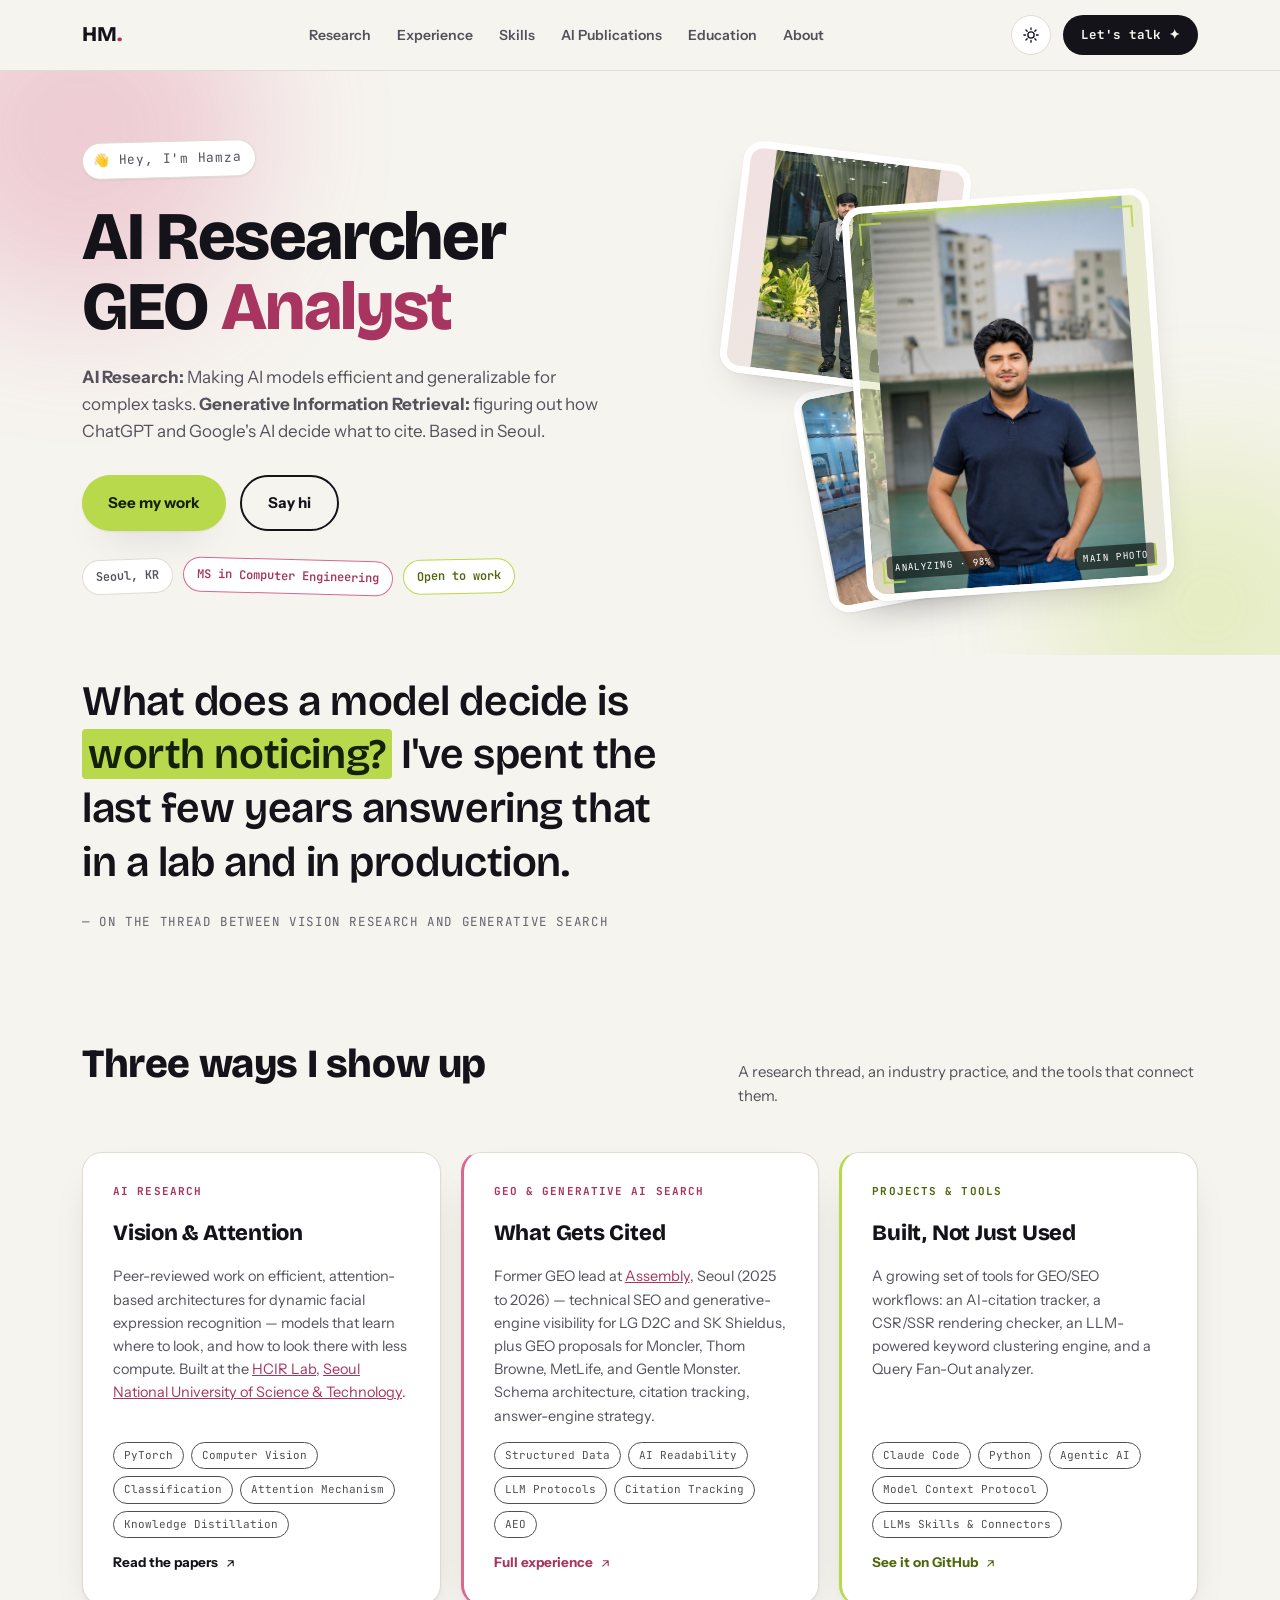
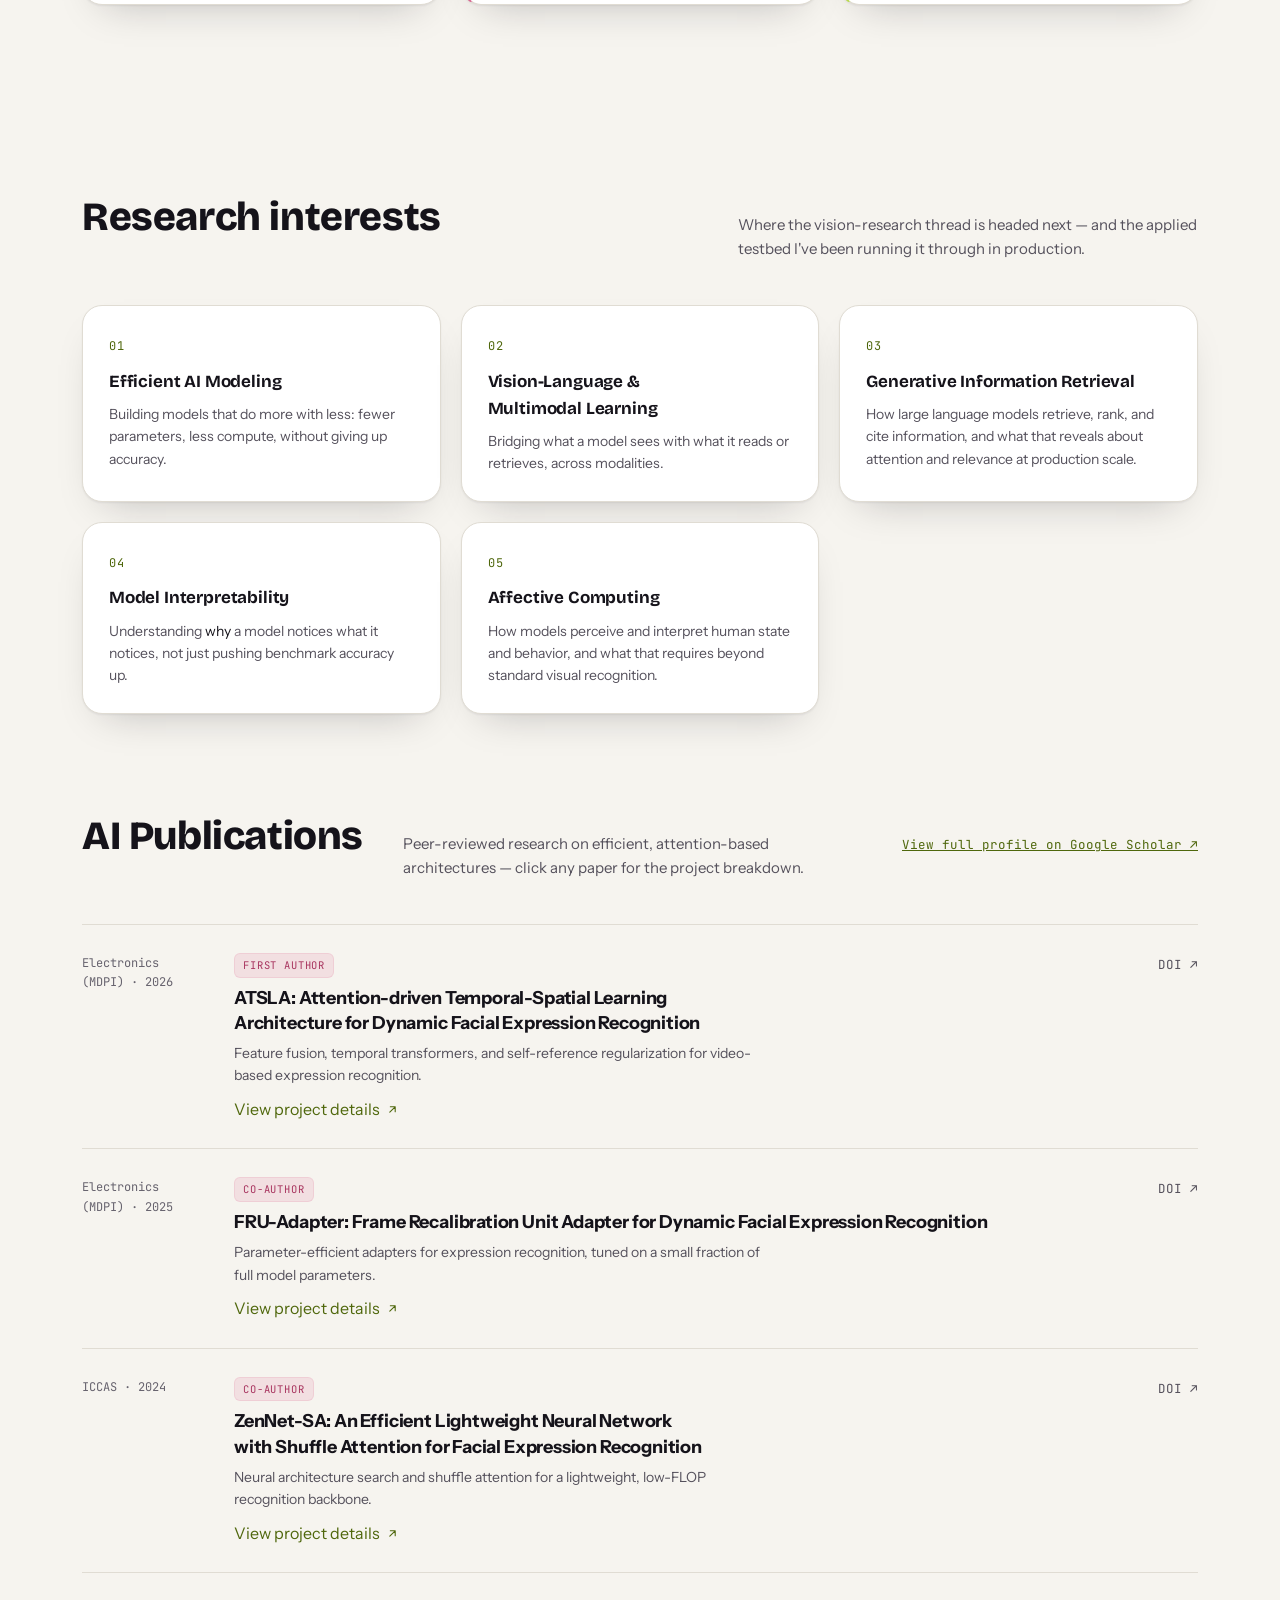
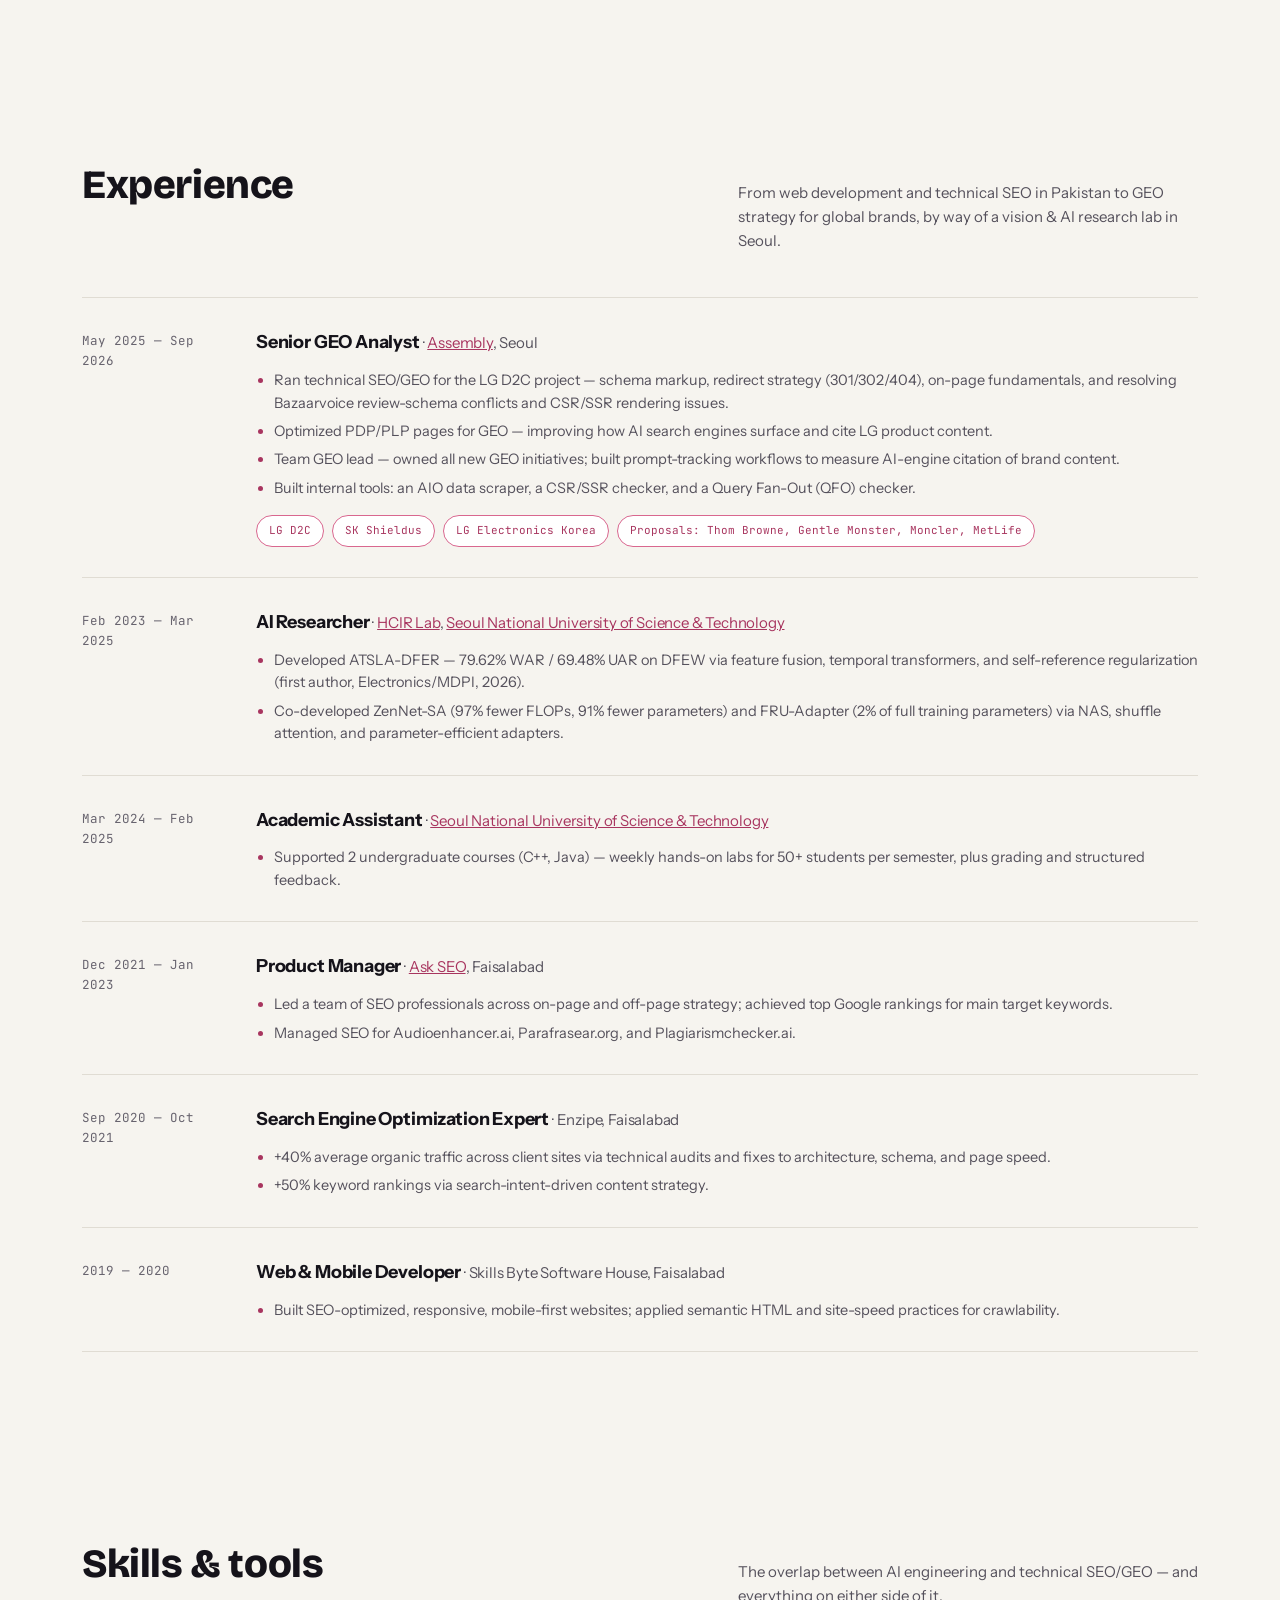
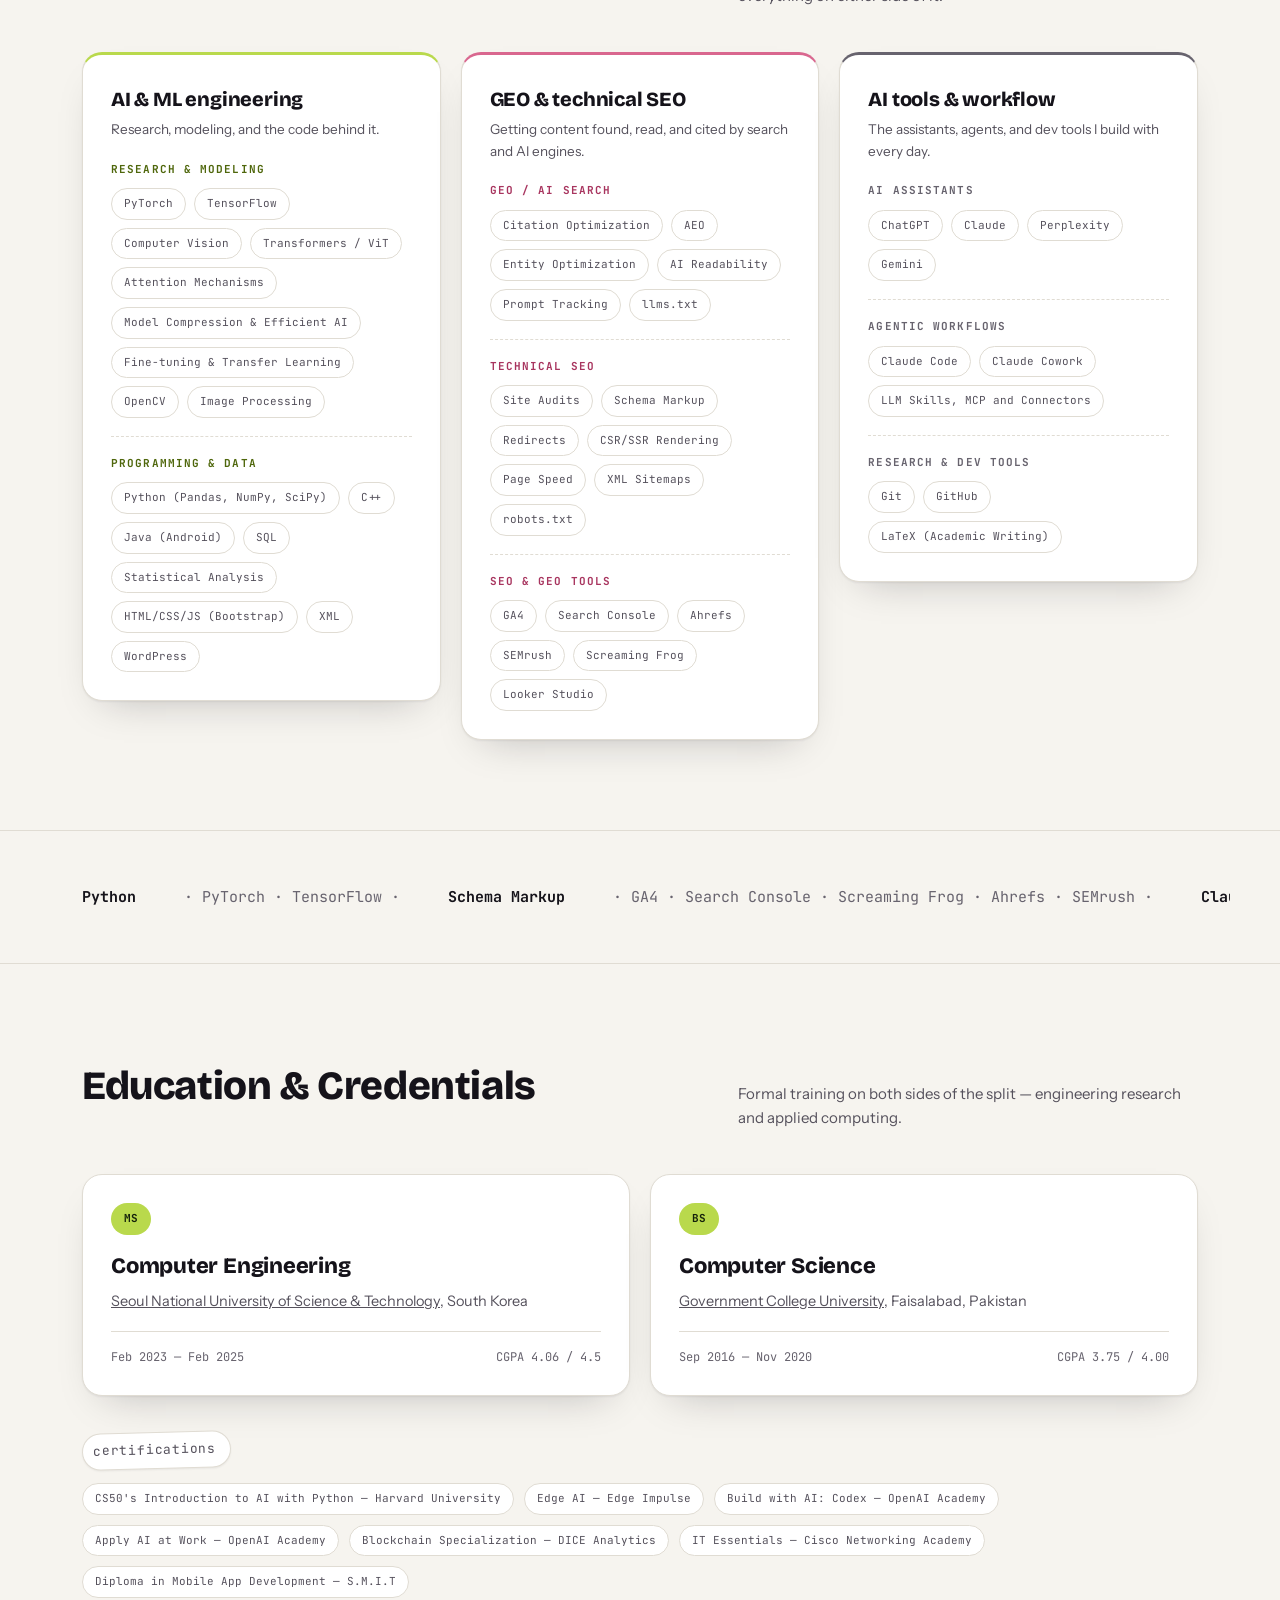
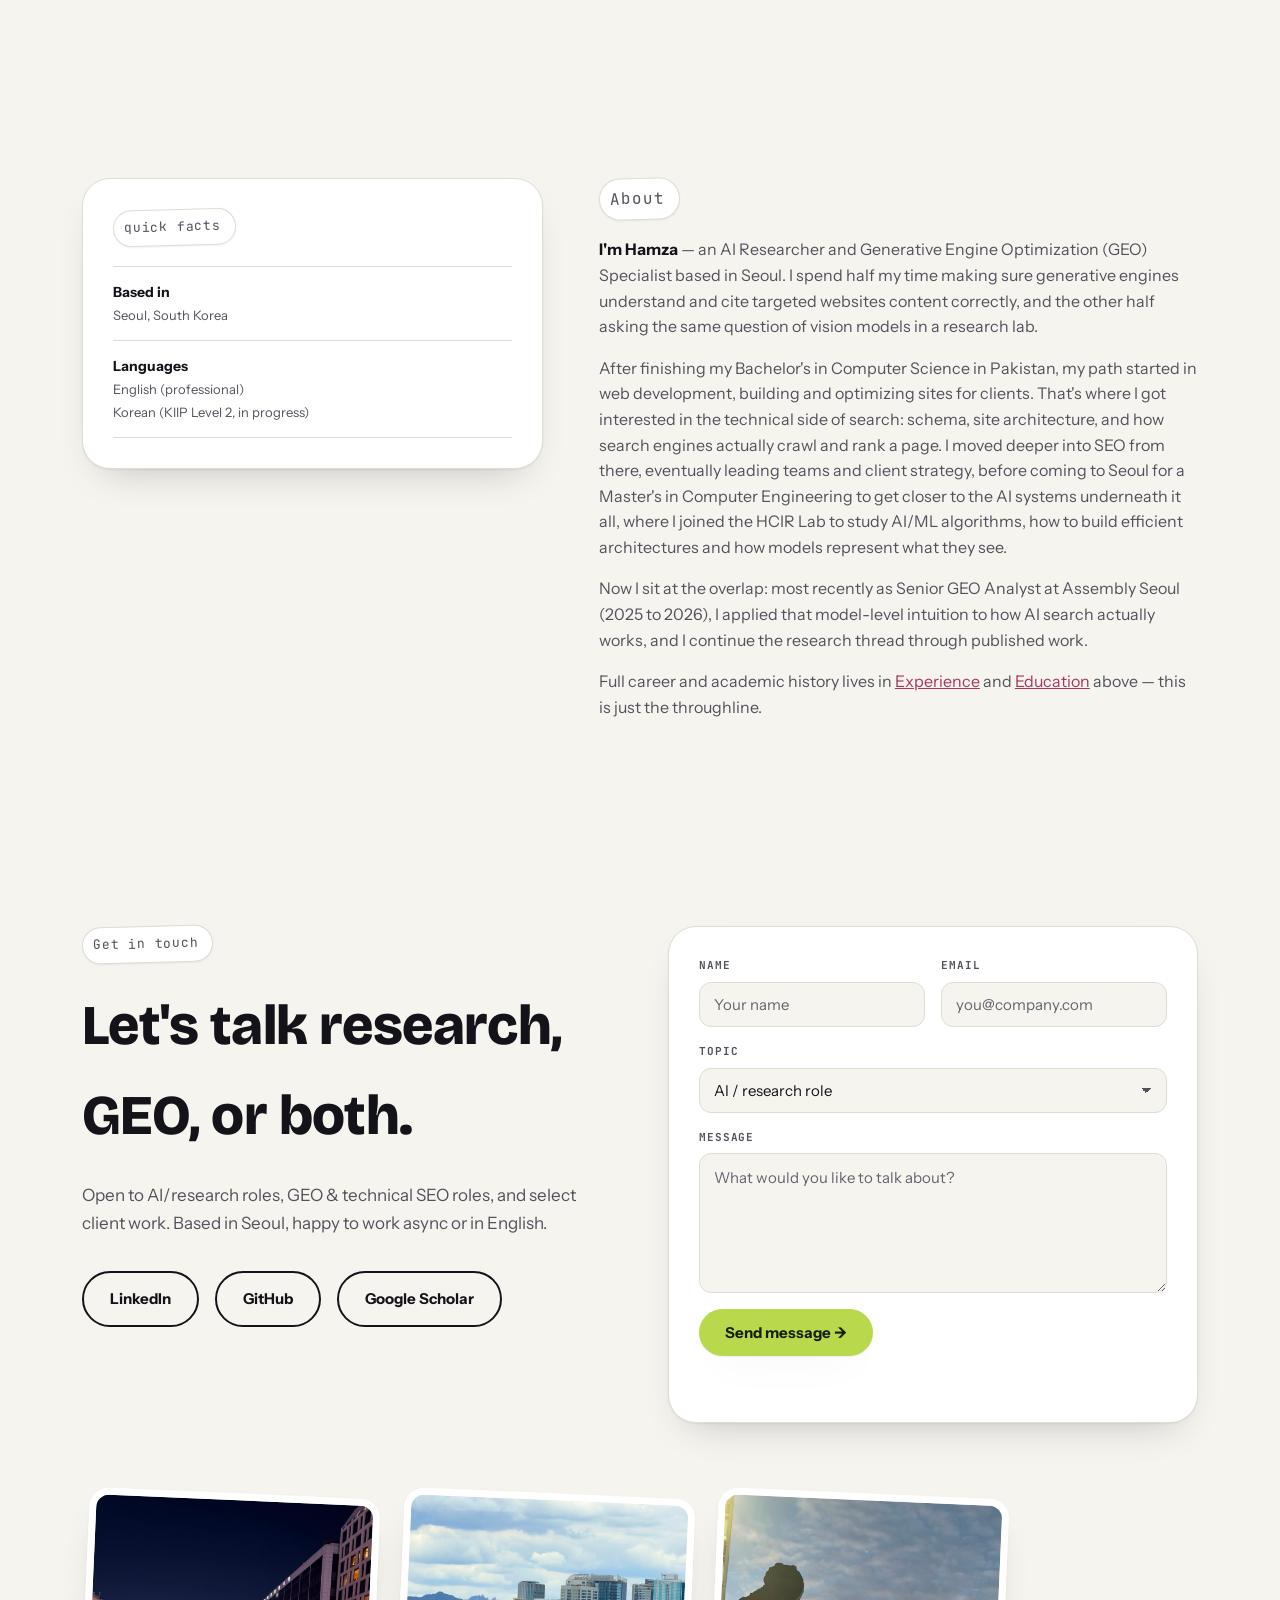
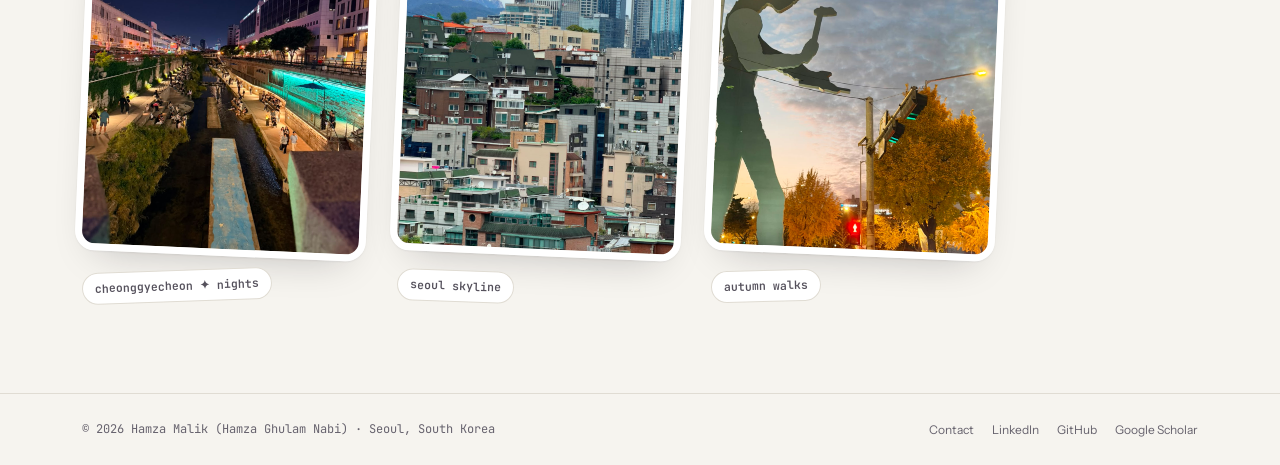
==== commit 23de92d9: "Add new certifications: CS50 AI, Edge AI, OpenAI Academy" ====
--- a/index.html
+++ b/index.html
@@ -848,9 +848,13 @@
     <div class="cert-row reveal">
       <p class="eyebrow" style="margin-bottom:14px;">certifications</p>
       <div class="tags">
-        <span class="tag-chip">Diploma in IT Essentials — CISCO</span>
+        <span class="tag-chip">CS50's Introduction to AI with Python — Harvard University</span>
+        <span class="tag-chip">Edge AI — Edge Impulse</span>
+        <span class="tag-chip">Build with AI: Codex — OpenAI Academy</span>
+        <span class="tag-chip">Apply AI at Work — OpenAI Academy</span>
+        <span class="tag-chip">Blockchain Specialization — DICE Analytics</span>
+        <span class="tag-chip">IT Essentials — Cisco Networking Academy</span>
         <span class="tag-chip">Diploma in Mobile App Development — S.M.I.T</span>
-        <span class="tag-chip">Blockchain Specialization — DICE Analytics</span>
       </div>
     </div>
   </div>
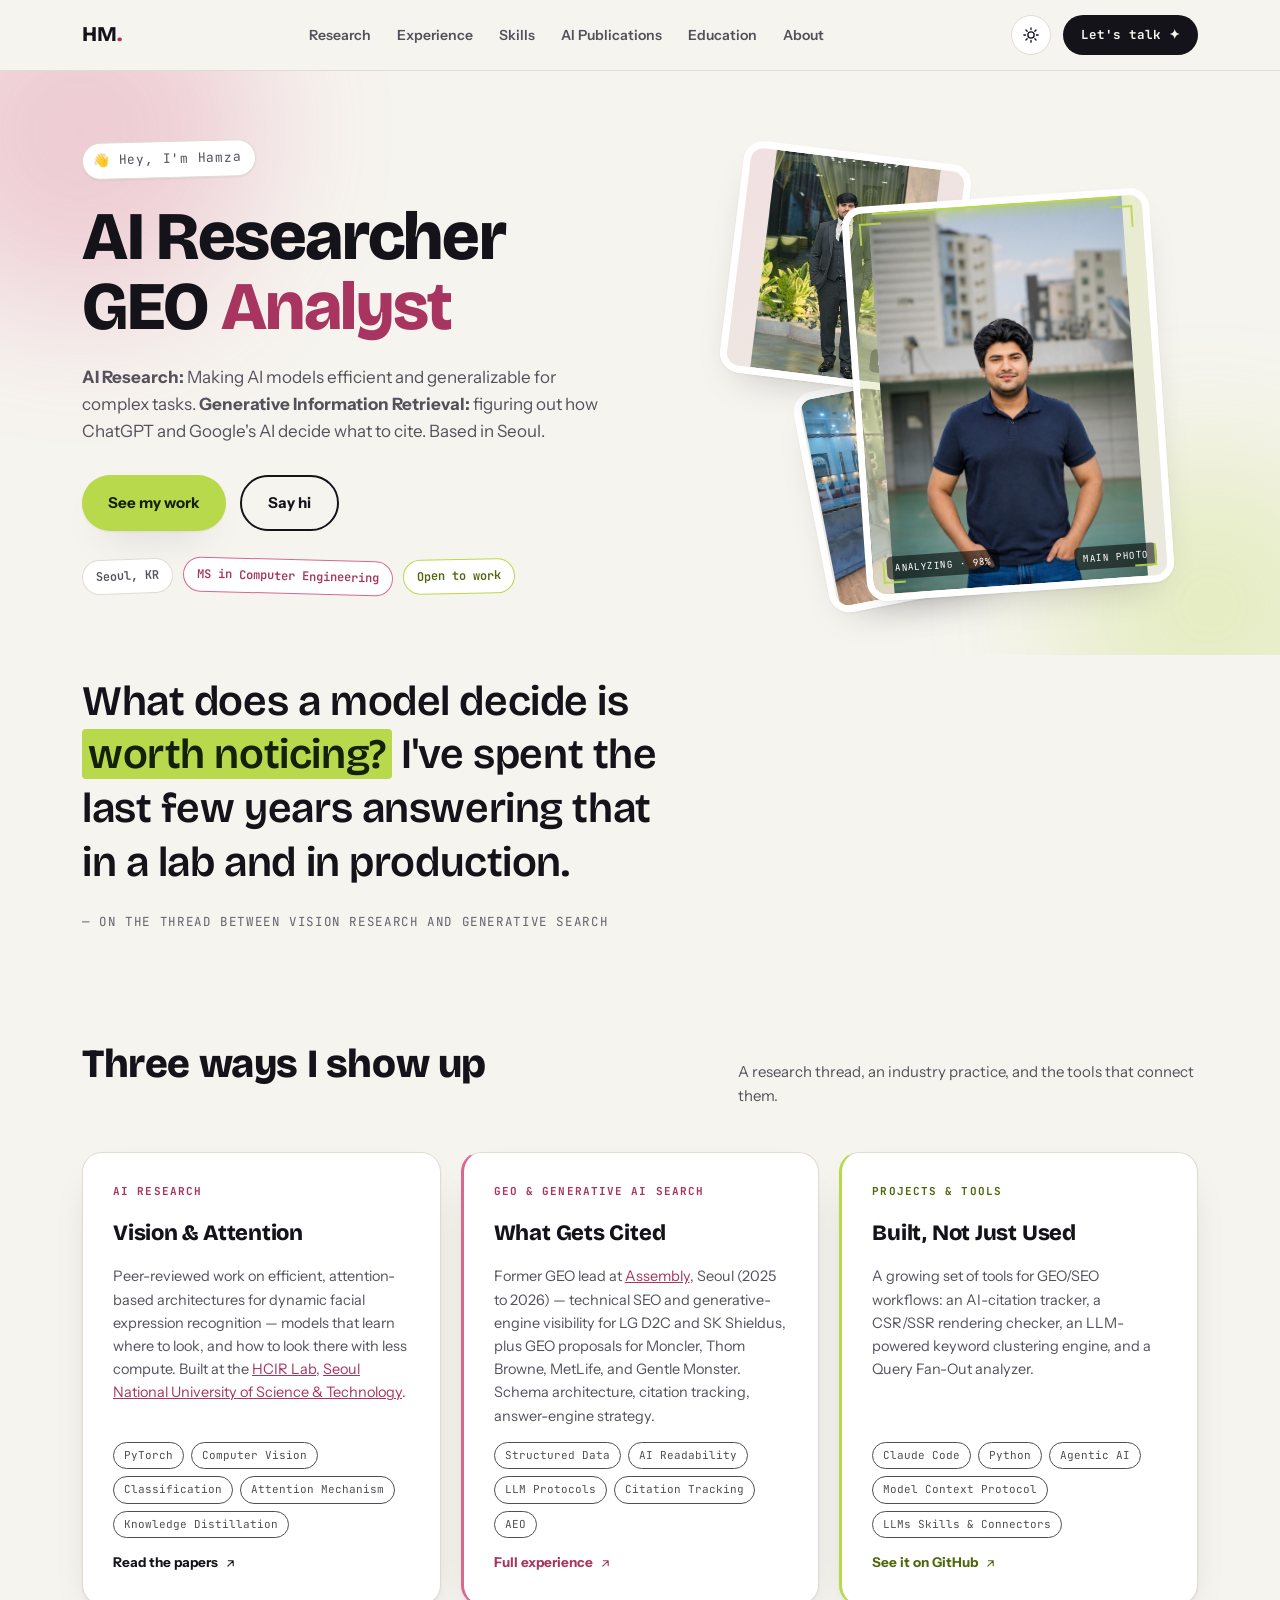
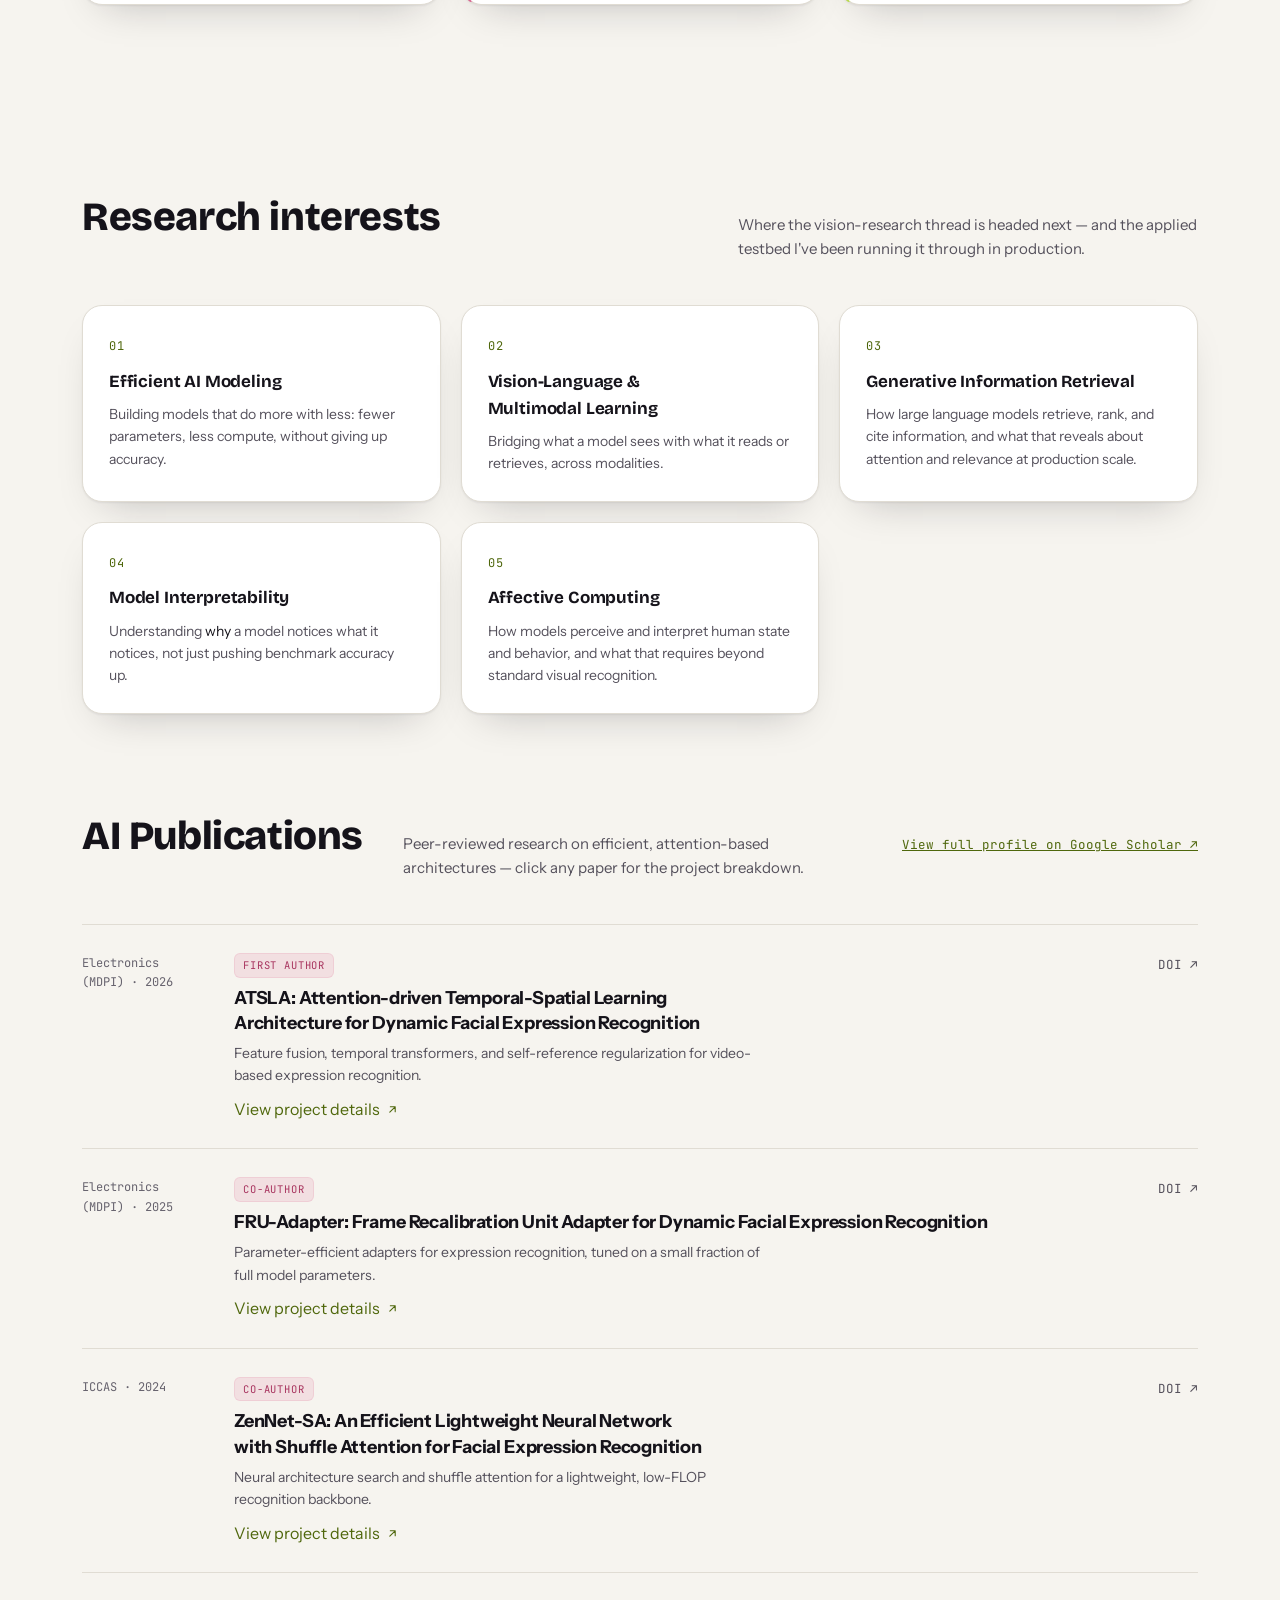
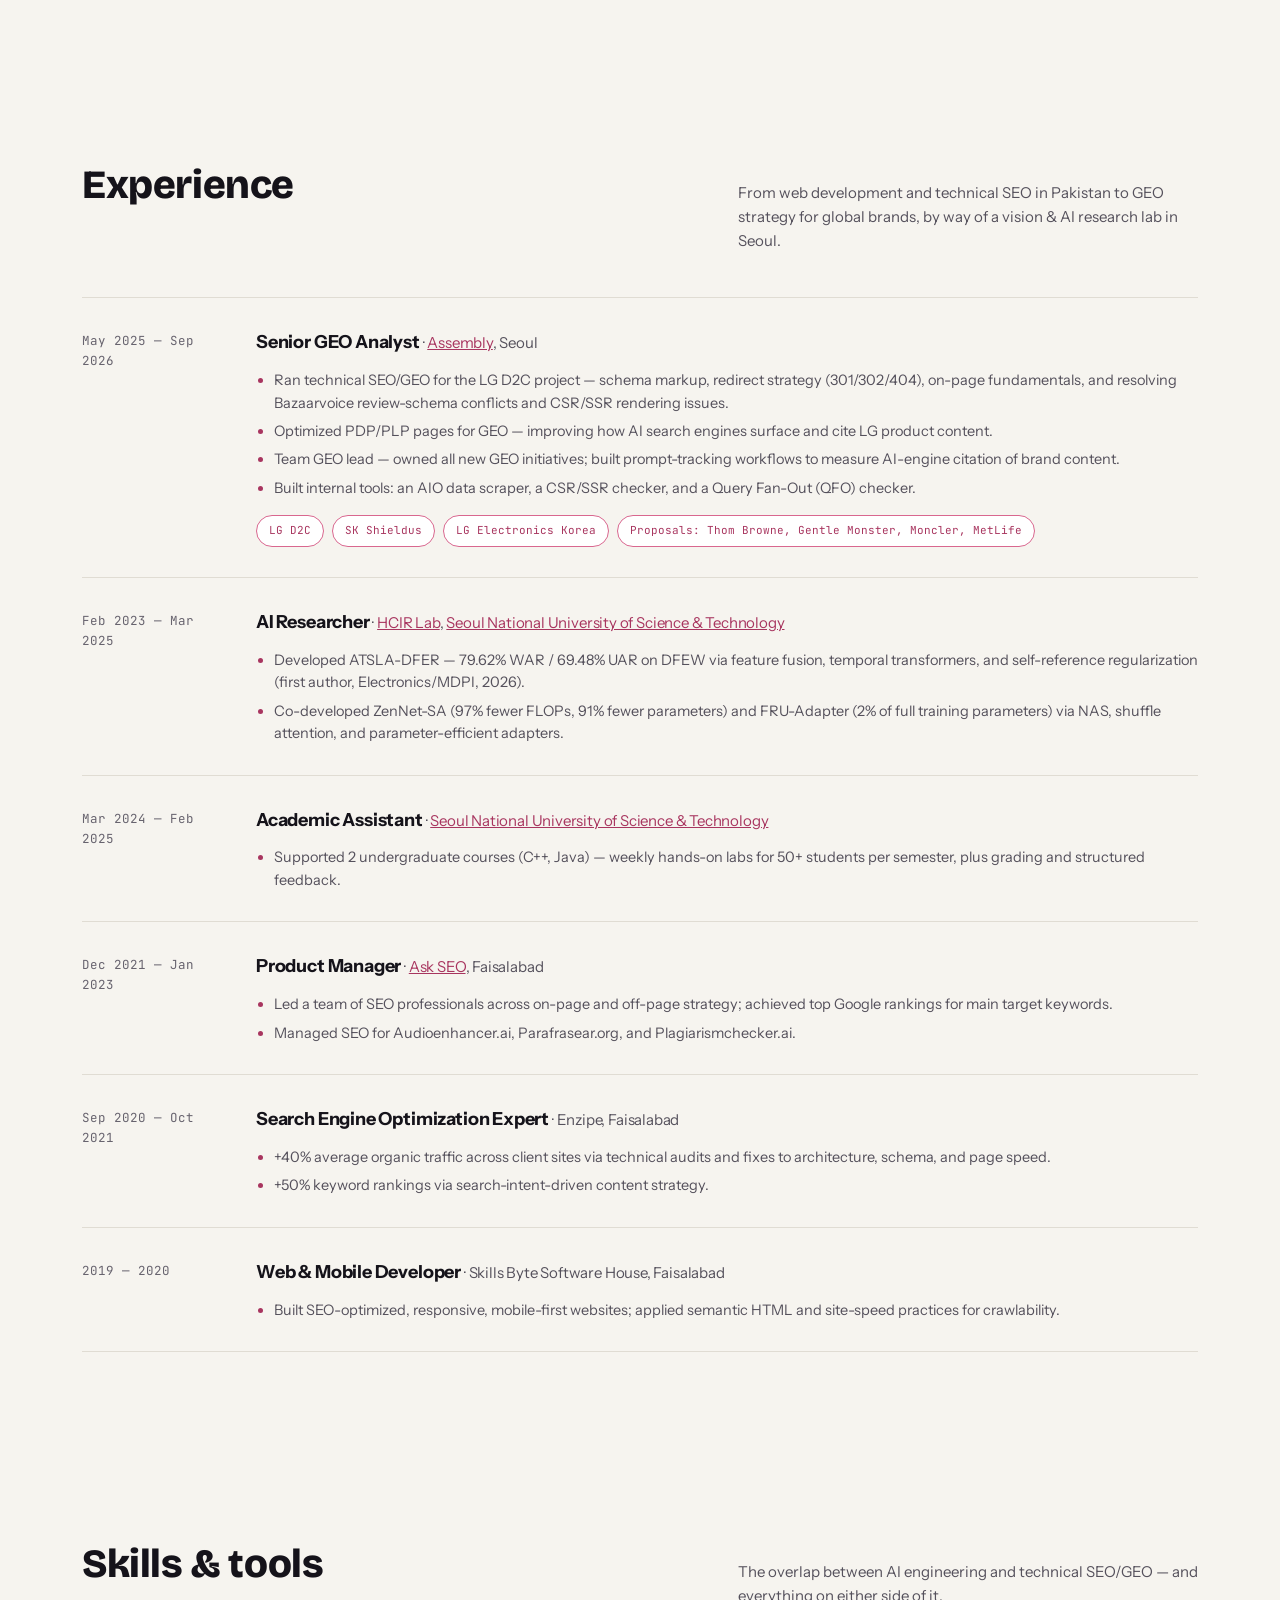
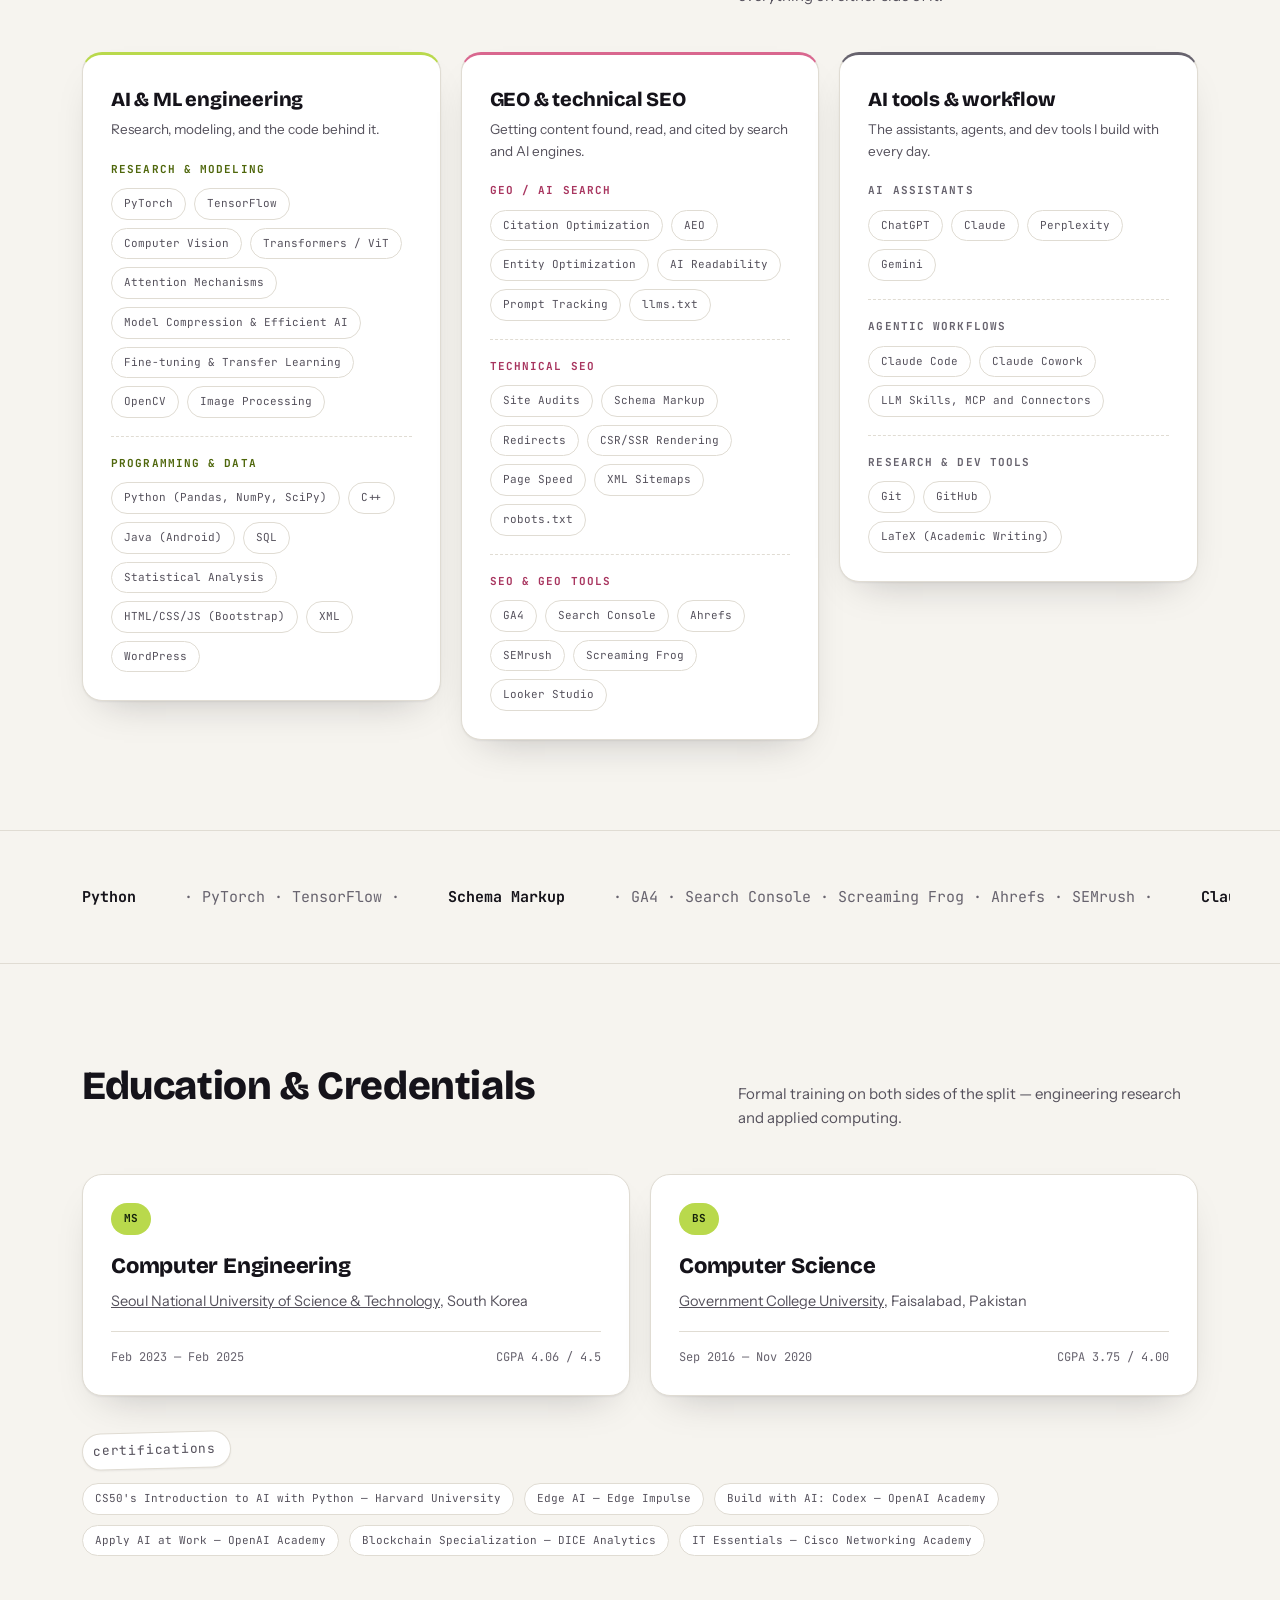
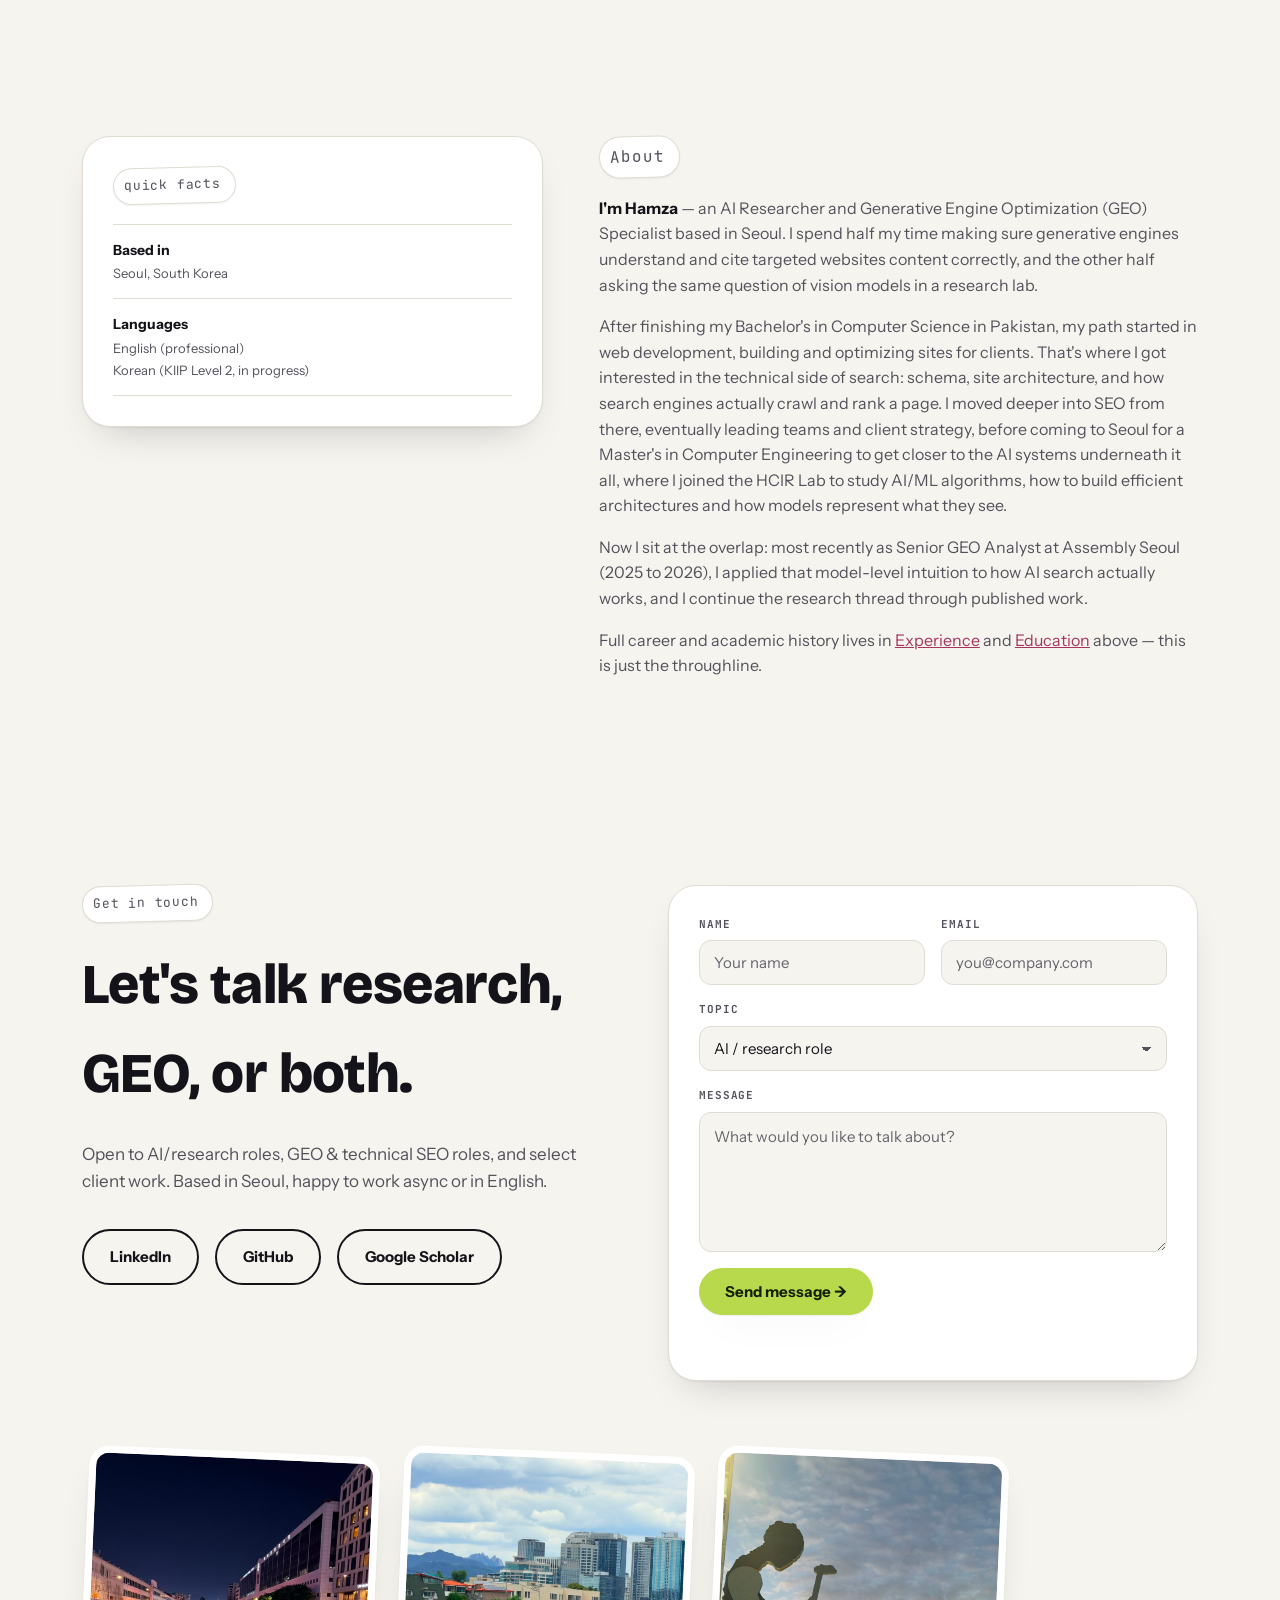
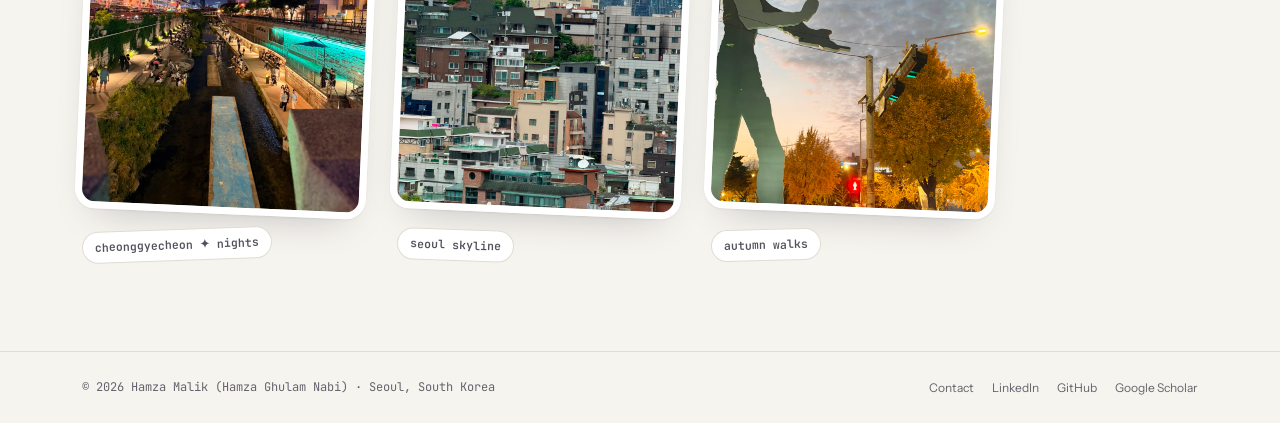
==== commit 6353b9de: "Remove S.M.I.T entry from certifications" ====
--- a/index.html
+++ b/index.html
@@ -854,7 +854,6 @@
         <span class="tag-chip">Apply AI at Work — OpenAI Academy</span>
         <span class="tag-chip">Blockchain Specialization — DICE Analytics</span>
         <span class="tag-chip">IT Essentials — Cisco Networking Academy</span>
-        <span class="tag-chip">Diploma in Mobile App Development — S.M.I.T</span>
       </div>
     </div>
   </div>
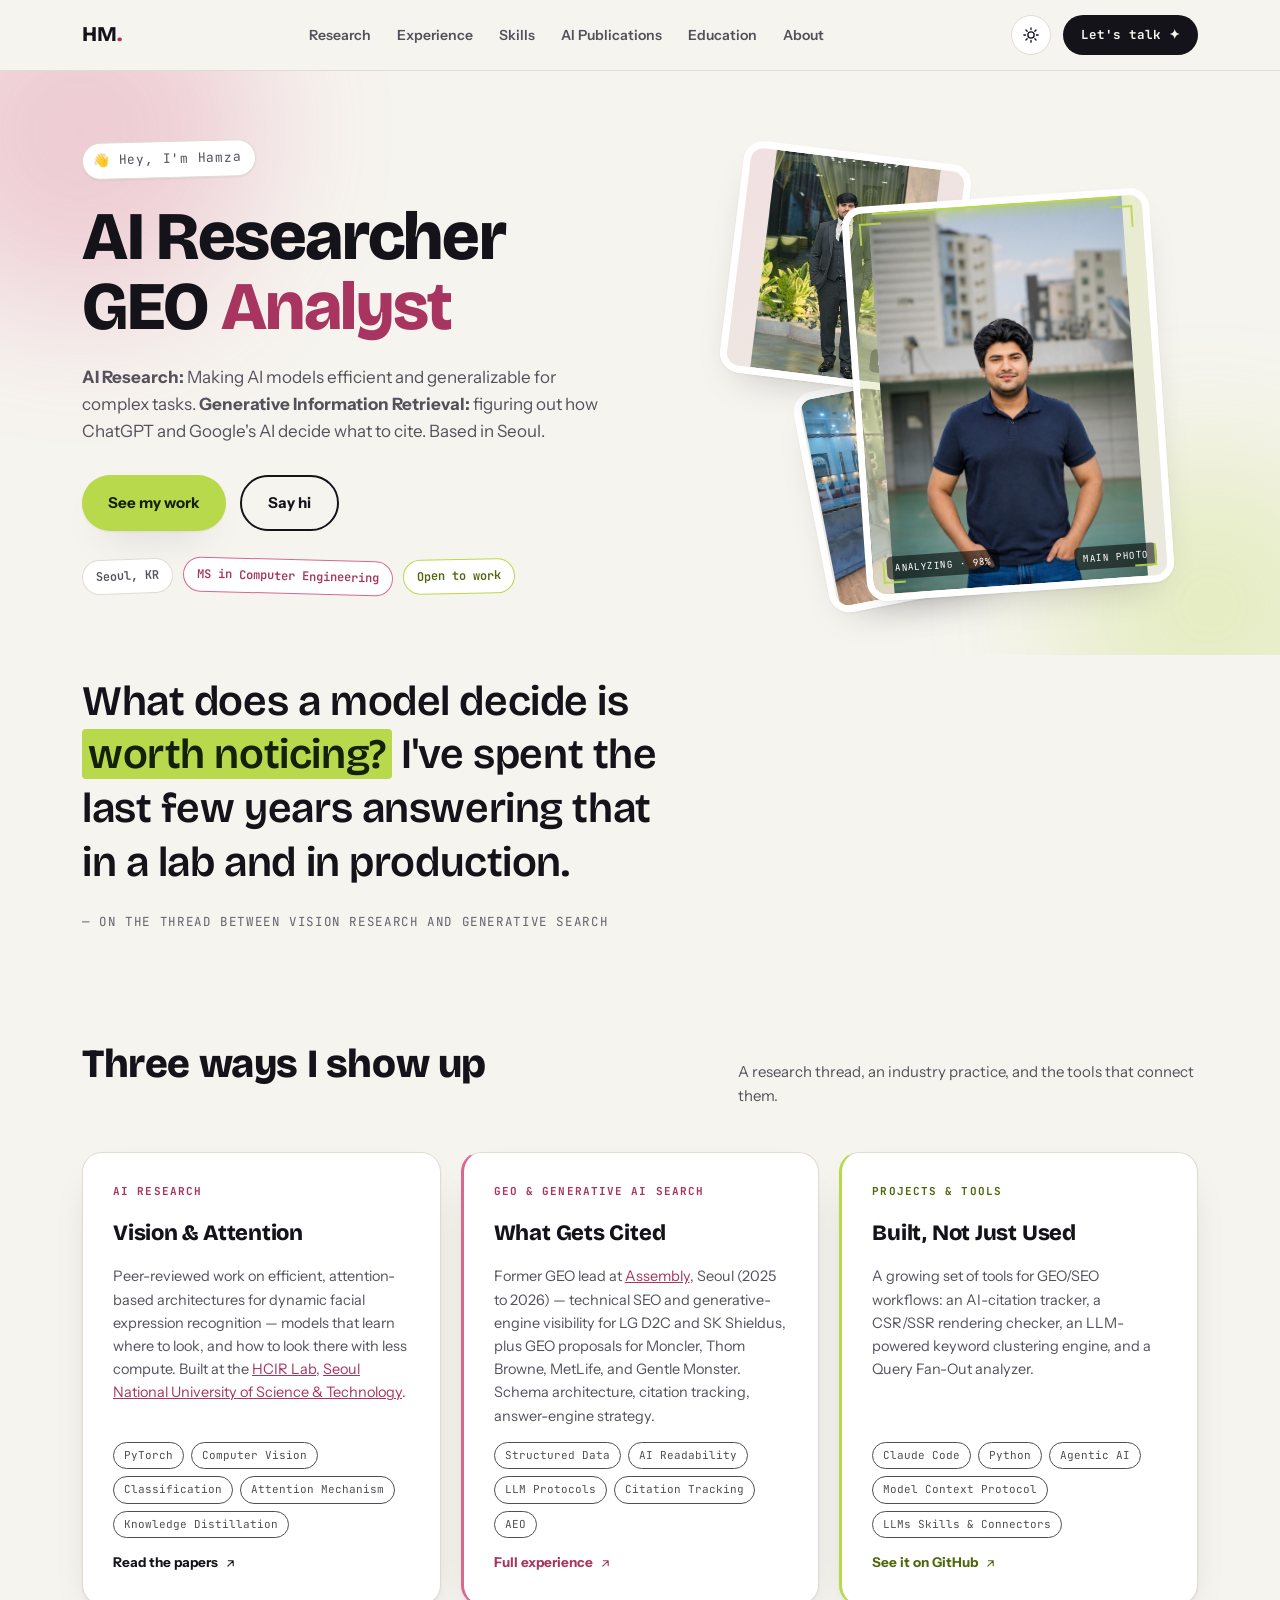
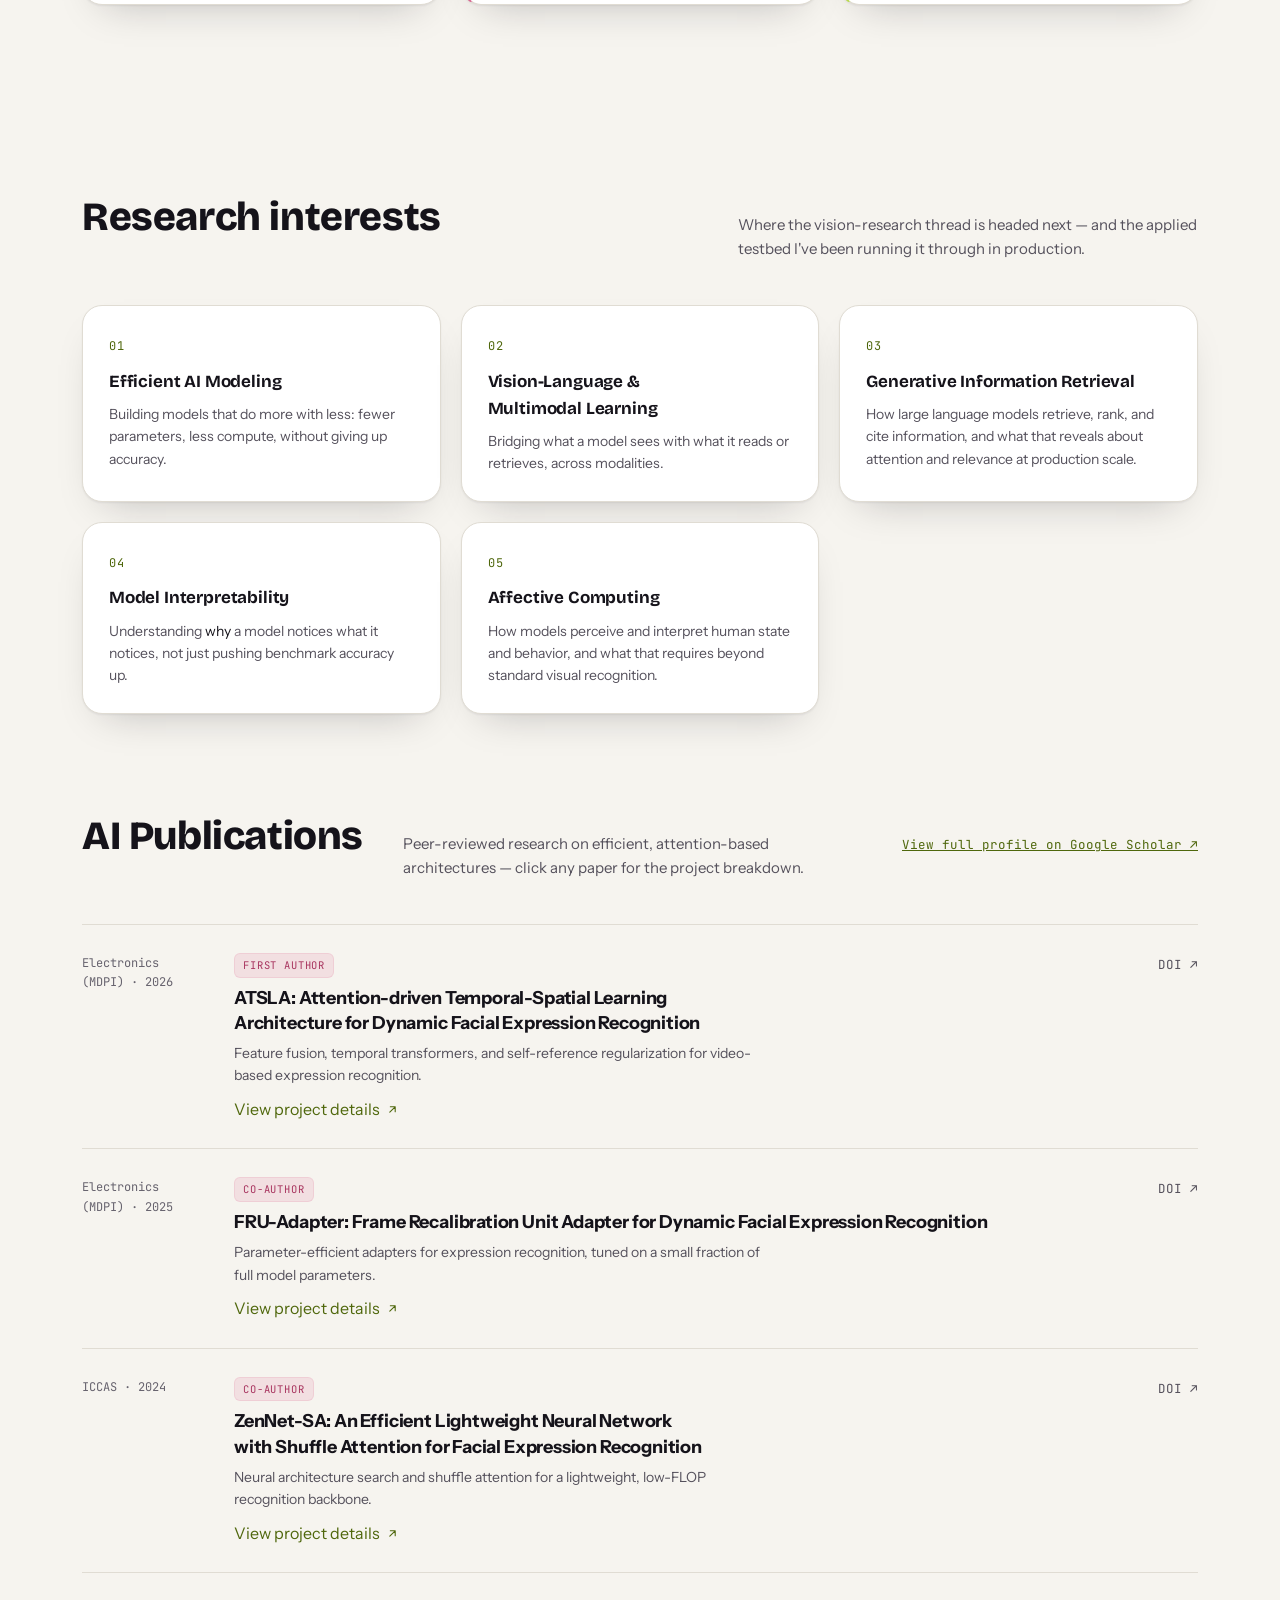
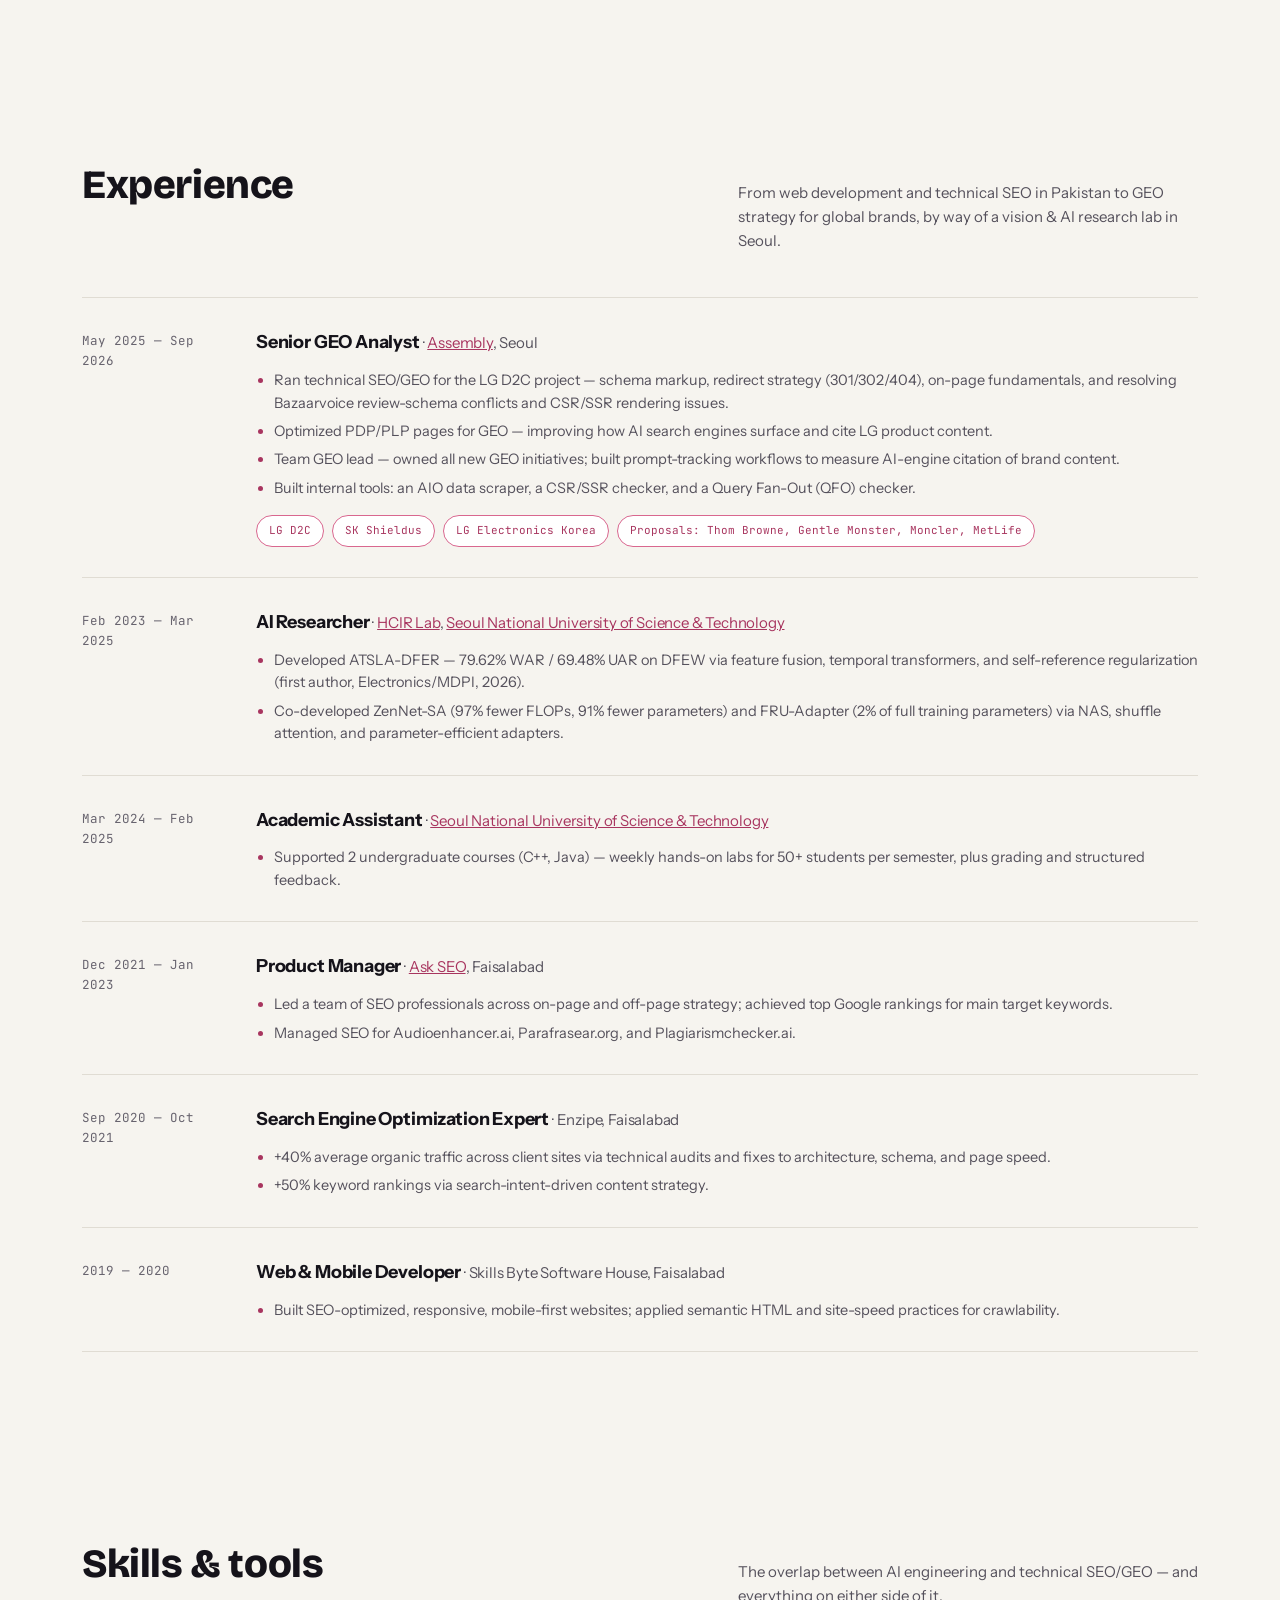
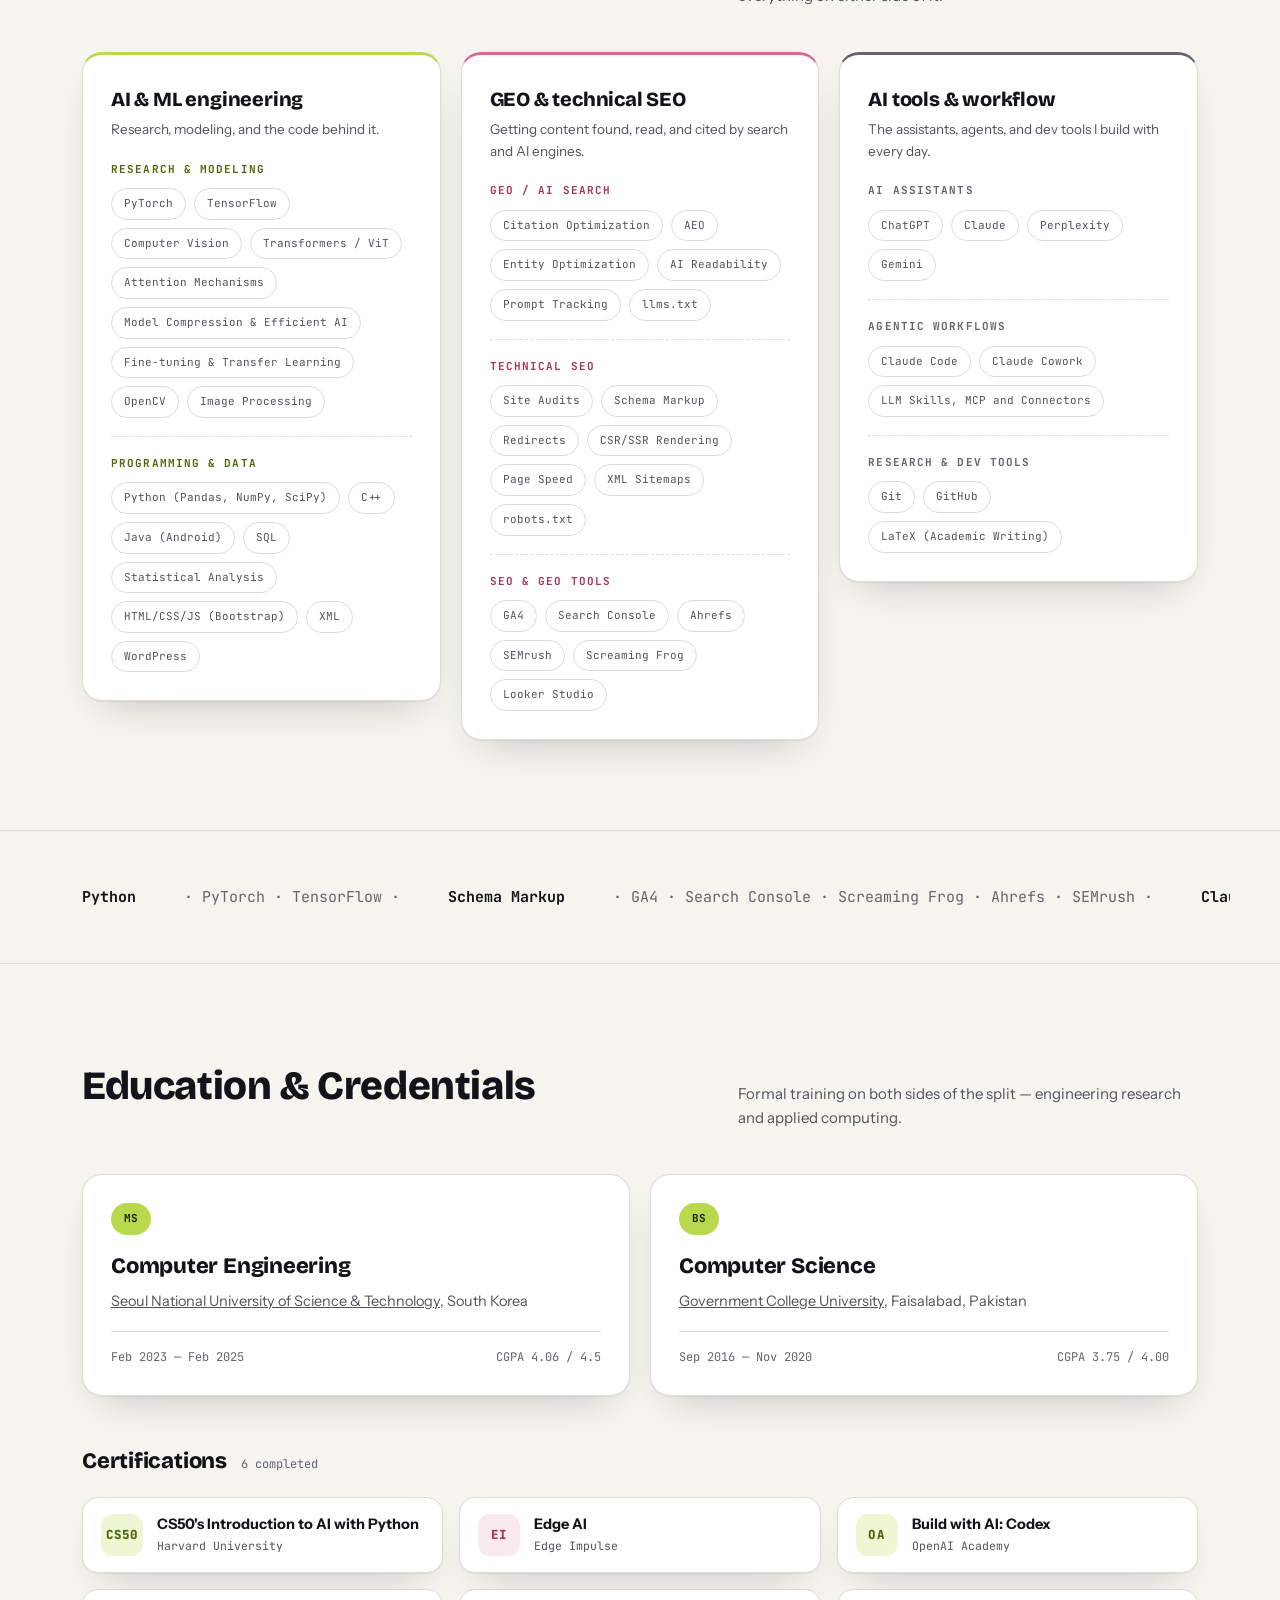
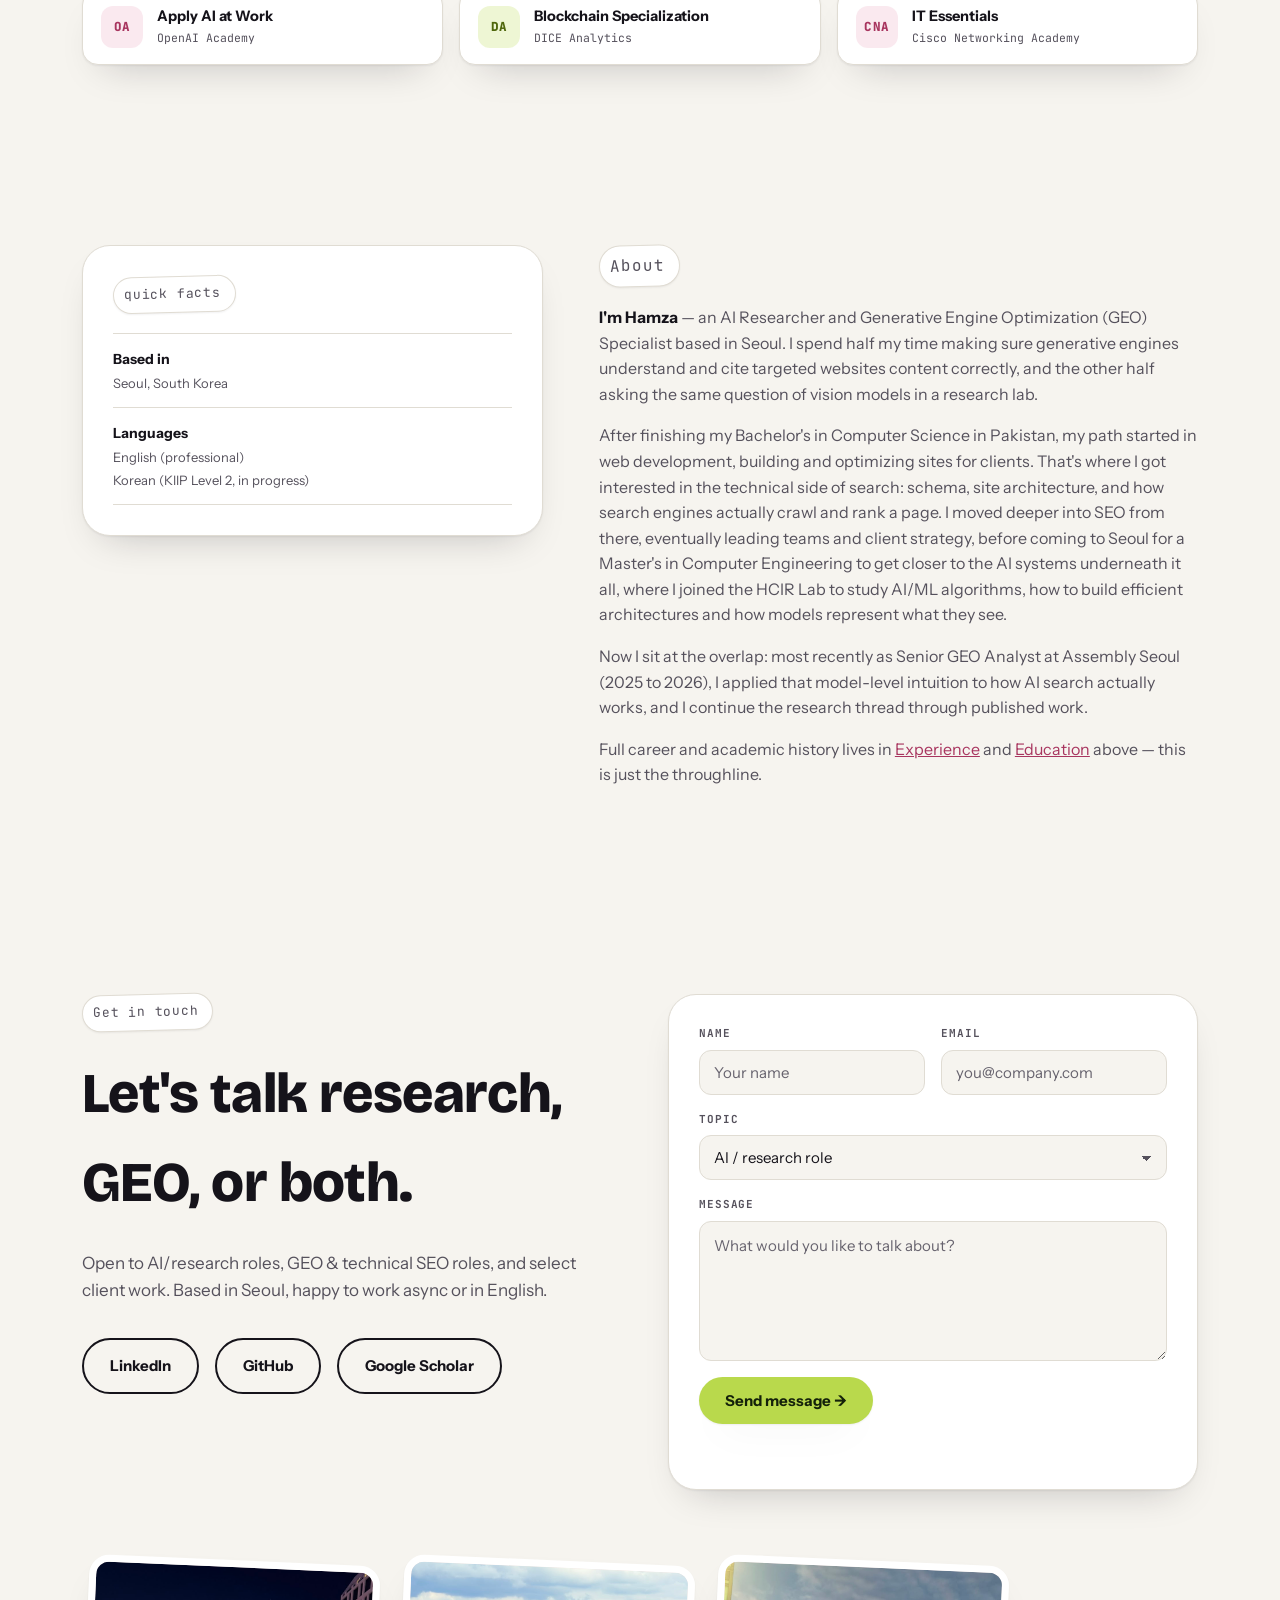
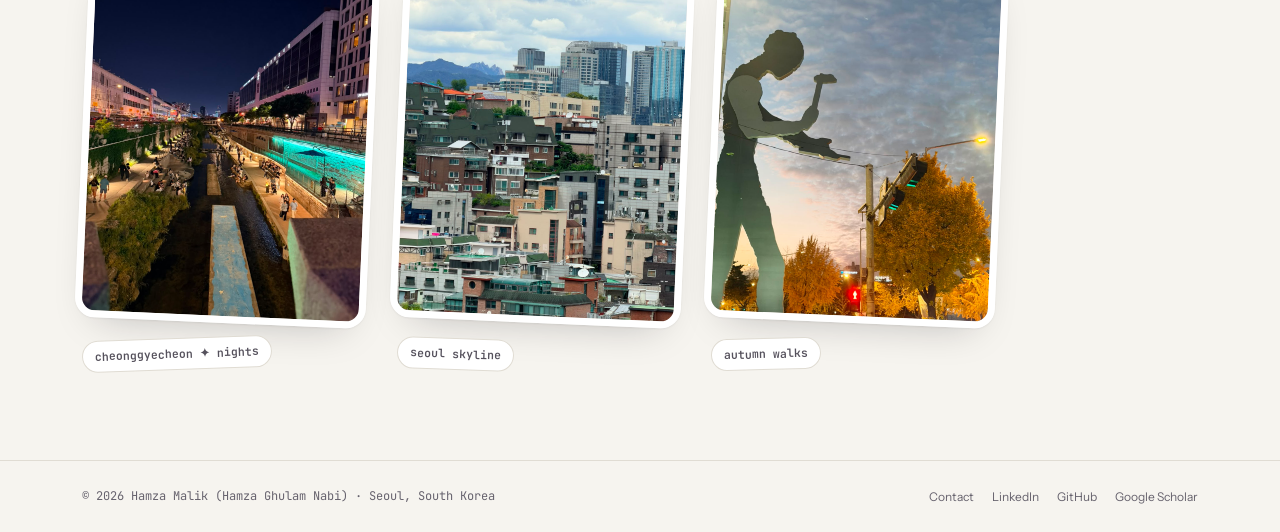
==== commit e8064bf7: "Redesign certifications as cards" ====
--- a/index.html
+++ b/index.html
@@ -362,8 +362,23 @@
   .edu-card .edu-school{ color:var(--text-muted); font-size:14.5px; margin-top:6px; }
   .edu-card .edu-meta{ display:flex; justify-content:space-between; gap:12px; margin-top:18px; padding-top:16px;
     border-top:1px solid var(--border); font-family:var(--font-mono); font-size:12px; color:var(--text-faint); flex-wrap:wrap; }
-  .cert-row{ margin-top:36px; }
-  .cert-row .tags{ display:flex; flex-wrap:wrap; gap:10px; }
+  .cert-row{ margin-top:48px; }
+  .cert-head{ display:flex; align-items:baseline; gap:14px; margin-bottom:18px; }
+  .cert-head h3{ font-size:22px; font-weight:800; }
+  .cert-head span{ font-family:var(--font-mono); font-size:12px; color:var(--text-faint); }
+  .cert-grid{ display:grid; grid-template-columns:repeat(3, 1fr); gap:16px; }
+  @media (max-width:900px){ .cert-grid{grid-template-columns:1fr 1fr;} }
+  @media (max-width:600px){ .cert-grid{grid-template-columns:1fr;} }
+  .cert-card{ display:flex; align-items:center; gap:14px; background:var(--bg-elevated); border:1px solid var(--border);
+    border-radius:16px; padding:16px 18px; box-shadow:var(--shadow); transition:transform .2s ease, border-color .2s ease; }
+  .cert-card:hover{ transform:translateY(-3px); border-color:var(--accent-fill); }
+  .cert-card:nth-child(even):hover{ border-color:var(--pink-fill); }
+  .cert-badge{ flex:none; width:42px; height:42px; border-radius:12px; display:flex; align-items:center; justify-content:center;
+    font-family:var(--font-mono); font-size:12.5px; font-weight:800; letter-spacing:.02em;
+    background:var(--accent-soft); color:var(--accent); }
+  .cert-card:nth-child(even) .cert-badge{ background:var(--pink-soft); color:var(--pink); }
+  .cert-name{ font-size:14.5px; font-weight:700; line-height:1.35; color:var(--text); }
+  .cert-issuer{ font-family:var(--font-mono); font-size:11.5px; color:var(--text-muted); margin-top:3px; }
 
   /* ---------- publications ---------- */
   .pub-list{display:flex; flex-direction:column;}
@@ -846,14 +861,32 @@
       </div>
     </div>
     <div class="cert-row reveal">
-      <p class="eyebrow" style="margin-bottom:14px;">certifications</p>
-      <div class="tags">
-        <span class="tag-chip">CS50's Introduction to AI with Python — Harvard University</span>
-        <span class="tag-chip">Edge AI — Edge Impulse</span>
-        <span class="tag-chip">Build with AI: Codex — OpenAI Academy</span>
-        <span class="tag-chip">Apply AI at Work — OpenAI Academy</span>
-        <span class="tag-chip">Blockchain Specialization — DICE Analytics</span>
-        <span class="tag-chip">IT Essentials — Cisco Networking Academy</span>
+      <div class="cert-head"><h3>Certifications</h3><span>6 completed</span></div>
+      <div class="cert-grid">
+        <div class="cert-card">
+          <span class="cert-badge" aria-hidden="true">CS50</span>
+          <div><div class="cert-name">CS50's Introduction to AI with Python</div><div class="cert-issuer">Harvard University</div></div>
+        </div>
+        <div class="cert-card">
+          <span class="cert-badge" aria-hidden="true">EI</span>
+          <div><div class="cert-name">Edge AI</div><div class="cert-issuer">Edge Impulse</div></div>
+        </div>
+        <div class="cert-card">
+          <span class="cert-badge" aria-hidden="true">OA</span>
+          <div><div class="cert-name">Build with AI: Codex</div><div class="cert-issuer">OpenAI Academy</div></div>
+        </div>
+        <div class="cert-card">
+          <span class="cert-badge" aria-hidden="true">OA</span>
+          <div><div class="cert-name">Apply AI at Work</div><div class="cert-issuer">OpenAI Academy</div></div>
+        </div>
+        <div class="cert-card">
+          <span class="cert-badge" aria-hidden="true">DA</span>
+          <div><div class="cert-name">Blockchain Specialization</div><div class="cert-issuer">DICE Analytics</div></div>
+        </div>
+        <div class="cert-card">
+          <span class="cert-badge" aria-hidden="true">CNA</span>
+          <div><div class="cert-name">IT Essentials</div><div class="cert-issuer">Cisco Networking Academy</div></div>
+        </div>
       </div>
     </div>
   </div>
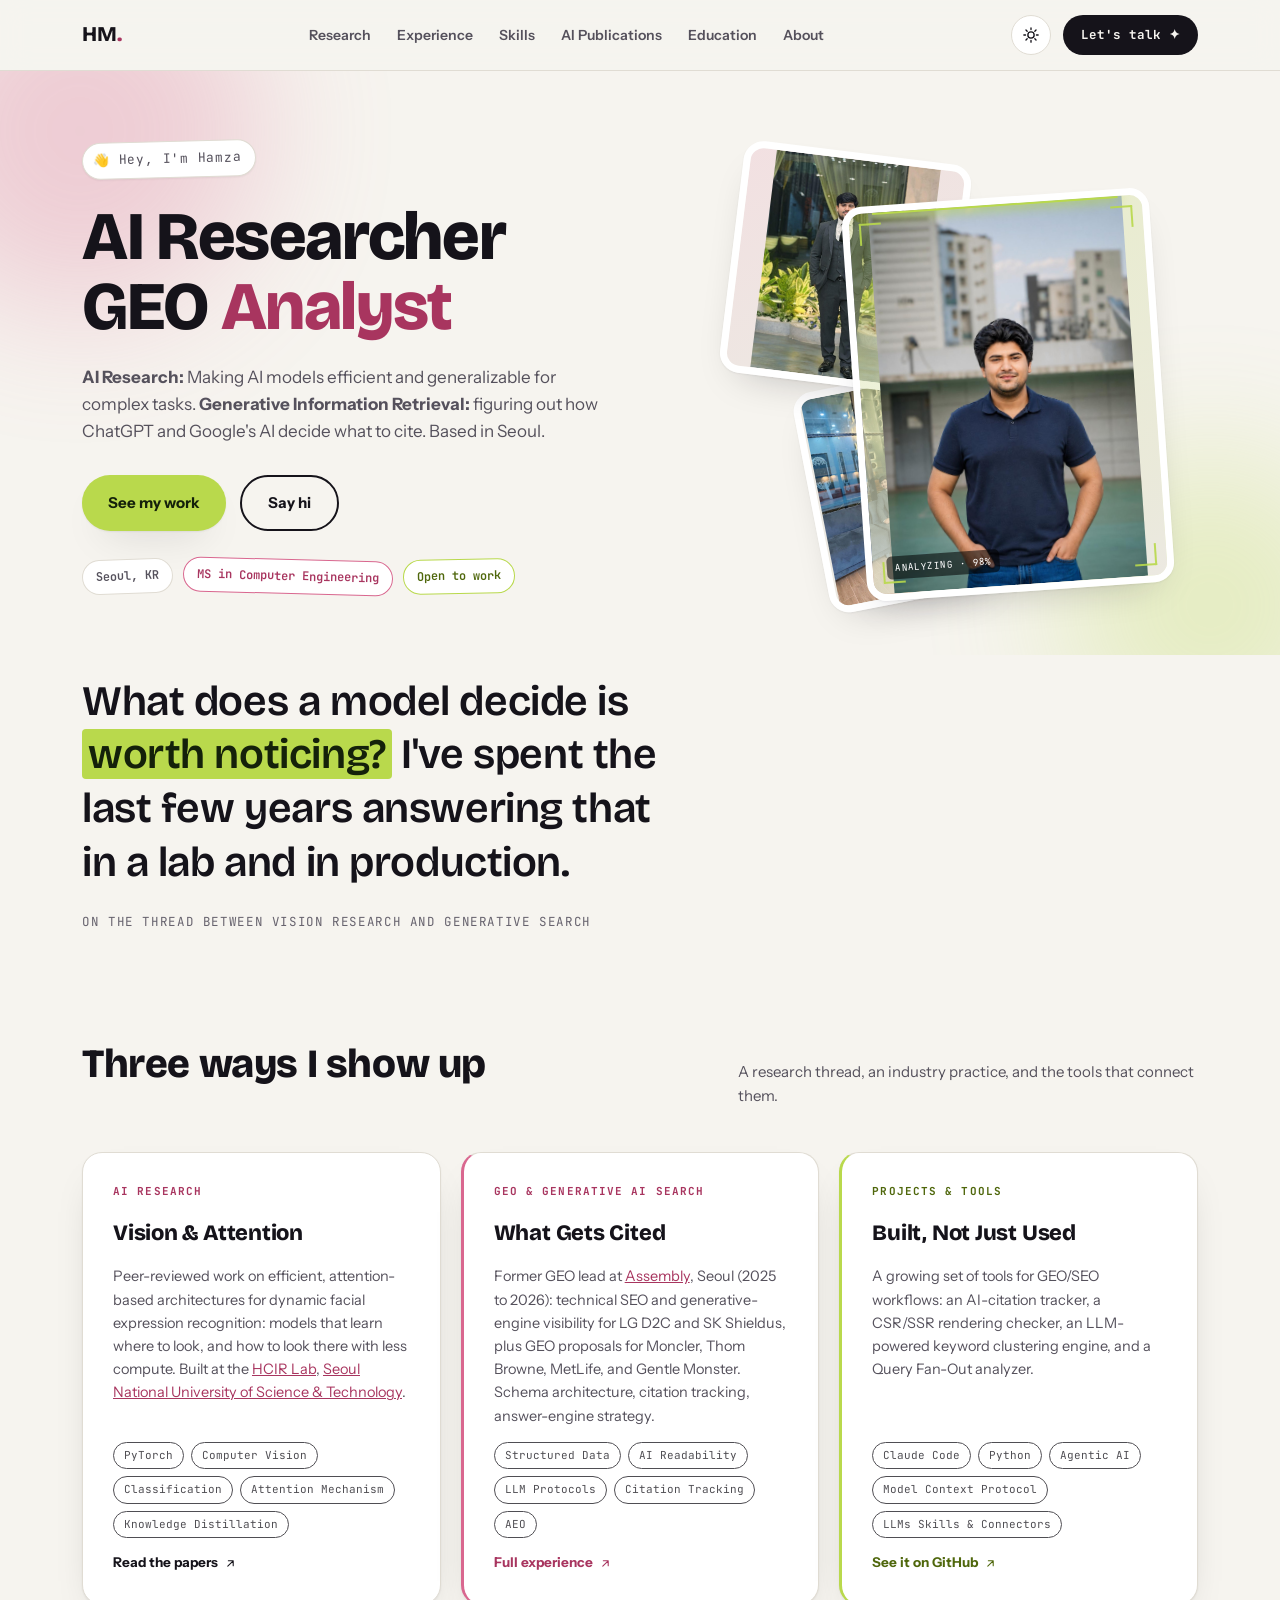
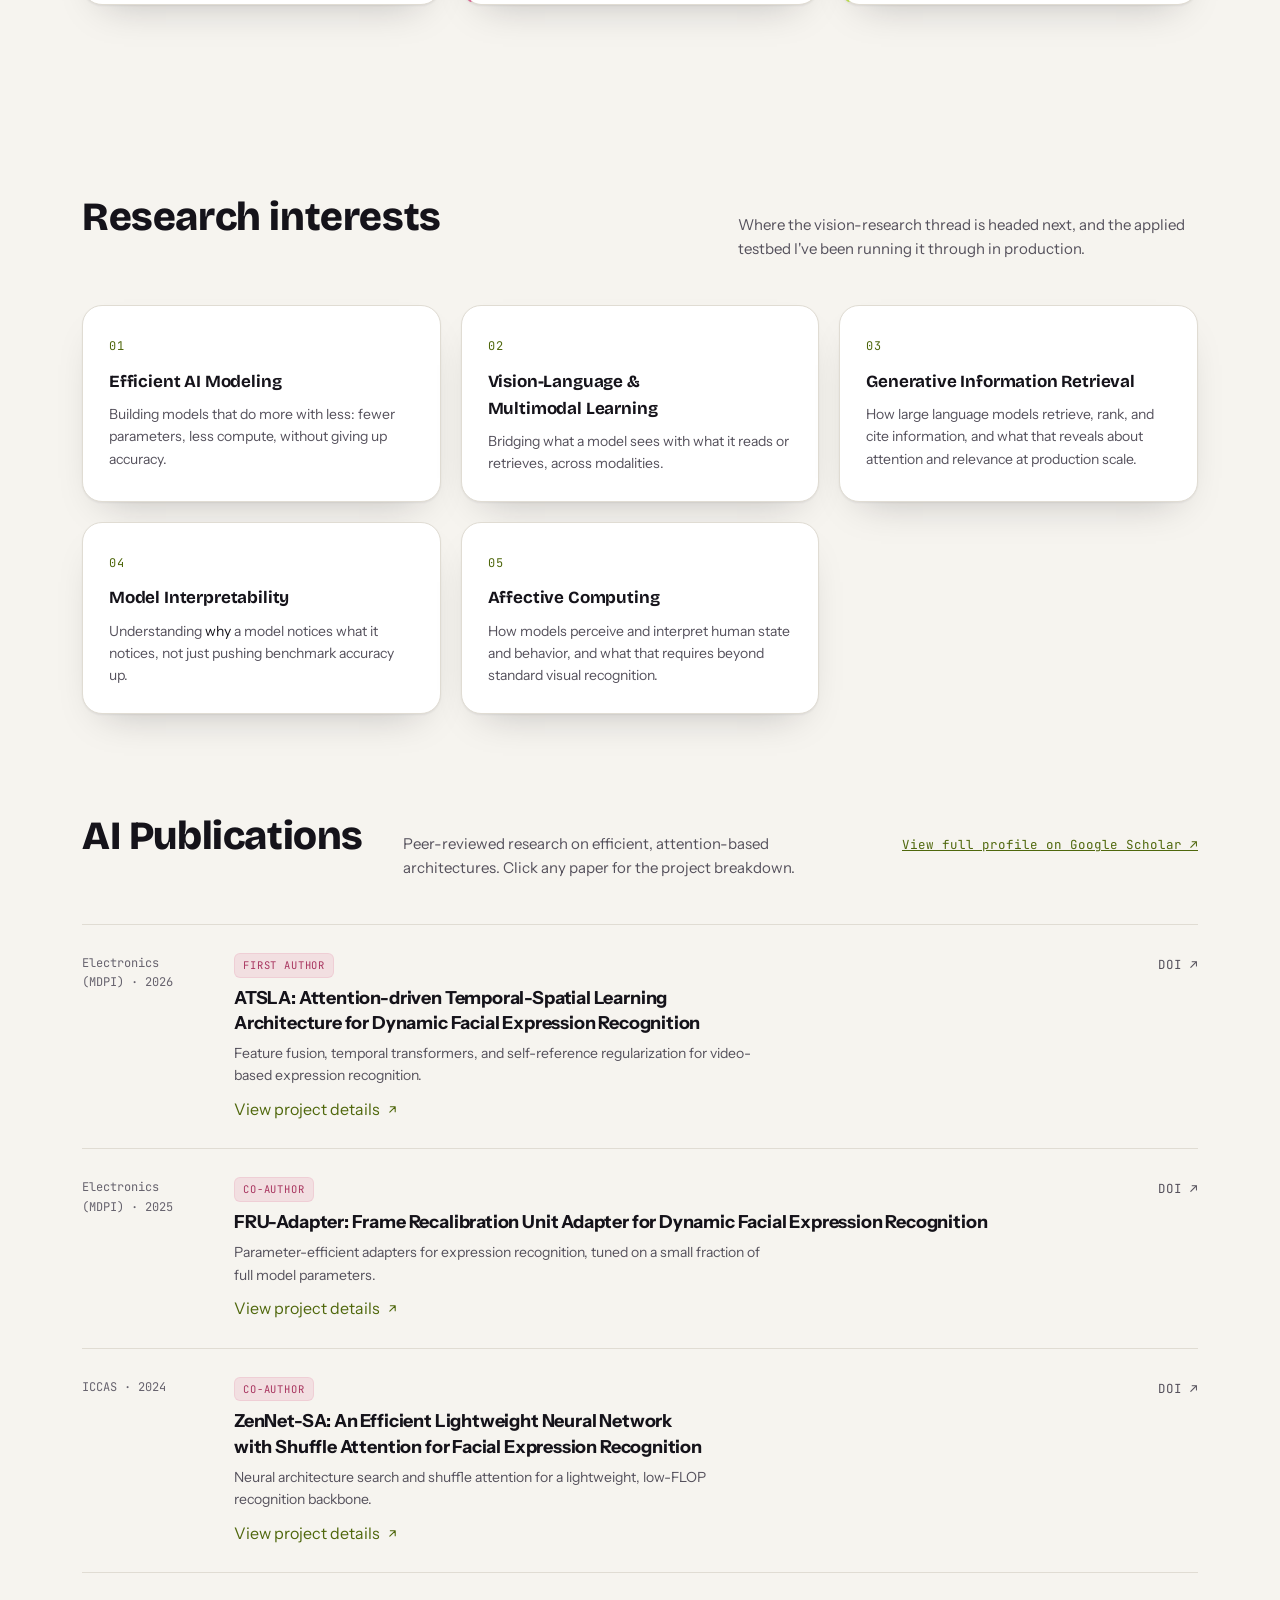
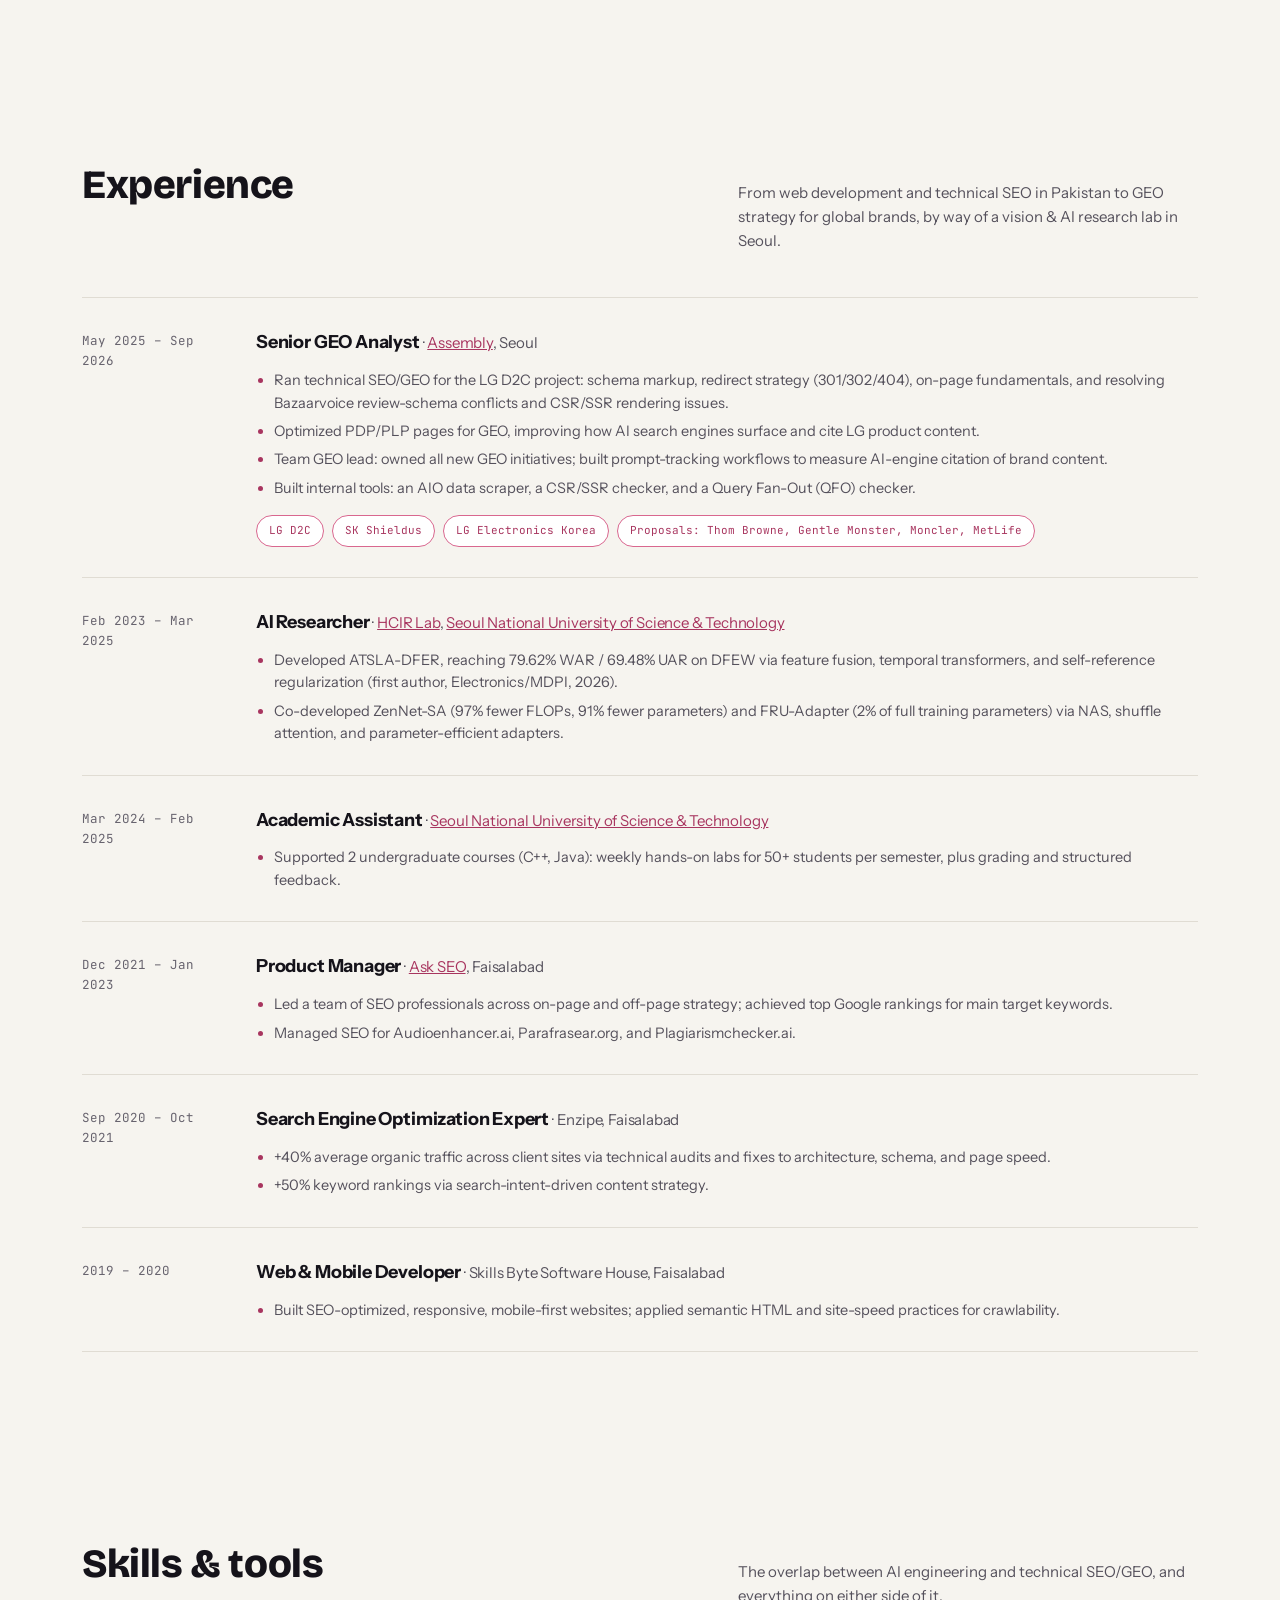
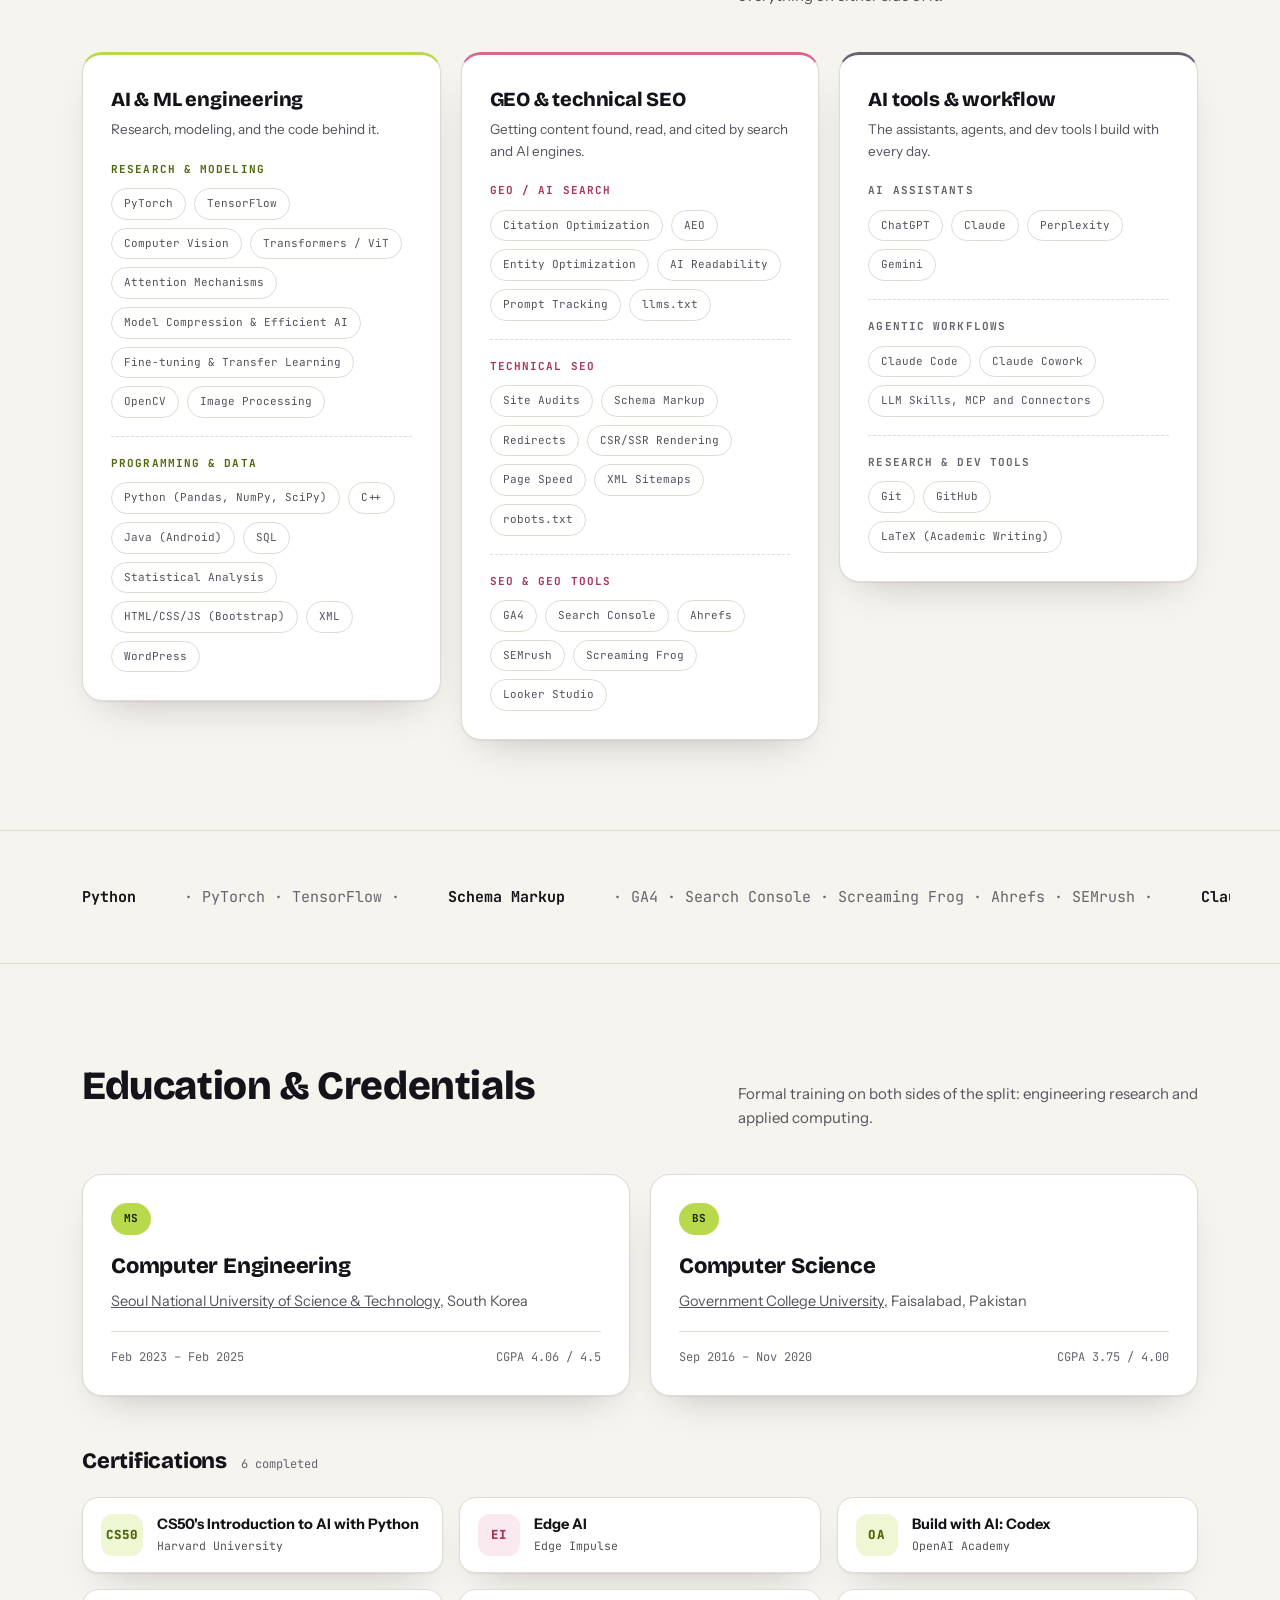
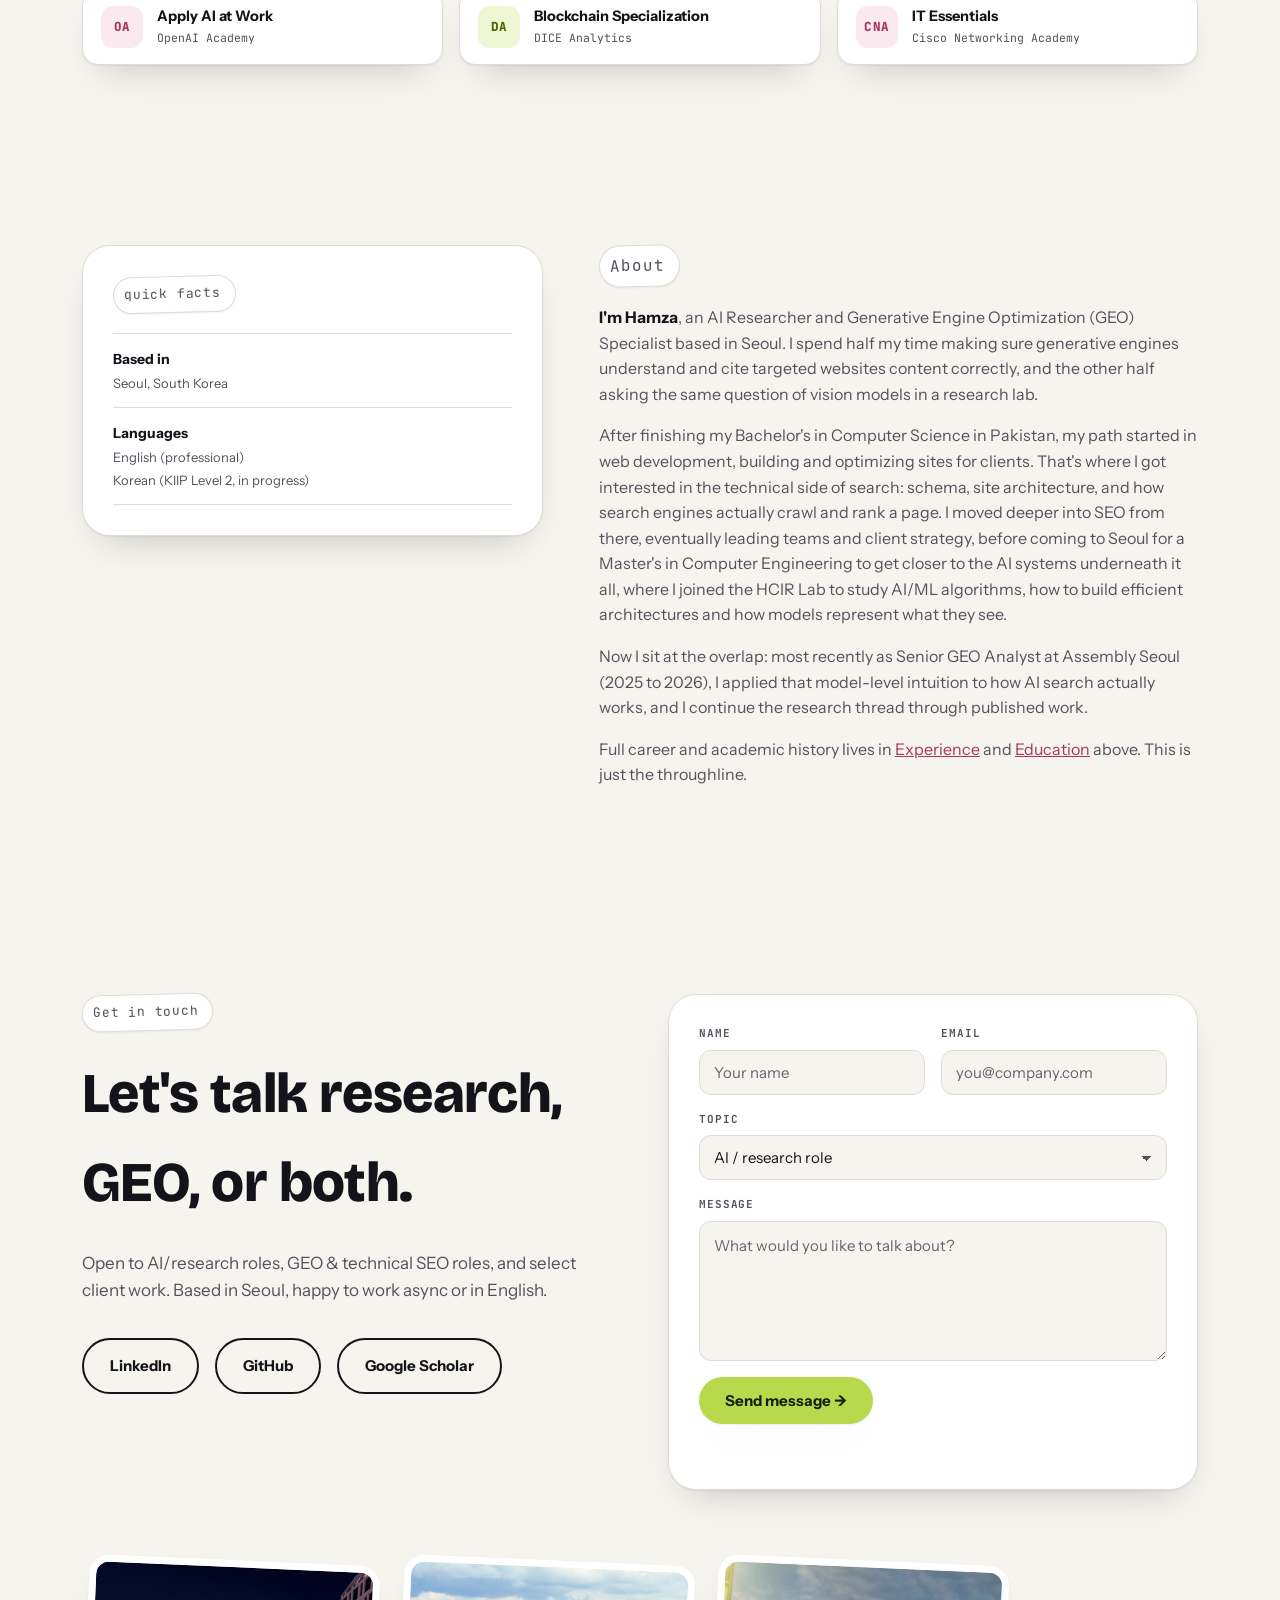
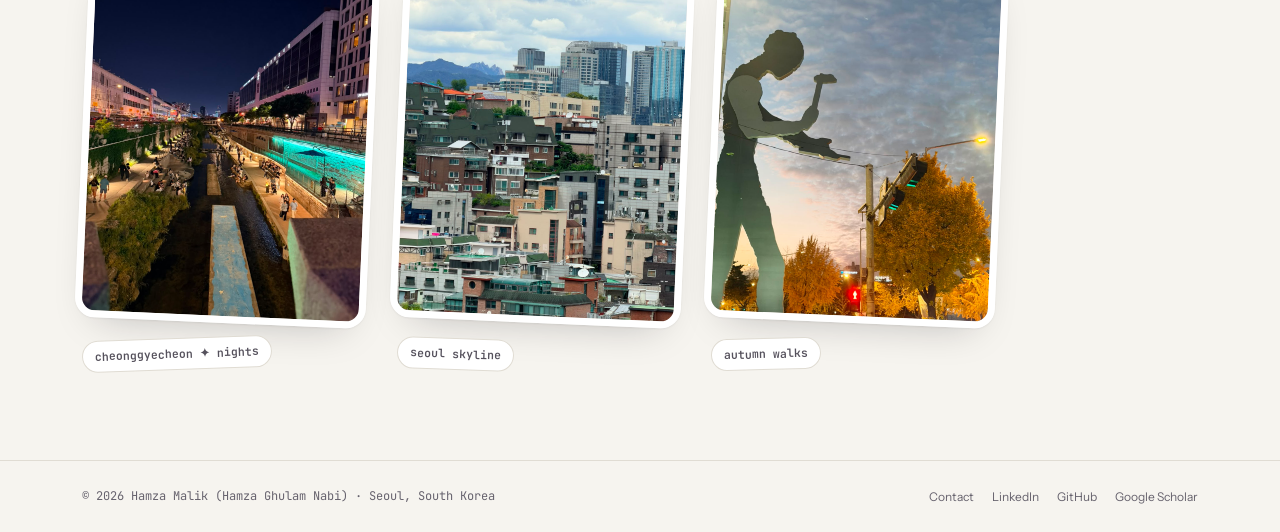
==== commit 2bdcd254: "Remove photo labels, replace em dashes in copy, compress oversized images" ====
--- a/index.html
+++ b/index.html
@@ -535,10 +535,10 @@
     </div>
 
     <div class="photo-cluster" id="tiltCluster">
-      <div class="pcard p3"><div class="fill"><img src="Images/Image_3.jpeg" alt="Hamza Ghulam Nabi"><span>PHOTO 3</span></div></div>
-      <div class="pcard p2"><div class="fill"><img src="Images/Image_2.jpeg" alt="Hamza Ghulam Nabi"><span>PHOTO 2</span></div></div>
+      <div class="pcard p3"><div class="fill"><img src="Images/Image_3.jpeg" alt="Hamza Ghulam Nabi"></div></div>
+      <div class="pcard p2"><div class="fill"><img src="Images/Image_2.jpeg" alt="Hamza Ghulam Nabi"></div></div>
       <div class="pcard p1">
-        <div class="fill"><img src="Images/Image_1.jpeg" alt="Hamza Ghulam Nabi"><span>MAIN PHOTO</span></div>
+        <div class="fill"><img src="Images/Image_1.jpeg" alt="Hamza Ghulam Nabi"></div>
         <div class="scan">
           <div class="corner c1"></div><div class="corner c2"></div><div class="corner c3"></div><div class="corner c4"></div>
           <div class="line"></div>
@@ -552,7 +552,7 @@
 <section id="thesis">
   <div class="wrap">
     <blockquote class="reveal">What does a model decide is <mark>worth noticing?</mark> I've spent the last few years answering that in a lab and in production.</blockquote>
-    <p class="attrib">— on the thread between vision research and generative search</p>
+    <p class="attrib">On the thread between vision research and generative search</p>
   </div>
 </section>
 
@@ -566,14 +566,14 @@
       <div class="pillar card-neutral reveal">
         <span class="tag">AI Research</span>
         <h3>Vision &amp; Attention</h3>
-        <p>Peer-reviewed work on efficient, attention-based architectures for dynamic facial expression recognition — models that learn where to look, and how to look there with less compute. Built at the <a href="https://sites.google.com/view/hcir" target="_blank" rel="noopener" style="color:var(--pink); text-decoration:underline;">HCIR Lab</a>, <a href="https://en.seoultech.ac.kr/" target="_blank" rel="noopener" style="color:var(--pink); text-decoration:underline;">Seoul National University of Science &amp; Technology</a>.</p>
+        <p>Peer-reviewed work on efficient, attention-based architectures for dynamic facial expression recognition: models that learn where to look, and how to look there with less compute. Built at the <a href="https://sites.google.com/view/hcir" target="_blank" rel="noopener" style="color:var(--pink); text-decoration:underline;">HCIR Lab</a>, <a href="https://en.seoultech.ac.kr/" target="_blank" rel="noopener" style="color:var(--pink); text-decoration:underline;">Seoul National University of Science &amp; Technology</a>.</p>
         <div class="tags"><span>PyTorch</span><span>Computer Vision</span><span>Classification</span><span>Attention Mechanism</span><span>Knowledge Distillation</span></div>
         <a class="link" href="#publications" style="color:var(--text);">Read the papers <svg viewBox="0 0 24 24" fill="none"><path d="M7 17L17 7M17 7H8M17 7V16" stroke="currentColor" stroke-width="2" stroke-linecap="round" stroke-linejoin="round"/></svg></a>
       </div>
       <div class="pillar card-pink reveal">
         <span class="tag">GEO &amp; Generative AI Search</span>
         <h3>What Gets Cited</h3>
-        <p>Former GEO lead at <a href="https://www.assemblyglobal.com/" target="_blank" rel="noopener" style="color:var(--pink); text-decoration:underline;">Assembly</a>, Seoul (2025 to 2026) — technical SEO and generative-engine visibility for LG D2C and SK Shieldus, plus GEO proposals for Moncler, Thom Browne, MetLife, and Gentle Monster. Schema architecture, citation tracking, answer-engine strategy.</p>
+        <p>Former GEO lead at <a href="https://www.assemblyglobal.com/" target="_blank" rel="noopener" style="color:var(--pink); text-decoration:underline;">Assembly</a>, Seoul (2025 to 2026): technical SEO and generative-engine visibility for LG D2C and SK Shieldus, plus GEO proposals for Moncler, Thom Browne, MetLife, and Gentle Monster. Schema architecture, citation tracking, answer-engine strategy.</p>
         <div class="tags"><span>Structured Data</span><span>AI Readability</span><span>LLM Protocols</span><span>Citation Tracking</span><span>AEO</span></div>
         <a class="link" href="#experience" style="color:var(--pink);">Full experience <svg viewBox="0 0 24 24" fill="none"><path d="M7 17L17 7M17 7H8M17 7V16" stroke="currentColor" stroke-width="2" stroke-linecap="round" stroke-linejoin="round"/></svg></a>
       </div>
@@ -592,7 +592,7 @@
   <div class="wrap">
     <div class="section-head reveal">
       <h2>Research interests</h2>
-      <p>Where the vision-research thread is headed next — and the applied testbed I've been running it through in production.</p>
+      <p>Where the vision-research thread is headed next, and the applied testbed I've been running it through in production.</p>
     </div>
     <div class="interest-grid">
       <div class="interest-card reveal">
@@ -628,7 +628,7 @@
   <div class="wrap">
     <div class="section-head reveal">
       <h2>AI Publications</h2>
-      <p>Peer-reviewed research on efficient, attention-based architectures — click any paper for the project breakdown.</p>
+      <p>Peer-reviewed research on efficient, attention-based architectures. Click any paper for the project breakdown.</p>
       <a href="https://scholar.google.com/citations?user=GUVaYn4AAAAJ" target="_blank" rel="noopener" style="font-family:var(--font-mono); font-size:12.5px; color:var(--accent); text-decoration:underline;">View full profile on Google Scholar ↗</a>
     </div>
     <div class="pub-list">
@@ -704,13 +704,13 @@
     <div class="exp-list">
 
       <div class="exp-item reveal">
-        <div class="exp-when">May 2025 — Sep 2026</div>
+        <div class="exp-when">May 2025 – Sep 2026</div>
         <div class="exp-body">
           <h3>Senior GEO Analyst <span class="exp-co">· <a href="https://www.assemblyglobal.com/" target="_blank" rel="noopener" style="color:var(--pink); text-decoration:underline;">Assembly</a>, Seoul</span></h3>
           <ul>
-            <li>Ran technical SEO/GEO for the LG D2C project — schema markup, redirect strategy (301/302/404), on-page fundamentals, and resolving Bazaarvoice review-schema conflicts and CSR/SSR rendering issues.</li>
-            <li>Optimized PDP/PLP pages for GEO — improving how AI search engines surface and cite LG product content.</li>
-            <li>Team GEO lead — owned all new GEO initiatives; built prompt-tracking workflows to measure AI-engine citation of brand content.</li>
+            <li>Ran technical SEO/GEO for the LG D2C project: schema markup, redirect strategy (301/302/404), on-page fundamentals, and resolving Bazaarvoice review-schema conflicts and CSR/SSR rendering issues.</li>
+            <li>Optimized PDP/PLP pages for GEO, improving how AI search engines surface and cite LG product content.</li>
+            <li>Team GEO lead: owned all new GEO initiatives; built prompt-tracking workflows to measure AI-engine citation of brand content.</li>
             <li>Built internal tools: an AIO data scraper, a CSR/SSR checker, and a Query Fan-Out (QFO) checker.</li>
           </ul>
           <div class="brand-row">
@@ -720,28 +720,28 @@
       </div>
 
       <div class="exp-item reveal">
-        <div class="exp-when">Feb 2023 — Mar 2025</div>
+        <div class="exp-when">Feb 2023 – Mar 2025</div>
         <div class="exp-body">
           <h3>AI Researcher <span class="exp-co">· <a href="https://sites.google.com/view/hcir" target="_blank" rel="noopener" style="color:var(--pink); text-decoration:underline;">HCIR Lab</a>, <a href="https://en.seoultech.ac.kr/" target="_blank" rel="noopener" style="color:var(--pink); text-decoration:underline;">Seoul National University of Science &amp; Technology</a></span></h3>
           <ul>
-            <li>Developed ATSLA-DFER — 79.62% WAR / 69.48% UAR on DFEW via feature fusion, temporal transformers, and self-reference regularization (first author, Electronics/MDPI, 2026).</li>
+            <li>Developed ATSLA-DFER, reaching 79.62% WAR / 69.48% UAR on DFEW via feature fusion, temporal transformers, and self-reference regularization (first author, Electronics/MDPI, 2026).</li>
             <li>Co-developed ZenNet-SA (97% fewer FLOPs, 91% fewer parameters) and FRU-Adapter (2% of full training parameters) via NAS, shuffle attention, and parameter-efficient adapters.</li>
           </ul>
         </div>
       </div>
 
       <div class="exp-item reveal">
-        <div class="exp-when">Mar 2024 — Feb 2025</div>
+        <div class="exp-when">Mar 2024 – Feb 2025</div>
         <div class="exp-body">
           <h3>Academic Assistant <span class="exp-co">· <a href="https://en.seoultech.ac.kr/" target="_blank" rel="noopener" style="color:var(--pink); text-decoration:underline;">Seoul National University of Science &amp; Technology</a></span></h3>
           <ul>
-            <li>Supported 2 undergraduate courses (C++, Java) — weekly hands-on labs for 50+ students per semester, plus grading and structured feedback.</li>
+            <li>Supported 2 undergraduate courses (C++, Java): weekly hands-on labs for 50+ students per semester, plus grading and structured feedback.</li>
           </ul>
         </div>
       </div>
 
       <div class="exp-item reveal">
-        <div class="exp-when">Dec 2021 — Jan 2023</div>
+        <div class="exp-when">Dec 2021 – Jan 2023</div>
         <div class="exp-body">
           <h3>Product Manager <span class="exp-co">· <a href="https://askseo.me/" target="_blank" rel="nofollow noopener" style="color:var(--pink); text-decoration:underline;">Ask SEO</a>, Faisalabad</span></h3>
           <ul>
@@ -752,7 +752,7 @@
       </div>
 
       <div class="exp-item reveal">
-        <div class="exp-when">Sep 2020 — Oct 2021</div>
+        <div class="exp-when">Sep 2020 – Oct 2021</div>
         <div class="exp-body">
           <h3>Search Engine Optimization Expert <span class="exp-co">· Enzipe, Faisalabad</span></h3>
           <ul>
@@ -763,7 +763,7 @@
       </div>
 
       <div class="exp-item reveal">
-        <div class="exp-when">2019 — 2020</div>
+        <div class="exp-when">2019 – 2020</div>
         <div class="exp-body">
           <h3>Web &amp; Mobile Developer <span class="exp-co">· Skills Byte Software House, Faisalabad</span></h3>
           <ul>
@@ -780,7 +780,7 @@
   <div class="wrap">
     <div class="section-head reveal">
       <h2>Skills &amp; tools</h2>
-      <p>The overlap between AI engineering and technical SEO/GEO — and everything on either side of it.</p>
+      <p>The overlap between AI engineering and technical SEO/GEO, and everything on either side of it.</p>
     </div>
     <div class="skill-grid">
       <div class="skill-card sk-accent reveal">
@@ -844,20 +844,20 @@
   <div class="wrap">
     <div class="section-head reveal">
       <h2>Education &amp; Credentials</h2>
-      <p>Formal training on both sides of the split — engineering research and applied computing.</p>
+      <p>Formal training on both sides of the split: engineering research and applied computing.</p>
     </div>
     <div class="edu-grid">
       <div class="edu-card reveal">
         <span class="tag-chip edu-badge">MS</span>
         <h3>Computer Engineering</h3>
         <p class="edu-school"><a href="https://en.seoultech.ac.kr/" target="_blank" rel="noopener" style="color:inherit; text-decoration:underline;">Seoul National University of Science &amp; Technology</a>, South Korea</p>
-        <div class="edu-meta"><span>Feb 2023 — Feb 2025</span><span>CGPA 4.06 / 4.5</span></div>
+        <div class="edu-meta"><span>Feb 2023 – Feb 2025</span><span>CGPA 4.06 / 4.5</span></div>
       </div>
       <div class="edu-card reveal">
         <span class="tag-chip edu-badge">BS</span>
         <h3>Computer Science</h3>
         <p class="edu-school"><a href="https://gcuf.edu.pk/" target="_blank" rel="noopener" style="color:inherit; text-decoration:underline;">Government College University</a>, Faisalabad, Pakistan</p>
-        <div class="edu-meta"><span>Sep 2016 — Nov 2020</span><span>CGPA 3.75 / 4.00</span></div>
+        <div class="edu-meta"><span>Sep 2016 – Nov 2020</span><span>CGPA 3.75 / 4.00</span></div>
       </div>
     </div>
     <div class="cert-row reveal">
@@ -903,10 +903,10 @@
     </div>
     <div class="about-copy reveal">
       <p class="eyebrow" style="margin-bottom:18px;">About</p>
-      <p><strong>I'm Hamza</strong> — an AI Researcher and Generative Engine Optimization (GEO) Specialist based in Seoul. I spend half my time making sure generative engines understand and cite targeted websites content correctly, and the other half asking the same question of vision models in a research lab.</p>
+      <p><strong>I'm Hamza</strong>, an AI Researcher and Generative Engine Optimization (GEO) Specialist based in Seoul. I spend half my time making sure generative engines understand and cite targeted websites content correctly, and the other half asking the same question of vision models in a research lab.</p>
       <p>After finishing my Bachelor's in Computer Science in Pakistan, my path started in web development, building and optimizing sites for clients. That's where I got interested in the technical side of search: schema, site architecture, and how search engines actually crawl and rank a page. I moved deeper into SEO from there, eventually leading teams and client strategy, before coming to Seoul for a Master's in Computer Engineering to get closer to the AI systems underneath it all, where I joined the HCIR Lab to study AI/ML algorithms, how to build efficient architectures and how models represent what they see. </p>
       <p>Now I sit at the overlap: most recently as Senior GEO Analyst at Assembly Seoul (2025 to 2026), I applied that model-level intuition to how AI search actually works, and I continue the research thread through published work.</p>
-      <p>Full career and academic history lives in <a href="#experience" style="color:var(--pink); text-decoration:underline;">Experience</a> and <a href="#education" style="color:var(--pink); text-decoration:underline;">Education</a> above — this is just the throughline.</p>
+      <p>Full career and academic history lives in <a href="#experience" style="color:var(--pink); text-decoration:underline;">Experience</a> and <a href="#education" style="color:var(--pink); text-decoration:underline;">Education</a> above. This is just the throughline.</p>
     </div>
   </div>
 </section>
@@ -990,7 +990,7 @@
 </footer>
 
 <script>
-  // Always start at the top on load/refresh — don't restore old scroll position
+  // Always start at the top on load/refresh: don't restore old scroll position
   // or auto-jump to a URL hash (e.g. a reload while on #experience).
   if ('scrollRestoration' in history) { history.scrollRestoration = 'manual'; }
   if (location.hash) { history.replaceState(null, '', location.pathname + location.search); }
@@ -1008,17 +1008,14 @@
   if(cluster){
     const cards = Array.from(cluster.querySelectorAll('.pcard'));
     const scan = cluster.querySelector('.scan');
-    const labels = { p1:'MAIN PHOTO', p2:'PHOTO 2', p3:'PHOTO 3' };
     const slotOf = (card) => ['p1','p2','p3'].find(s => card.classList.contains(s));
 
-    // Move a card into a slot: swaps its position class, its label,
+    // Move a card into a slot: swaps its position class
     // and (if it's becoming the main card) the scan overlay.
     const setSlot = (card, slot) => {
       card.classList.remove('p1','p2','p3');
       card.classList.add(slot);
       card.style.transform = ''; // drop any inline tilt transform so the slot's CSS transform takes over
-      const label = card.querySelector('.fill span');
-      if(label) label.textContent = labels[slot];
       if(slot === 'p1') card.appendChild(scan);
     };
 
@@ -1088,7 +1085,7 @@
       image: 'Images/FRU-Adapter.png',
       doi: 'https://doi.org/10.3390/electronics14050978',
       overview: [
-        'Adapter that recalibrates video frames — emphasizing important frames and suppressing irrelevant ones — before applying temporal self-attention (T-SA) to capture dependencies between the meaningful frames.',
+        'Adapter that recalibrates video frames (emphasizing important frames and suppressing irrelevant ones) before applying temporal self-attention (T-SA) to capture dependencies between the meaningful frames.',
         'Attached in parallel to each ViT encoder layer (rather than as a residual in front of it) to avoid distorting the pre-trained spatial features.',
         'Co-author; contributed to the manuscript. Published in Electronics (MDPI), 2025.'
       ],
@@ -1099,7 +1096,7 @@
         'Framework: PyTorch'
       ],
       achievements: [
-        'Outperforms prior state-of-the-art (S2D) on DFEW and MAFW using only 9.1M tunable parameters — ~2% of total model parameters per task',
+        'Outperforms prior state-of-the-art (S2D) on DFEW and MAFW using only 9.1M tunable parameters, ~2% of total model parameters per task',
         'DFEW: 66.02% UAR / 76.96% WAR · MAFW: 42.80% UAR / 57.83% WAR'
       ]
     }
